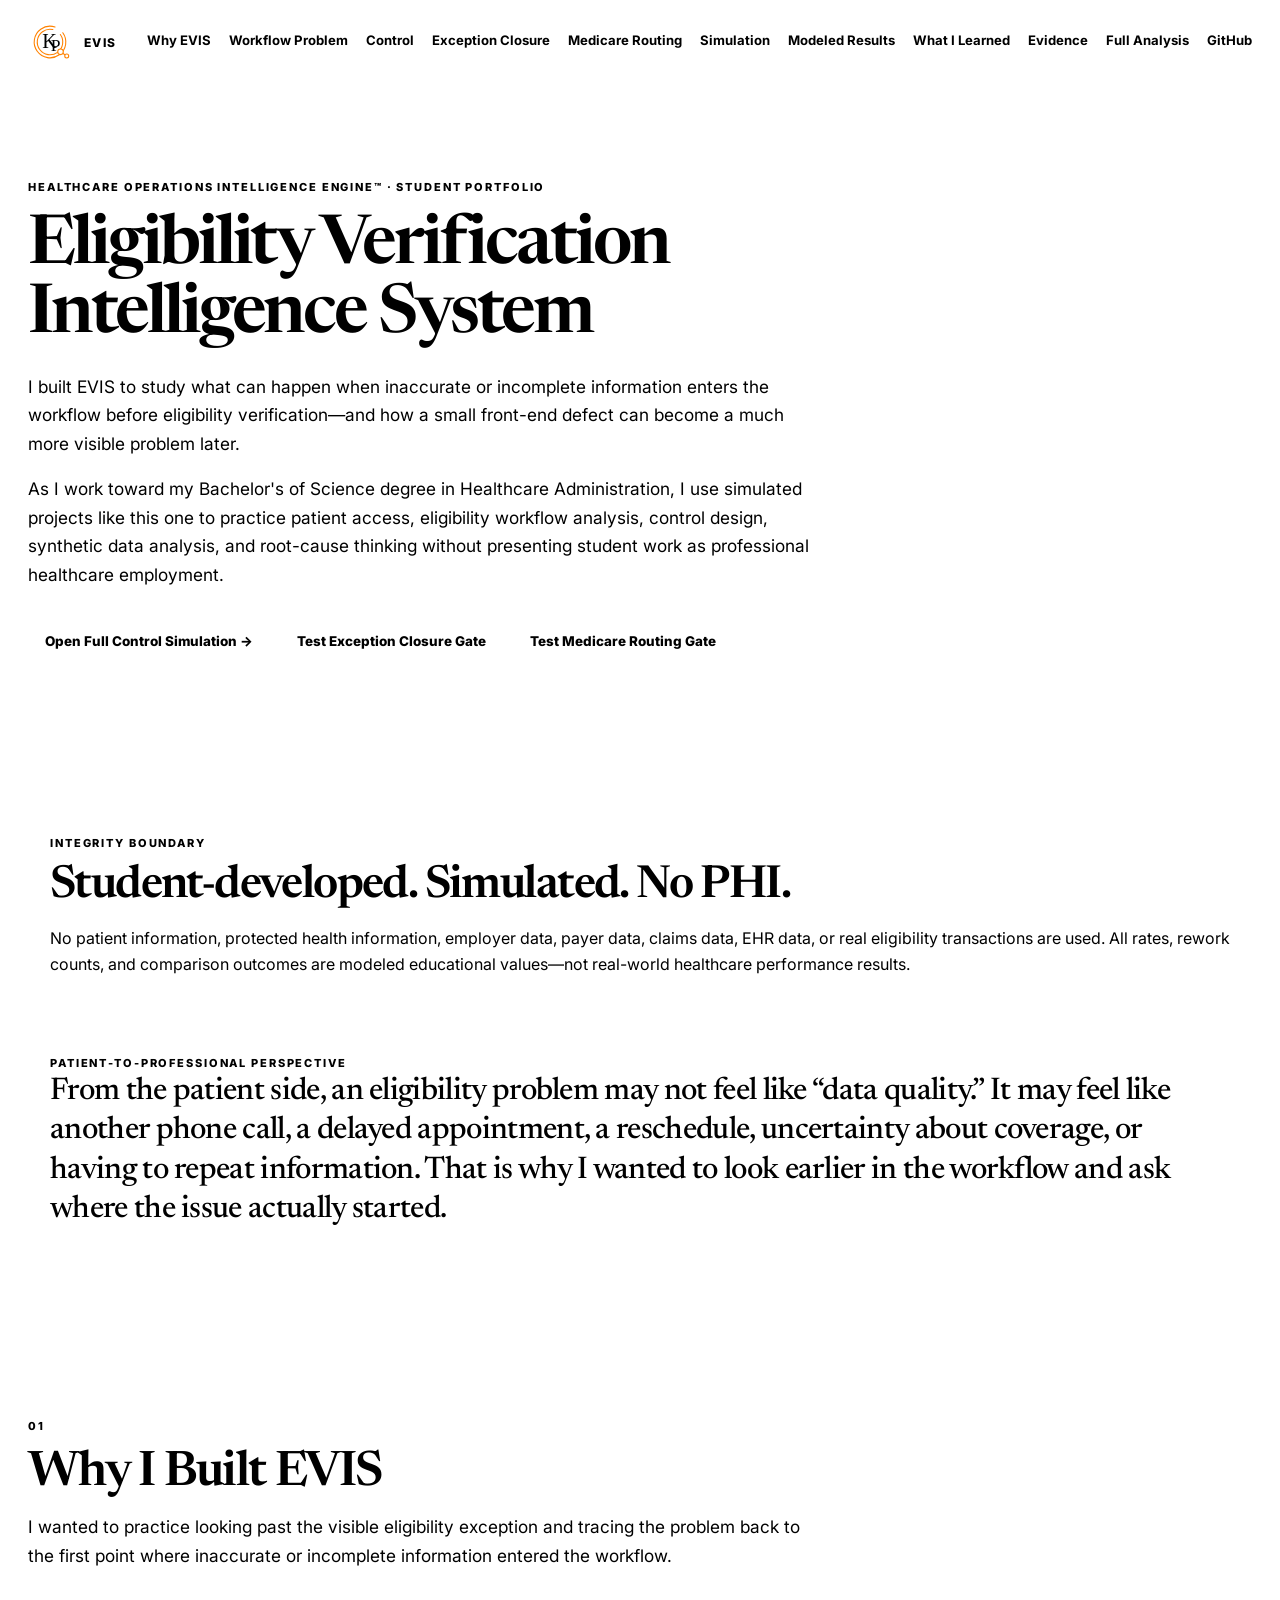
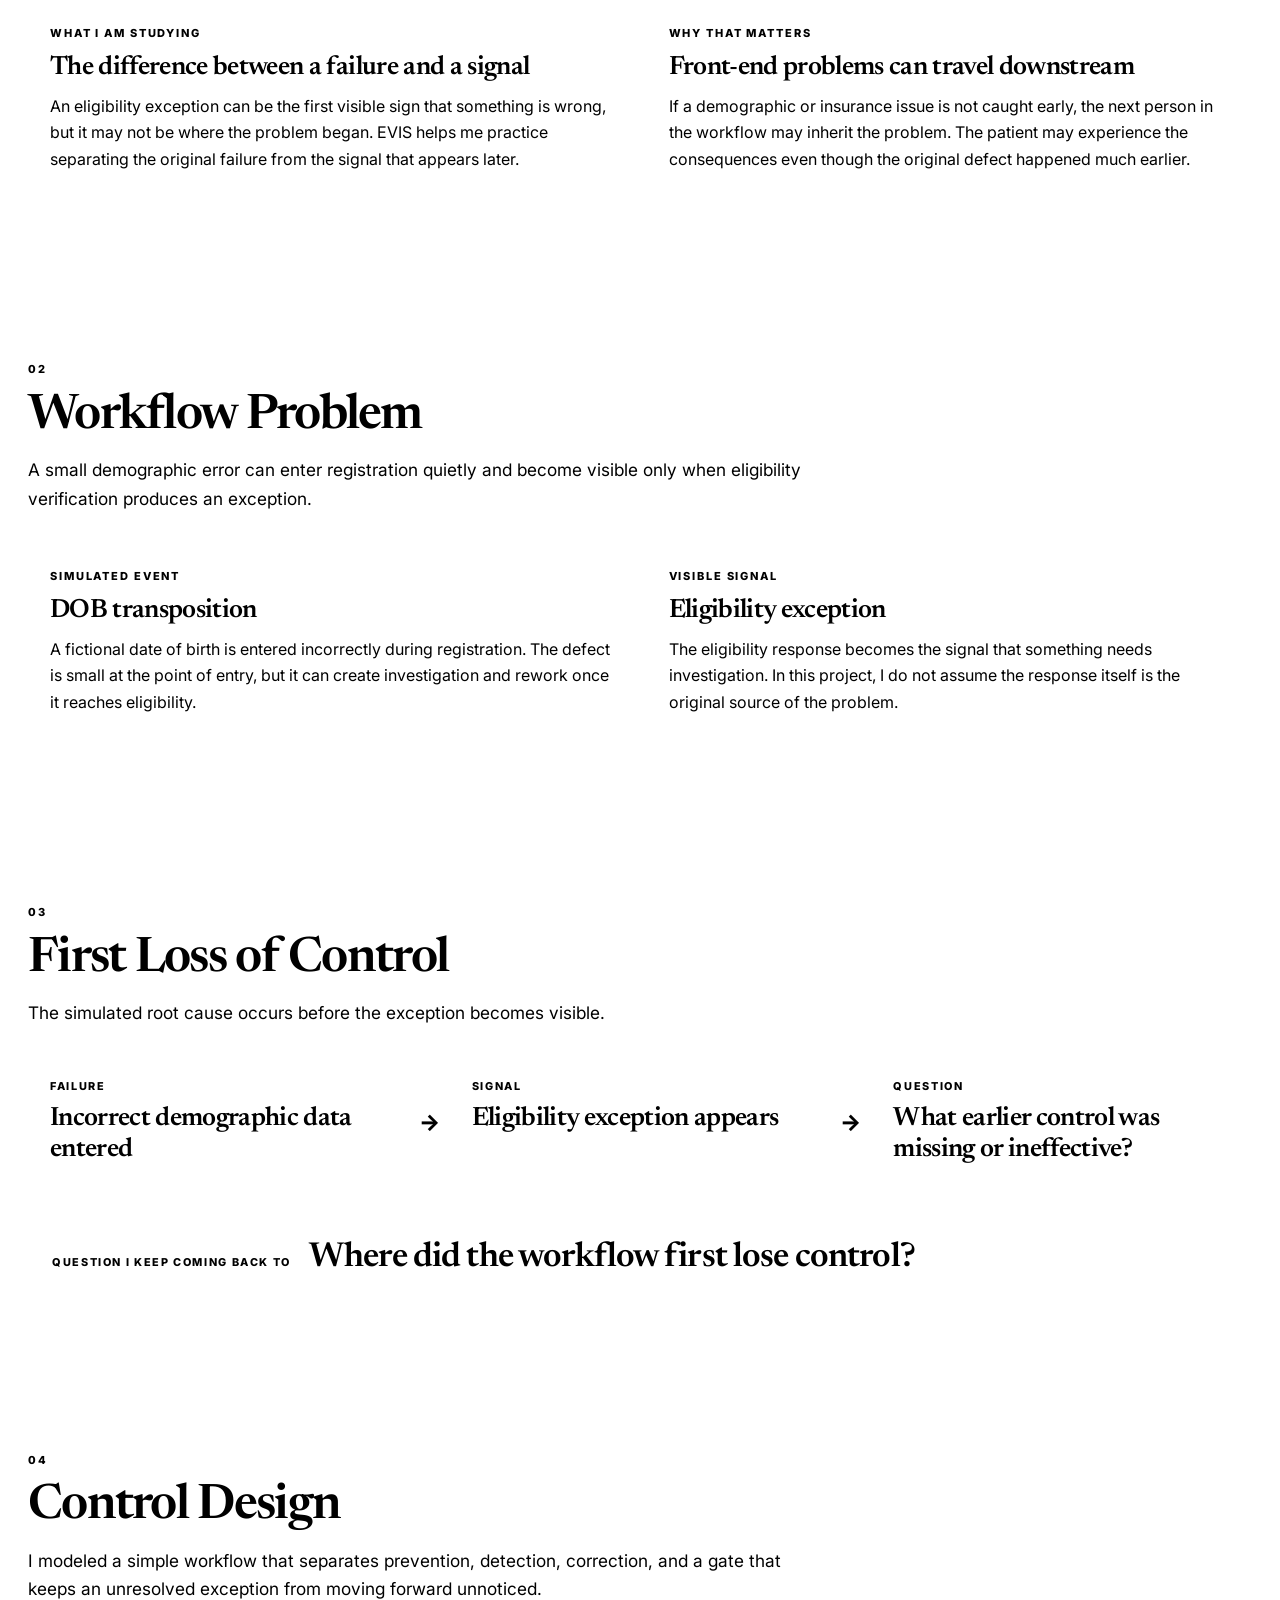
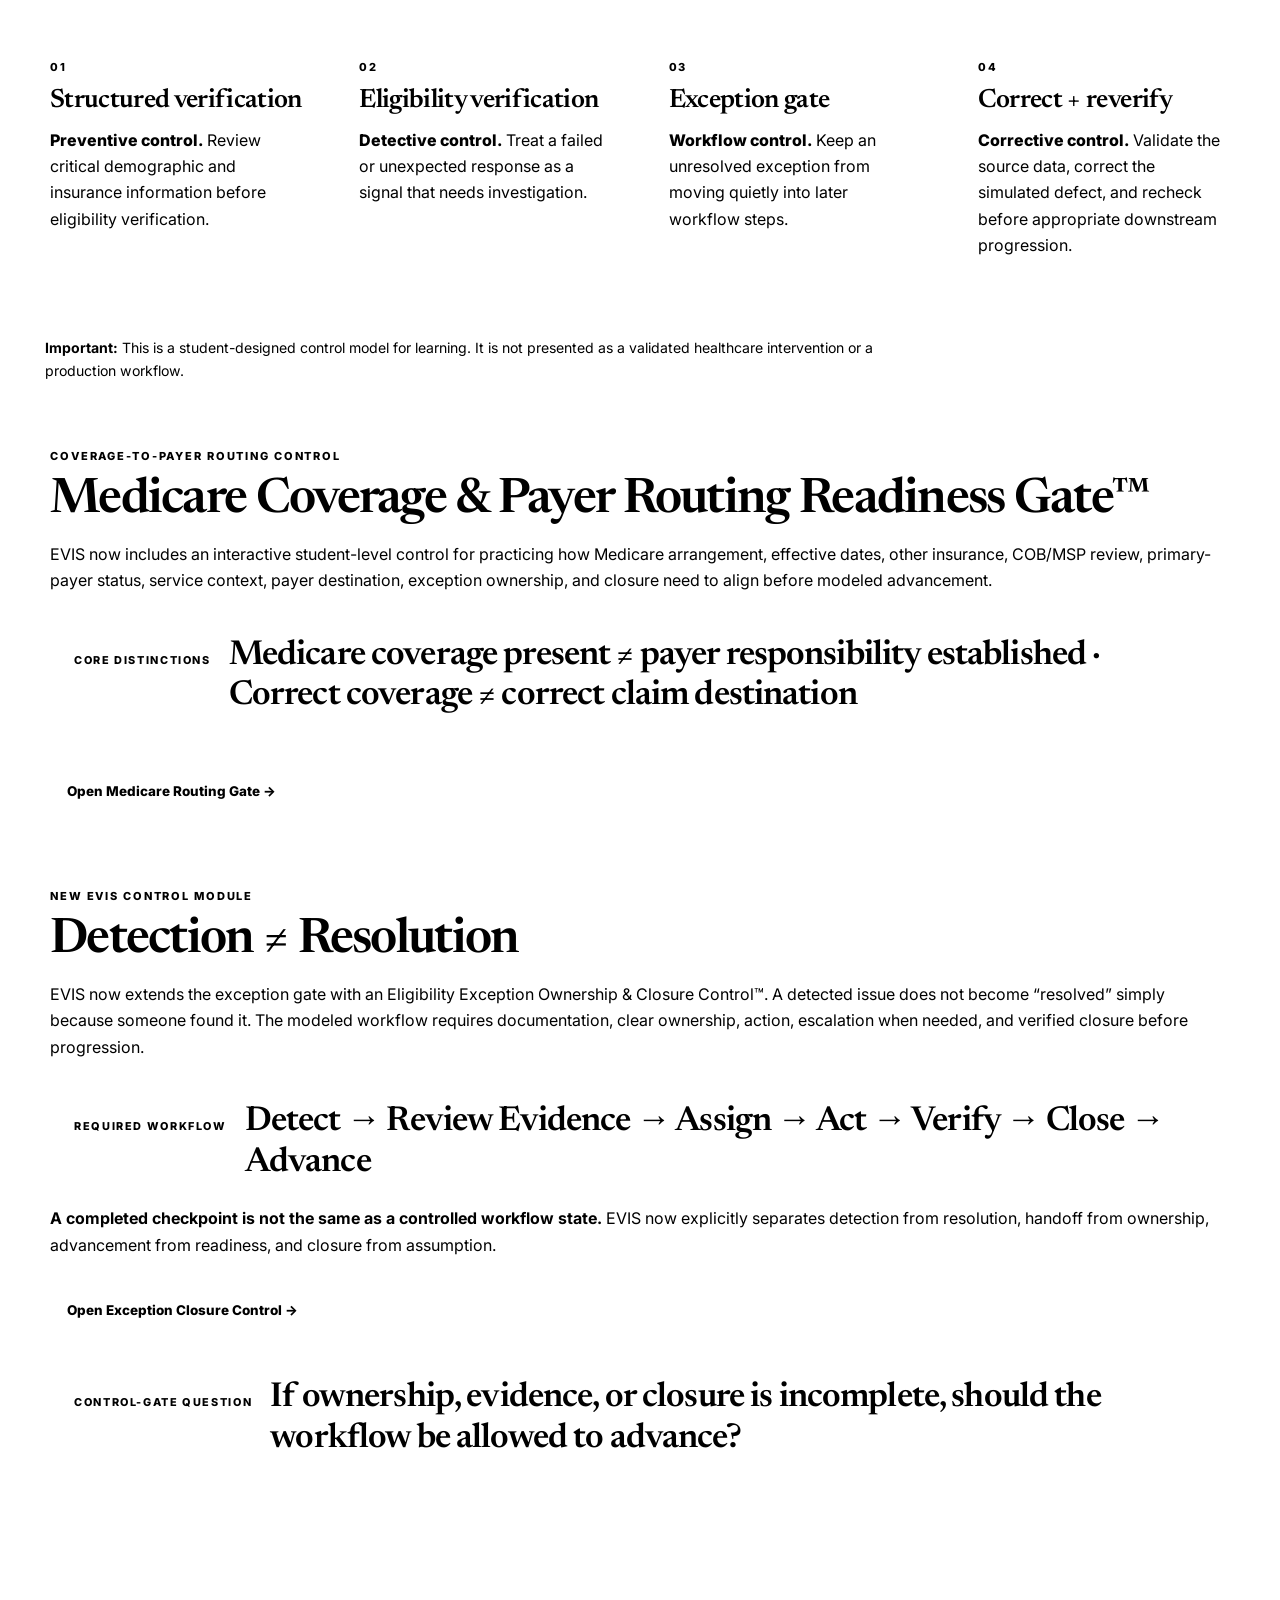
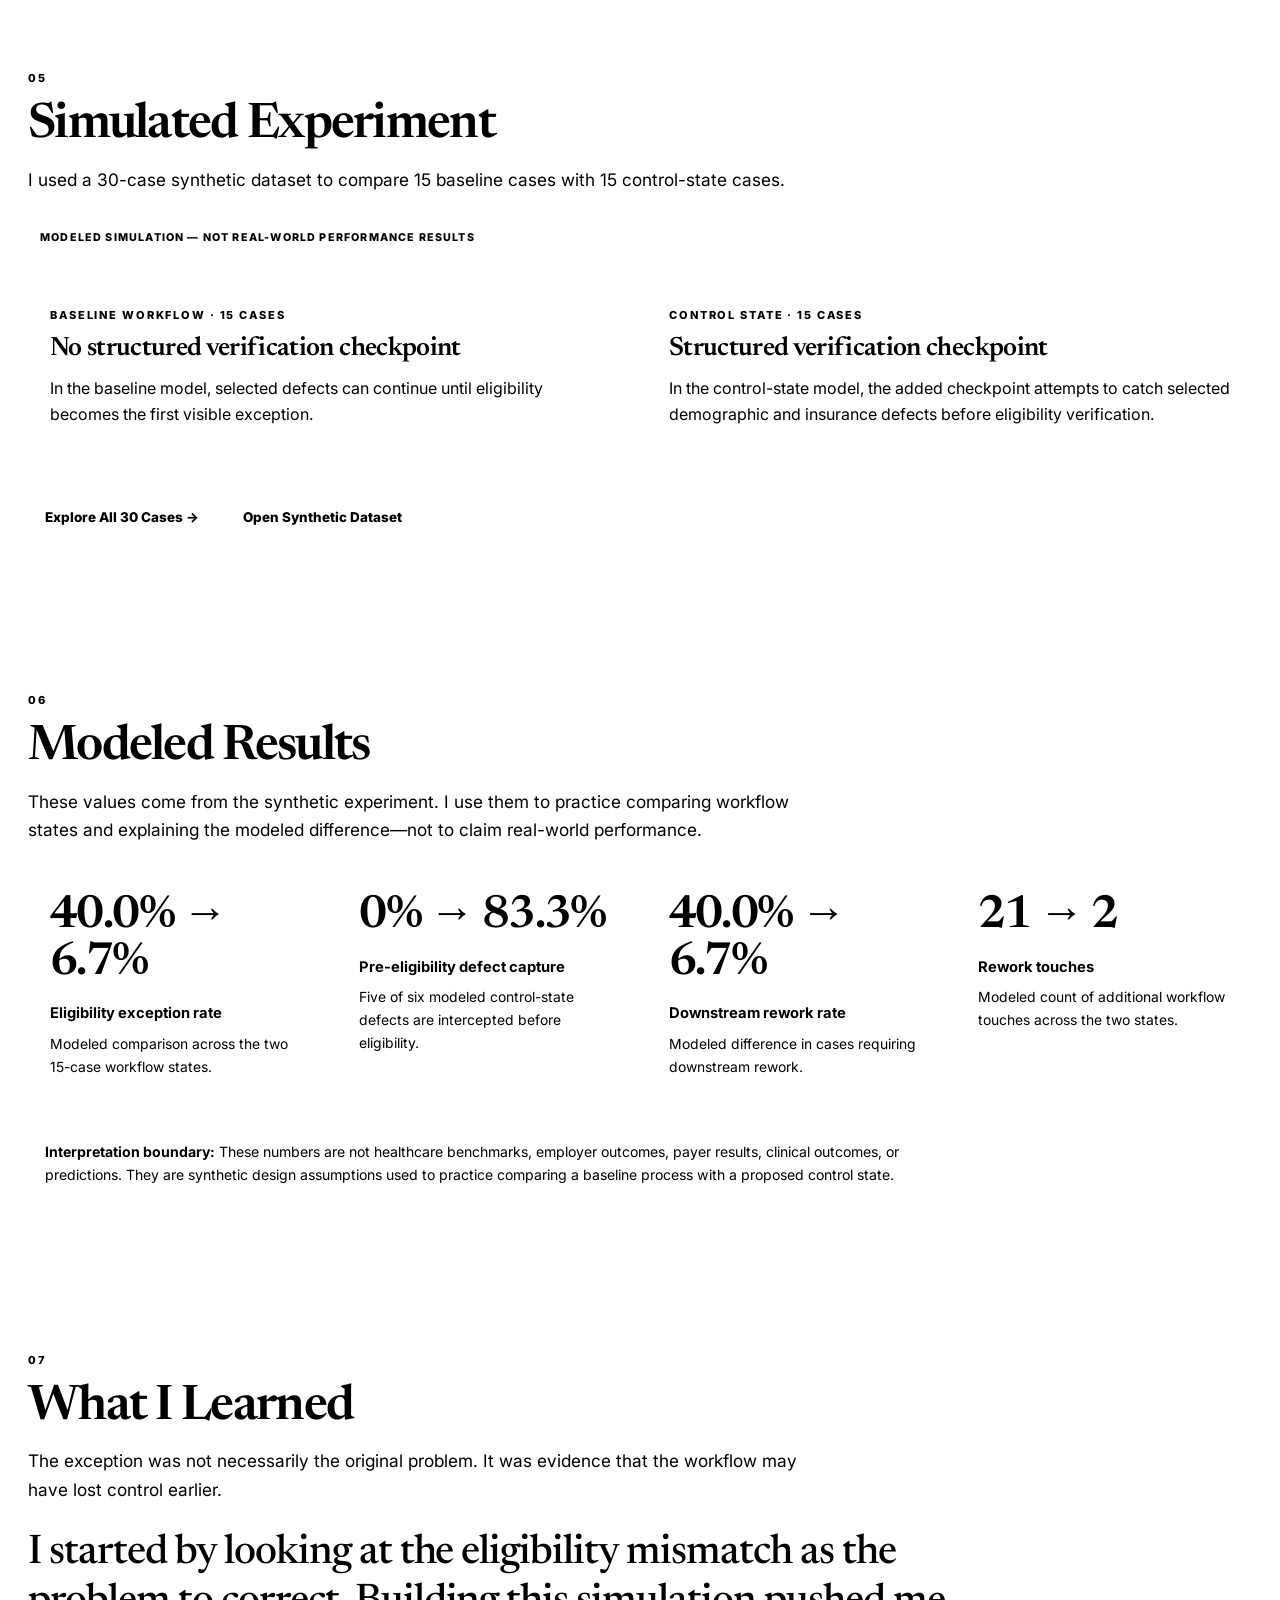
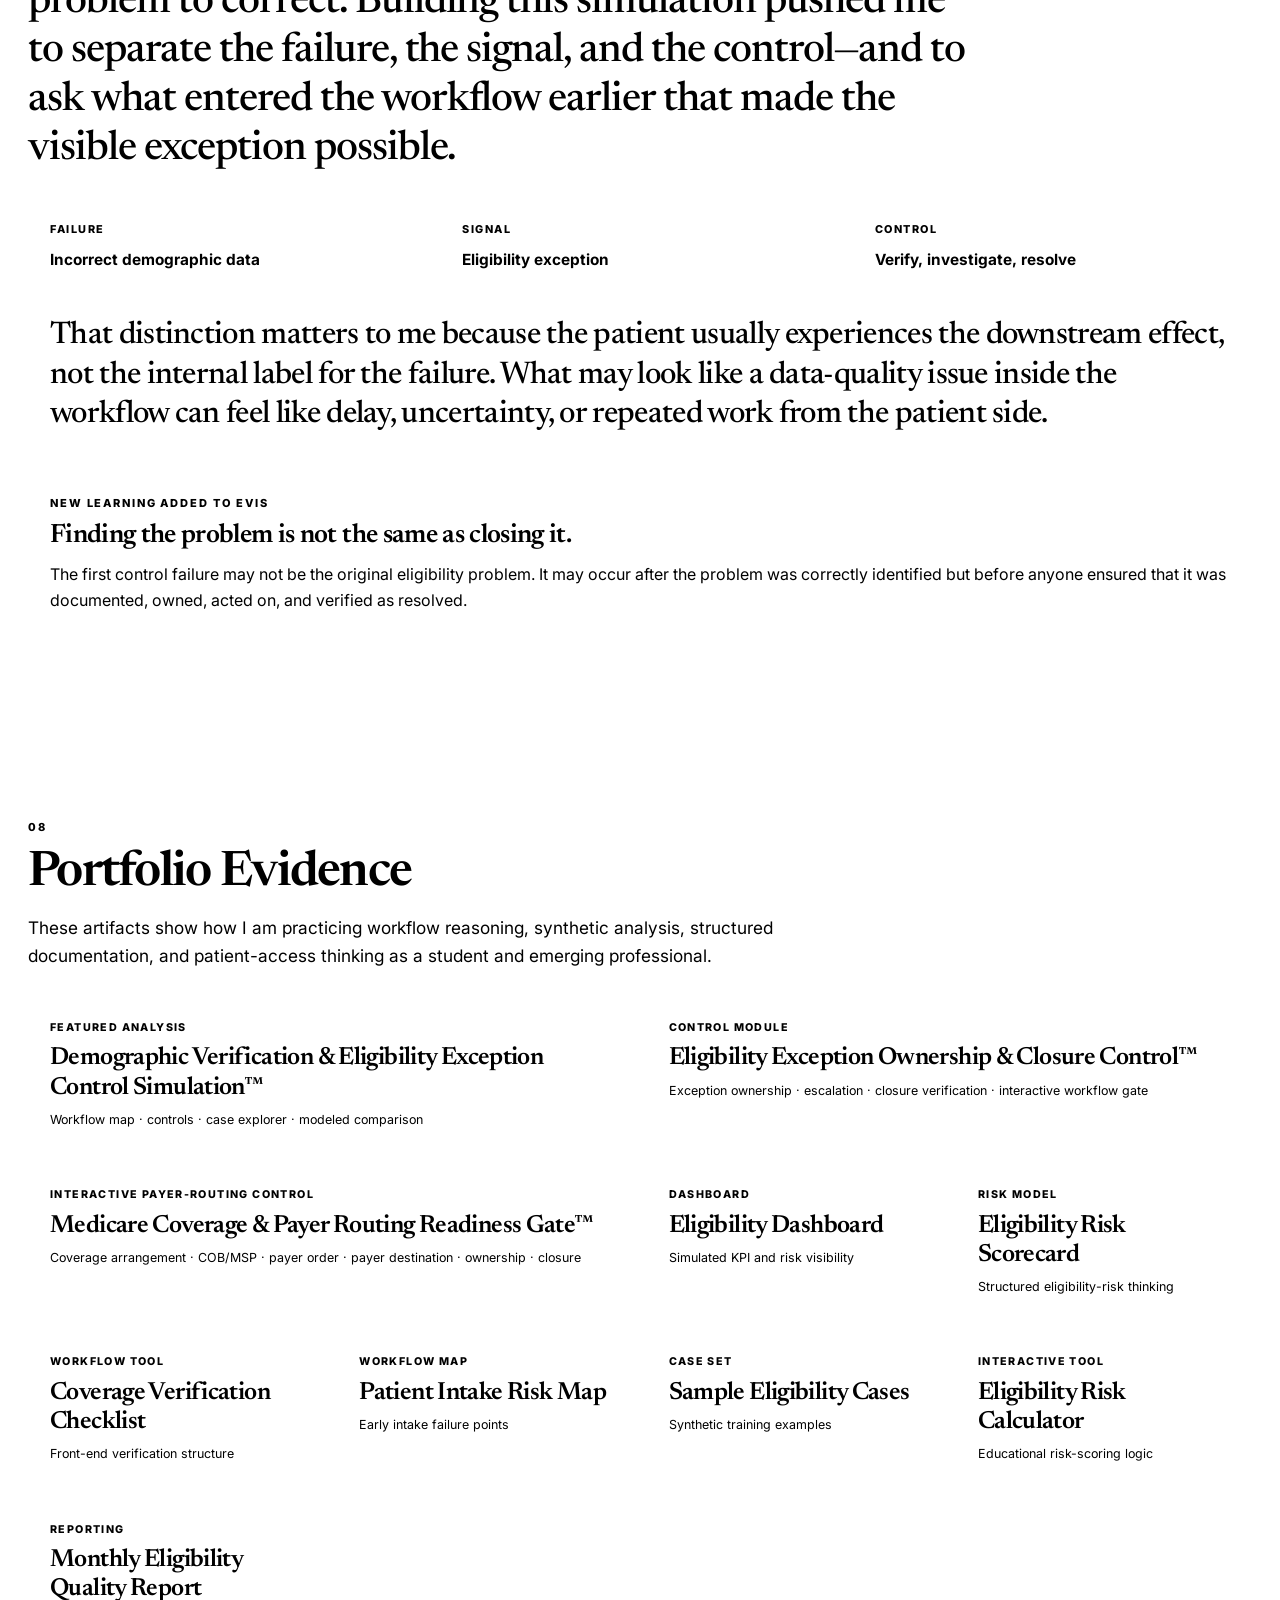
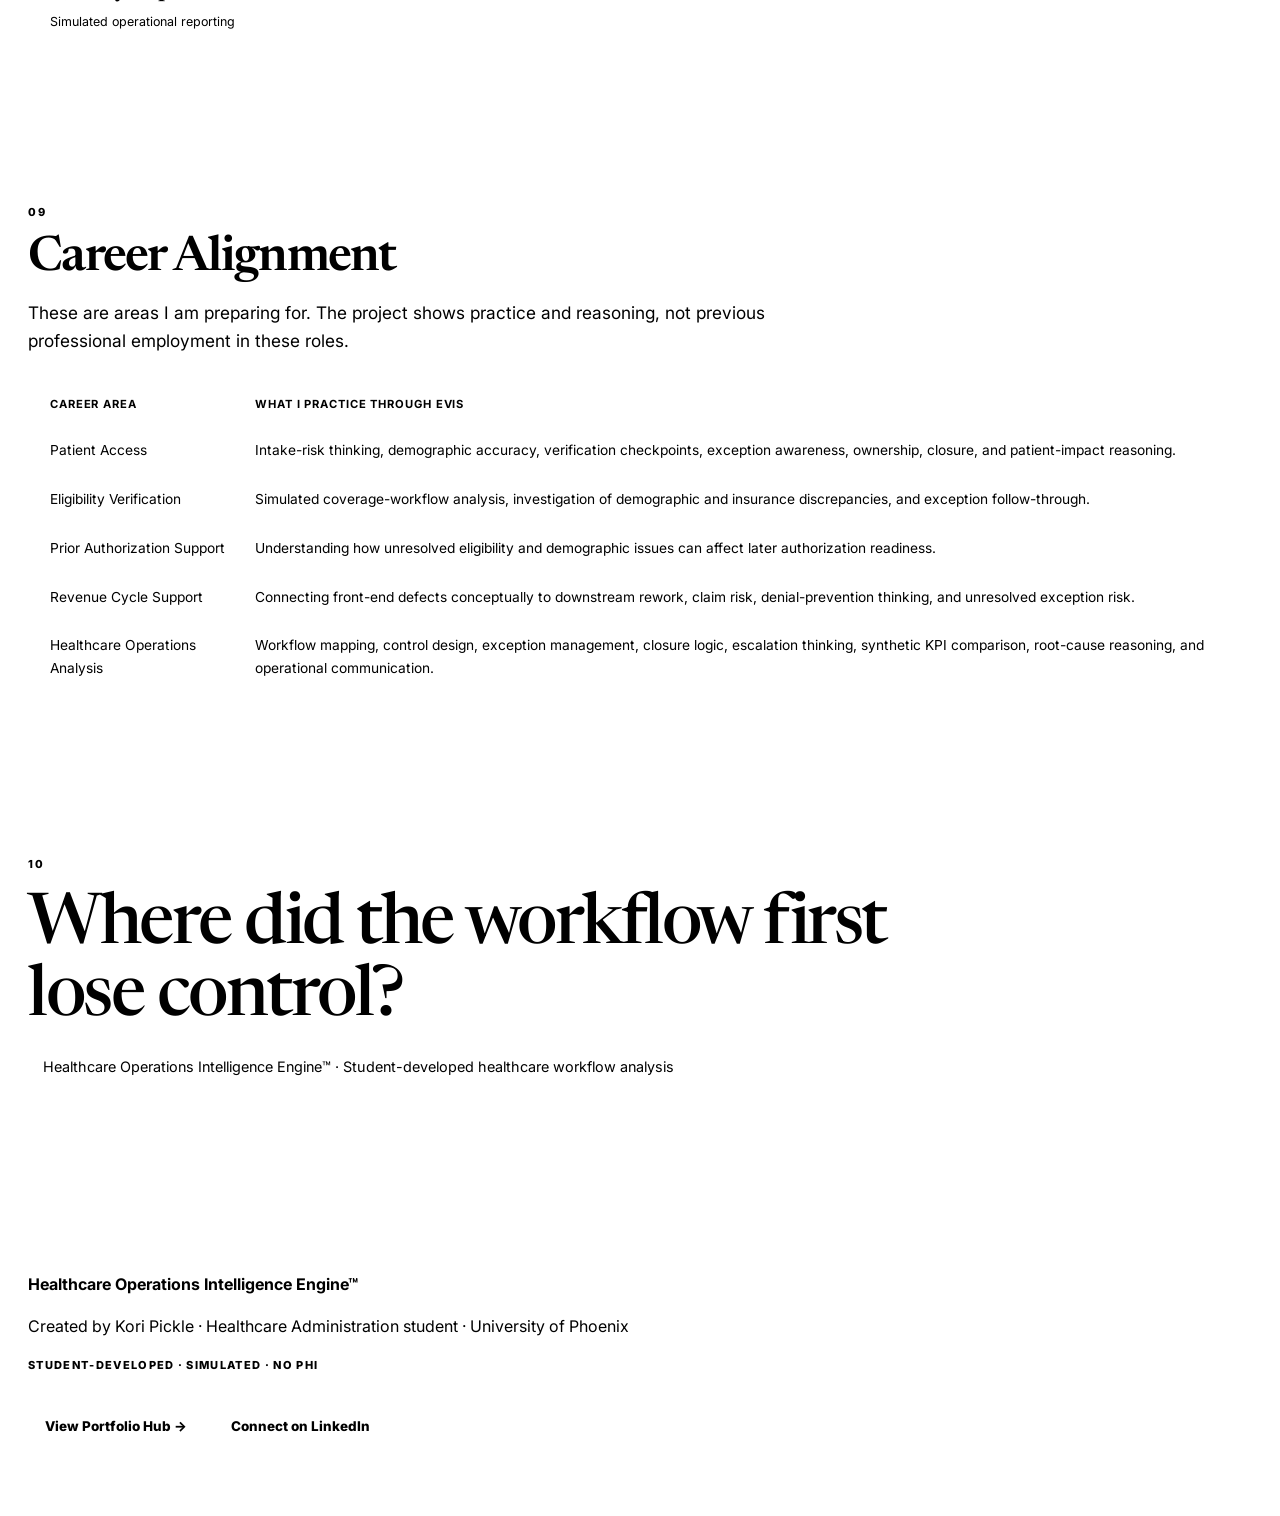
==== index.html @ b00472e7 "Integrate Medicare payer routing gate into EVIS" ====
<!DOCTYPE html>
<html lang="en">
<head>
  <meta charset="UTF-8">
  <meta name="viewport" content="width=device-width, initial-scale=1.0">
  <meta name="description" content="Student-developed healthcare operations project by Kori Pickle exploring patient access, demographic verification, eligibility exceptions, workflow controls, exception ownership, closure verification, and downstream rework using simulated no-PHI data.">
  <title>EVIS | Eligibility Verification Intelligence System</title>
  <link rel="stylesheet" href="style.css">
  <link rel="stylesheet" href="feminine-editorial.css">
</head>
<body>
<header class="site-header">
  <nav class="nav-shell" aria-label="Primary navigation">
    <a class="brand-mark" href="index.html" aria-label="EVIS home">EVIS</a>
    <div class="nav-links desktop-nav">
      <a href="#why">Why EVIS</a>
      <a href="#problem">Workflow Problem</a>
      <a href="#control">Control</a>
      <a href="eligibility-exception-closure-control.html">Exception Closure</a>
      <a href="medicare-coverage-payer-routing-readiness-gate.html">Medicare Routing</a>
      <a href="#experiment">Simulation</a>
      <a href="#results">Modeled Results</a>
      <a href="#learning">What I Learned</a>
      <a href="#evidence">Evidence</a>
      <a href="demographic-eligibility-control-simulation.html">Full Analysis</a>
      <a href="https://github.com/koripickle1101-TN/eligibility-verification-intelligence-system" target="_blank" rel="noreferrer">GitHub</a>
    </div>
    <details class="mobile-menu">
      <summary aria-label="Open navigation">Menu</summary>
      <div class="mobile-menu-panel">
        <a href="#why">01 · Why I Built EVIS</a>
        <a href="#problem">02 · Workflow Problem</a>
        <a href="#first-loss">03 · First Loss of Control</a>
        <a href="#control">04 · Control Design</a>
        <a href="eligibility-exception-closure-control.html">Exception Ownership &amp; Closure Control</a>
        <a href="medicare-coverage-payer-routing-readiness-gate.html">Medicare Coverage &amp; Payer Routing Gate</a>
        <a href="#experiment">05 · Simulated Experiment</a>
        <a href="#results">06 · Modeled Results</a>
        <a href="#learning">07 · What I Learned</a>
        <a href="#evidence">08 · Portfolio Evidence</a>
        <a href="demographic-eligibility-control-simulation.html">Full Control Simulation</a>
        <a href="https://github.com/koripickle1101-TN/eligibility-verification-intelligence-system" target="_blank" rel="noreferrer">GitHub Repository</a>
      </div>
    </details>
  </nav>
</header>

<main>
  <section class="hero-section case-study-hero">
    <div class="eyebrow">Healthcare Operations Intelligence Engine™ · Student Portfolio</div>
    <h1>Eligibility Verification Intelligence System</h1>
    <p class="hero-subtitle">I built EVIS to study what can happen when inaccurate or incomplete information enters the workflow before eligibility verification—and how a small front-end defect can become a much more visible problem later.</p>
    <p class="hero-subtitle">As I work toward my Bachelor's of Science degree in Healthcare Administration, I use simulated projects like this one to practice patient access, eligibility workflow analysis, control design, synthetic data analysis, and root-cause thinking without presenting student work as professional healthcare employment.</p>
    <div class="hero-actions">
      <a class="primary-button" href="demographic-eligibility-control-simulation.html">Open Full Control Simulation</a>
      <a class="secondary-button" href="eligibility-exception-closure-control.html">Test Exception Closure Gate</a>
      <a class="secondary-button" href="medicare-coverage-payer-routing-readiness-gate.html">Test Medicare Routing Gate</a>
    </div>
  </section>

  <section class="content-section compact-section">
    <div class="content-card accent-card integrity-card">
      <div class="mini-label">Integrity boundary</div>
      <h2>Student-developed. Simulated. No PHI.</h2>
      <p>No patient information, protected health information, employer data, payer data, claims data, EHR data, or real eligibility transactions are used. All rates, rework counts, and comparison outcomes are modeled educational values—not real-world healthcare performance results.</p>
    </div>
    <div class="content-card statement-card">
      <div class="mini-label">Patient-to-professional perspective</div>
      <p>From the patient side, an eligibility problem may not feel like “data quality.” It may feel like another phone call, a delayed appointment, a reschedule, uncertainty about coverage, or having to repeat information. That is why I wanted to look earlier in the workflow and ask where the issue actually started.</p>
    </div>
  </section>

  <section id="why" class="section story-section">
    <div class="section-intro">
      <span class="section-number">01</span>
      <h2>Why I Built EVIS</h2>
      <p>I wanted to practice looking past the visible eligibility exception and tracing the problem back to the first point where inaccurate or incomplete information entered the workflow.</p>
    </div>
    <div class="story-grid">
      <article class="editorial-card">
        <span class="mini-label">What I am studying</span>
        <h3>The difference between a failure and a signal</h3>
        <p>An eligibility exception can be the first visible sign that something is wrong, but it may not be where the problem began. EVIS helps me practice separating the original failure from the signal that appears later.</p>
      </article>
      <article class="editorial-card orange-edge">
        <span class="mini-label">Why that matters</span>
        <h3>Front-end problems can travel downstream</h3>
        <p>If a demographic or insurance issue is not caught early, the next person in the workflow may inherit the problem. The patient may experience the consequences even though the original defect happened much earlier.</p>
      </article>
    </div>
  </section>

  <section id="problem" class="section story-section">
    <div class="section-intro">
      <span class="section-number">02</span>
      <h2>Workflow Problem</h2>
      <p>A small demographic error can enter registration quietly and become visible only when eligibility verification produces an exception.</p>
    </div>
    <div class="story-grid">
      <article class="editorial-card">
        <span class="mini-label">Simulated event</span>
        <h3>DOB transposition</h3>
        <p>A fictional date of birth is entered incorrectly during registration. The defect is small at the point of entry, but it can create investigation and rework once it reaches eligibility.</p>
      </article>
      <article class="editorial-card orange-edge">
        <span class="mini-label">Visible signal</span>
        <h3>Eligibility exception</h3>
        <p>The eligibility response becomes the signal that something needs investigation. In this project, I do not assume the response itself is the original source of the problem.</p>
      </article>
    </div>
  </section>

  <section id="first-loss" class="section story-section">
    <div class="section-intro">
      <span class="section-number">03</span>
      <h2>First Loss of Control</h2>
      <p>The simulated root cause occurs before the exception becomes visible.</p>
    </div>
    <div class="signal-chain" aria-label="Failure signal control sequence">
      <div class="signal-step">
        <span>Failure</span>
        <strong>Incorrect demographic data entered</strong>
      </div>
      <div class="signal-arrow">→</div>
      <div class="signal-step highlighted-step">
        <span>Signal</span>
        <strong>Eligibility exception appears</strong>
      </div>
      <div class="signal-arrow">→</div>
      <div class="signal-step">
        <span>Question</span>
        <strong>What earlier control was missing or ineffective?</strong>
      </div>
    </div>
    <div class="insight-banner">
      <span>Question I keep coming back to</span>
      <strong>Where did the workflow first lose control?</strong>
    </div>
  </section>

  <section id="control" class="section story-section">
    <div class="section-intro">
      <span class="section-number">04</span>
      <h2>Control Design</h2>
      <p>I modeled a simple workflow that separates prevention, detection, correction, and a gate that keeps an unresolved exception from moving forward unnoticed.</p>
    </div>
    <div class="control-grid">
      <article class="control-card">
        <span class="control-index">01</span>
        <h3>Structured verification</h3>
        <p><strong>Preventive control.</strong> Review critical demographic and insurance information before eligibility verification.</p>
      </article>
      <article class="control-card">
        <span class="control-index">02</span>
        <h3>Eligibility verification</h3>
        <p><strong>Detective control.</strong> Treat a failed or unexpected response as a signal that needs investigation.</p>
      </article>
      <article class="control-card">
        <span class="control-index">03</span>
        <h3>Exception gate</h3>
        <p><strong>Workflow control.</strong> Keep an unresolved exception from moving quietly into later workflow steps.</p>
      </article>
      <article class="control-card">
        <span class="control-index">04</span>
        <h3>Correct + reverify</h3>
        <p><strong>Corrective control.</strong> Validate the source data, correct the simulated defect, and recheck before appropriate downstream progression.</p>
      </article>
    </div>
    <p class="model-note"><strong>Important:</strong> This is a student-designed control model for learning. It is not presented as a validated healthcare intervention or a production workflow.</p>
    <div class="content-card accent-card" style="margin-top:28px">
      <div class="mini-label">Coverage-to-payer routing control</div>
      <h2>Medicare Coverage &amp; Payer Routing Readiness Gate™</h2>
      <p>EVIS now includes an interactive student-level control for practicing how Medicare arrangement, effective dates, other insurance, COB/MSP review, primary-payer status, service context, payer destination, exception ownership, and closure need to align before modeled advancement.</p>
      <div class="insight-banner compact">
        <span>Core distinctions</span>
        <strong>Medicare coverage present ≠ payer responsibility established · Correct coverage ≠ correct claim destination</strong>
      </div>
      <div class="hero-actions">
        <a class="primary-button" href="medicare-coverage-payer-routing-readiness-gate.html">Open Medicare Routing Gate</a>
      </div>
    </div>
    <div class="content-card accent-card" style="margin-top:28px">
      <div class="mini-label">New EVIS control module</div>
      <h2>Detection ≠ Resolution</h2>
      <p>EVIS now extends the exception gate with an Eligibility Exception Ownership &amp; Closure Control™. A detected issue does not become “resolved” simply because someone found it. The modeled workflow requires documentation, clear ownership, action, escalation when needed, and verified closure before progression.</p>
      <div class="insight-banner compact">
        <span>Required workflow</span>
        <strong>Detect → Review Evidence → Assign → Act → Verify → Close → Advance</strong>
      </div>
      <p><strong>A completed checkpoint is not the same as a controlled workflow state.</strong> EVIS now explicitly separates detection from resolution, handoff from ownership, advancement from readiness, and closure from assumption.</p>
      <div class="hero-actions">
        <a class="primary-button" href="eligibility-exception-closure-control.html">Open Exception Closure Control</a>
      </div>
      <div class="insight-banner" style="margin-top:22px">
        <span>Control-gate question</span>
        <strong>If ownership, evidence, or closure is incomplete, should the workflow be allowed to advance?</strong>
      </div>
    </div>
  </section>

  <section id="experiment" class="section featured-analysis-section">
    <div class="section-intro">
      <span class="section-number">05</span>
      <h2>Simulated Experiment</h2>
      <p>I used a 30-case synthetic dataset to compare 15 baseline cases with 15 control-state cases.</p>
    </div>
    <div class="simulation-notice">MODELED SIMULATION — NOT REAL-WORLD PERFORMANCE RESULTS</div>
    <div class="comparison-brief">
      <article>
        <span class="mini-label">Baseline workflow · 15 cases</span>
        <h3>No structured verification checkpoint</h3>
        <p>In the baseline model, selected defects can continue until eligibility becomes the first visible exception.</p>
      </article>
      <article class="orange-edge">
        <span class="mini-label">Control state · 15 cases</span>
        <h3>Structured verification checkpoint</h3>
        <p>In the control-state model, the added checkpoint attempts to catch selected demographic and insurance defects before eligibility verification.</p>
      </article>
    </div>
    <div class="hero-actions">
      <a class="primary-button" href="demographic-eligibility-control-simulation.html">Explore All 30 Cases</a>
      <a class="secondary-button" href="data/demographic-eligibility-control-simulation.csv">Open Synthetic Dataset</a>
    </div>
  </section>

  <section id="results" class="section results-section">
    <div class="section-intro">
      <span class="section-number">06</span>
      <h2>Modeled Results</h2>
      <p>These values come from the synthetic experiment. I use them to practice comparing workflow states and explaining the modeled difference—not to claim real-world performance.</p>
    </div>
    <div class="result-grid">
      <article class="result-tile">
        <span class="result-value">40.0% → 6.7%</span>
        <strong>Eligibility exception rate</strong>
        <p>Modeled comparison across the two 15-case workflow states.</p>
      </article>
      <article class="result-tile featured-result">
        <span class="result-value">0% → 83.3%</span>
        <strong>Pre-eligibility defect capture</strong>
        <p>Five of six modeled control-state defects are intercepted before eligibility.</p>
      </article>
      <article class="result-tile">
        <span class="result-value">40.0% → 6.7%</span>
        <strong>Downstream rework rate</strong>
        <p>Modeled difference in cases requiring downstream rework.</p>
      </article>
      <article class="result-tile">
        <span class="result-value">21 → 2</span>
        <strong>Rework touches</strong>
        <p>Modeled count of additional workflow touches across the two states.</p>
      </article>
    </div>
    <p class="model-note"><strong>Interpretation boundary:</strong> These numbers are not healthcare benchmarks, employer outcomes, payer results, clinical outcomes, or predictions. They are synthetic design assumptions used to practice comparing a baseline process with a proposed control state.</p>
  </section>

  <section id="learning" class="section learning-section">
    <div class="section-intro">
      <span class="section-number">07</span>
      <h2>What I Learned</h2>
      <p>The exception was not necessarily the original problem. It was evidence that the workflow may have lost control earlier.</p>
    </div>
    <blockquote>I started by looking at the eligibility mismatch as the problem to correct. Building this simulation pushed me to separate the failure, the signal, and the control—and to ask what entered the workflow earlier that made the visible exception possible.</blockquote>
    <div class="learning-grid">
      <div><span>Failure</span><strong>Incorrect demographic data</strong></div>
      <div><span>Signal</span><strong>Eligibility exception</strong></div>
      <div><span>Control</span><strong>Verify, investigate, resolve</strong></div>
    </div>
    <div class="content-card statement-card">
      <p>That distinction matters to me because the patient usually experiences the downstream effect, not the internal label for the failure. What may look like a data-quality issue inside the workflow can feel like delay, uncertainty, or repeated work from the patient side.</p>
    </div>
    <div class="content-card accent-card">
      <div class="mini-label">New learning added to EVIS</div>
      <h3>Finding the problem is not the same as closing it.</h3>
      <p>The first control failure may not be the original eligibility problem. It may occur after the problem was correctly identified but before anyone ensured that it was documented, owned, acted on, and verified as resolved.</p>
    </div>
  </section>

  <section id="evidence" class="section artifacts-section">
    <div class="section-intro">
      <span class="section-number">08</span>
      <h2>Portfolio Evidence</h2>
      <p>These artifacts show how I am practicing workflow reasoning, synthetic analysis, structured documentation, and patient-access thinking as a student and emerging professional.</p>
    </div>
    <div class="artifact-grid">
      <a class="artifact-card featured-artifact" href="demographic-eligibility-control-simulation.html"><span>Featured analysis</span><strong>Demographic Verification &amp; Eligibility Exception Control Simulation™</strong><small>Workflow map · controls · case explorer · modeled comparison</small></a>
      <a class="artifact-card featured-artifact" href="eligibility-exception-closure-control.html"><span>Control module</span><strong>Eligibility Exception Ownership &amp; Closure Control™</strong><small>Exception ownership · escalation · closure verification · interactive workflow gate</small></a>
      <a class="artifact-card featured-artifact" href="medicare-coverage-payer-routing-readiness-gate.html"><span>Interactive payer-routing control</span><strong>Medicare Coverage &amp; Payer Routing Readiness Gate™</strong><small>Coverage arrangement · COB/MSP · payer order · payer destination · ownership · closure</small></a>
      <a class="artifact-card" href="eligibility-dashboard.html"><span>Dashboard</span><strong>Eligibility Dashboard</strong><small>Simulated KPI and risk visibility</small></a>
      <a class="artifact-card" href="eligibility-risk-scorecard.html"><span>Risk model</span><strong>Eligibility Risk Scorecard</strong><small>Structured eligibility-risk thinking</small></a>
      <a class="artifact-card" href="coverage-verification-checklist.html"><span>Workflow tool</span><strong>Coverage Verification Checklist</strong><small>Front-end verification structure</small></a>
      <a class="artifact-card" href="patient-intake-risk-map.html"><span>Workflow map</span><strong>Patient Intake Risk Map</strong><small>Early intake failure points</small></a>
      <a class="artifact-card" href="sample-eligibility-cases.html"><span>Case set</span><strong>Sample Eligibility Cases</strong><small>Synthetic training examples</small></a>
      <a class="artifact-card" href="eligibility-risk-calculator.html"><span>Interactive tool</span><strong>Eligibility Risk Calculator</strong><small>Educational risk-scoring logic</small></a>
      <a class="artifact-card" href="monthly-eligibility-quality-report.html"><span>Reporting</span><strong>Monthly Eligibility Quality Report</strong><small>Simulated operational reporting</small></a>
    </div>
  </section>

  <section id="roles" class="section">
    <div class="section-intro">
      <span class="section-number">09</span>
      <h2>Career Alignment</h2>
      <p>These are areas I am preparing for. The project shows practice and reasoning, not previous professional employment in these roles.</p>
    </div>
    <div class="table-wrap role-table-wrap">
      <table class="branded-table">
        <thead><tr><th>Career area</th><th>What I practice through EVIS</th></tr></thead>
        <tbody>
          <tr><td>Patient Access</td><td>Intake-risk thinking, demographic accuracy, verification checkpoints, exception awareness, ownership, closure, and patient-impact reasoning.</td></tr>
          <tr><td>Eligibility Verification</td><td>Simulated coverage-workflow analysis, investigation of demographic and insurance discrepancies, and exception follow-through.</td></tr>
          <tr><td>Prior Authorization Support</td><td>Understanding how unresolved eligibility and demographic issues can affect later authorization readiness.</td></tr>
          <tr><td>Revenue Cycle Support</td><td>Connecting front-end defects conceptually to downstream rework, claim risk, denial-prevention thinking, and unresolved exception risk.</td></tr>
          <tr><td>Healthcare Operations Analysis</td><td>Workflow mapping, control design, exception management, closure logic, escalation thinking, synthetic KPI comparison, root-cause reasoning, and operational communication.</td></tr>
        </tbody>
      </table>
    </div>
  </section>

  <section class="section final-question-section">
    <span class="section-number">10</span>
    <p class="final-question">Where did the workflow first lose control?</p>
    <p class="final-subtext">Healthcare Operations Intelligence Engine™ · Student-developed healthcare workflow analysis</p>
  </section>
</main>

<footer class="site-footer">
  <p><strong>Healthcare Operations Intelligence Engine™</strong></p>
  <p>Created by Kori Pickle · Healthcare Administration student · University of Phoenix</p>
  <p class="footer-note">Student-developed · simulated · no PHI</p>
  <div class="hero-actions">
    <a class="primary-button" href="https://healthcare-operations-portfolio-hub.vercel.app/" target="_blank" rel="noreferrer">View Portfolio Hub</a>
    <a class="secondary-button" href="https://www.linkedin.com/in/kori-pickle" target="_blank" rel="noreferrer">Connect on LinkedIn</a>
  </div>
</footer>
</body>
</html>
---- style.css ----
@import url('https://fonts.googleapis.com/css2?family=Inter:wght@400;500;600;700;800&family=Newsreader:ital,opsz,wght@0,6..72,500;0,6..72,600;0,6..72,700;1,6..72,500;1,6..72,600&display=swap');0,700;1,600&family=Manrope:wght@400;500;600;700;800&display=swap');

:root{
  --white:#FFFFFF;
  --black:#000000;
  --orange:#FF8200;
  --orange-soft:rgba(255,130,0,.08);
  --line:rgba(0,0,0,.16);
  --line-strong:rgba(0,0,0,.34);
  --max:1180px;
}

*{box-sizing:border-box}
html{scroll-behavior:smooth}
body{margin:0;background:var(--white);color:var(--black);font-family:'Inter',Arial,Helvetica,sans-serif;line-height:1.65}
a{color:inherit}
img{max-width:100%;height:auto}

/* ---------- NAVIGATION ---------- */
.site-header{position:sticky;top:0;z-index:50;border-bottom:1px solid var(--line);background:rgba(255,255,255,.97);backdrop-filter:blur(14px)}
.nav-shell{max-width:var(--max);margin:0 auto;padding:17px 20px;display:flex;justify-content:space-between;align-items:center;gap:18px;position:relative}
.brand-mark{display:inline-flex;align-items:center;text-decoration:none;font-size:.75rem;font-weight:800;letter-spacing:.11em;text-transform:uppercase;white-space:nowrap}
.brand-mark:before{content:"";display:inline-block;width:46px;height:46px;flex:0 0 46px;background:url("kp-logo.svg") center/contain no-repeat;margin-right:10px}
.desktop-nav{display:none}
.nav-links{font-size:.82rem;font-weight:700}
.nav-links a{text-decoration:none;border-bottom:1px solid transparent;padding-bottom:3px}
.nav-links a:hover,.nav-links a:focus-visible{border-color:var(--orange)}
.mobile-menu{position:relative;margin:0}
.mobile-menu summary{list-style:none;border:1px solid var(--black);border-radius:999px;padding:8px 13px;cursor:pointer;font-size:.78rem;font-weight:800;letter-spacing:.04em;text-transform:uppercase;background:var(--white)}
.mobile-menu summary::-webkit-details-marker{display:none}
.mobile-menu[open] summary{background:var(--black);color:var(--white)}
.mobile-menu-panel{position:absolute;right:0;top:46px;width:min(84vw,330px);padding:12px;background:var(--white);border:1px solid var(--black);box-shadow:8px 8px 0 var(--orange);display:grid;gap:0}
.mobile-menu-panel a{display:block;text-decoration:none;padding:12px 10px;border-bottom:1px solid var(--line);font-size:.86rem;font-weight:700}
.mobile-menu-panel a:last-child{border-bottom:0}
.mobile-menu-panel a:hover,.mobile-menu-panel a:focus-visible{background:var(--orange-soft)}

/* ---------- GLOBAL TYPE / LAYOUT ---------- */
main{max-width:var(--max);margin:0 auto;padding:0 20px 66px}
.hero-section,.page-hero{padding:62px 0 52px;border-bottom:1px solid var(--line)}
.project-hero{position:relative;overflow:hidden}
.project-hero:after,.case-study-hero:after{content:"";position:absolute;right:-90px;top:28px;width:210px;height:210px;border:1px solid var(--orange);border-radius:50%;box-shadow:0 0 0 18px var(--white),0 0 0 19px var(--orange);opacity:.25;pointer-events:none}
.case-study-hero{position:relative;overflow:hidden}
.eyebrow,.section-number,.mini-label,.control-index{color:var(--orange);text-transform:uppercase;letter-spacing:.17em;font-size:.69rem;font-weight:800}
h1,h2,h3,.statement-card p,.dash-kpi span,.metric-card span,.signature-question,blockquote,.result-value,.final-question{font-family:'Newsreader',Georgia,Times,serif}
h1{max-width:980px;margin:17px 0 22px;font-size:clamp(3.15rem,16vw,5.2rem);line-height:.87;letter-spacing:-.042em;font-weight:700;position:relative;z-index:1}
h2{margin:10px 0 14px;font-size:clamp(2.35rem,11vw,3.8rem);line-height:.93;letter-spacing:-.035em;font-weight:700}
h3{margin:8px 0 10px;font-size:1.75rem;line-height:1.05}
p{margin-top:0}
.tm{font-size:.35em;vertical-align:top;margin-left:.08em;color:var(--orange)}
.hero-subtitle,.section-intro p{max-width:800px;font-size:1rem}
.hero-actions{display:flex;flex-direction:column;align-items:stretch;gap:10px;margin-top:28px}
.primary-button,.secondary-button{display:inline-block;padding:13px 17px;border-radius:999px;font-size:.84rem;font-weight:800;text-decoration:none;text-align:center;transition:transform .15s ease,box-shadow .15s ease}
.primary-button:hover,.secondary-button:hover{transform:translateY(-1px)}
.primary-button{background:var(--black);color:var(--white);border:1px solid var(--black)}
.secondary-button{border:1px solid var(--black);color:var(--black);background:var(--white)}
.primary-button:after{content:"  →";color:var(--orange)}

.section,.content-section,.dashboard-section,.artifacts-section{padding:58px 0;border-bottom:1px solid var(--line)}
.compact-section{padding-top:42px;padding-bottom:42px}
.section-intro{max-width:920px;margin-bottom:26px}
.content-card,.metric-card,.feature-card{border:1px solid var(--line);background:var(--white);padding:22px;margin-bottom:16px}
.accent-card,.highlight-card{border:1px solid var(--orange);background:var(--white);position:relative}
.accent-card:before{content:"";position:absolute;left:0;top:0;bottom:0;width:5px;background:var(--orange)}
.integrity-card h2{font-size:clamp(2rem,10vw,3.2rem)}
.statement-card{border:1px solid var(--black);border-left:6px solid var(--orange);background:var(--white)}
.statement-card p{font-size:clamp(1.65rem,8vw,2.6rem);line-height:1.08;color:var(--black);margin-bottom:0}

/* ---------- RESPONSIVE CARD SYSTEM ---------- */
.grid,.proof-grid,.metrics-grid,.dashboard-kpis,.method-grid,.story-grid,.control-grid,.result-grid,.artifact-grid,.learning-grid{margin-top:24px;display:grid;grid-template-columns:1fr;gap:13px}
.grid div,.proof-grid div,.metric-card{border:1px solid var(--line);padding:18px;background:var(--white);border-bottom:3px solid var(--orange)}
.metric-card span{display:block;font-size:2.4rem;line-height:1;margin-bottom:10px}
.editorial-card,.control-card,.result-tile,.artifact-card,.learning-grid>div{border:1px solid var(--black);background:var(--white);padding:22px}
.editorial-card.orange-edge,.control-card.orange-edge{border-top:5px solid var(--orange)}
.control-card{border-top:3px solid var(--black)}
.control-card:nth-child(2){border-top-color:var(--orange)}
.control-card strong{font-weight:800}

/* ---------- STORY / SIGNAL ---------- */
.signal-chain{display:grid;grid-template-columns:1fr;gap:10px;margin-top:28px}
.signal-step{border:1px solid var(--black);padding:22px;background:var(--white)}
.signal-step span{display:block;color:var(--orange);text-transform:uppercase;letter-spacing:.15em;font-size:.68rem;font-weight:800;margin-bottom:8px}
.signal-step strong{font-family:'Newsreader',Georgia,serif;font-size:1.65rem;line-height:1.05}
.highlighted-step{border:2px solid var(--orange)}
.signal-arrow{color:var(--orange);font-size:1.4rem;font-weight:800;text-align:center;transform:rotate(90deg)}

.insight-banner{margin-top:28px;border:1px solid var(--black);padding:20px;display:block;background:var(--white)}
.insight-banner span{display:block;color:var(--orange);text-transform:uppercase;letter-spacing:.15em;font-size:.68rem;font-weight:800;margin-bottom:8px}
.insight-banner strong{font-family:'Newsreader',Georgia,serif;font-size:clamp(1.55rem,8vw,2.15rem);line-height:1.05}
.insight-banner.compact{margin-top:20px}

/* ---------- FEATURED SIMULATION ---------- */
.featured-analysis-section{position:relative}
.simulation-notice{display:inline-block;margin:0 0 22px;padding:9px 12px;border:1px solid var(--orange);font-size:.67rem;font-weight:800;letter-spacing:.11em;text-transform:uppercase;background:var(--orange-soft)}
.comparison-brief{display:grid;grid-template-columns:1fr;gap:14px}
.comparison-brief article{border:1px solid var(--black);padding:22px;background:var(--white)}
.comparison-brief .orange-edge{border-top:6px solid var(--orange)}
.result-tile{border-top:4px solid var(--black);min-height:190px}
.result-tile.featured-result{border-top-color:var(--orange);background:var(--orange-soft)}
.result-value{display:block;font-size:clamp(2.15rem,11vw,3.4rem);line-height:.98;margin-bottom:15px}
.result-tile strong{display:block;margin-bottom:7px;font-size:.92rem}
.result-tile p{font-size:.87rem;margin-bottom:0}
.model-note{margin:24px 0 0;border-left:4px solid var(--orange);padding:15px 0 15px 17px;max-width:900px;font-size:.88rem}

/* ---------- LEARNING ---------- */
.learning-section blockquote,.takeaway-section blockquote{margin:22px 0 18px;padding:0;max-width:950px;font-size:clamp(2rem,10vw,4rem);line-height:.98;font-weight:600}
.learning-grid>div{border-bottom:3px solid var(--orange)}
.learning-grid span{display:block;color:var(--orange);font-size:.68rem;font-weight:800;text-transform:uppercase;letter-spacing:.14em;margin-bottom:7px}
.learning-grid strong{font-size:.96rem}
.signature-question{font-size:clamp(1.6rem,8vw,2.4rem);font-style:italic;border-left:4px solid var(--orange);padding-left:16px}

/* ---------- ARTIFACTS ---------- */
.artifact-card{display:flex;flex-direction:column;gap:8px;text-decoration:none;border-bottom:3px solid var(--orange);min-height:150px;transition:transform .15s ease,box-shadow .15s ease}
.artifact-card:hover,.artifact-card:focus-visible{transform:translateY(-2px);box-shadow:5px 5px 0 var(--orange)}
.artifact-card span{color:var(--orange);font-size:.67rem;font-weight:800;text-transform:uppercase;letter-spacing:.13em}
.artifact-card strong{font-family:'Newsreader',Georgia,serif;font-size:1.55rem;line-height:1.05}
.artifact-card small{font-size:.78rem;line-height:1.45}
.featured-artifact{border:2px solid var(--black);border-bottom:6px solid var(--orange)}

/* ---------- LEGACY + SIMULATION COMPONENTS ---------- */
.branded-table{width:100%;border-collapse:collapse;margin-top:0;font-size:.86rem;min-width:620px}
.branded-table th,.branded-table td{border-bottom:1px solid var(--line);padding:13px 10px;text-align:left;vertical-align:top}
.branded-table th{border-top:3px solid var(--orange);background:var(--white);font-size:.7rem;text-transform:uppercase;letter-spacing:.08em}
.table-wrap{overflow-x:auto;-webkit-overflow-scrolling:touch;border:1px solid var(--line);padding:0 12px 12px;margin-top:18px}
.role-table-wrap{margin-top:0}

.dashboard-shell{margin-top:26px;border:1px solid var(--black);background:var(--white);padding:18px}
.dashboard-kpis{margin-top:0}
.dash-kpi{border:1px solid var(--line);padding:18px;border-top:3px solid var(--black)}
.dash-kpi.critical{border-top-color:var(--orange);background:var(--orange-soft)}
.dash-kpi span{display:block;font-size:2.3rem;line-height:1;margin-bottom:8px}
.calculator-grid{display:grid;grid-template-columns:1fr;gap:12px}
.calculator-grid label{border:1px solid var(--line);padding:15px;background:var(--white)}

.triad-grid{margin-top:26px;display:grid;grid-template-columns:1fr;gap:14px}
.logic-card{border:1px solid var(--black);padding:22px;min-height:190px;background:var(--white)}
.logic-card.orange-edge{border-top:6px solid var(--orange)}
.logic-index{display:block;color:var(--orange);text-transform:uppercase;letter-spacing:.16em;font-size:.69rem;font-weight:800}

.workflow-map{margin-top:34px;display:grid;grid-template-columns:1fr;align-items:center;gap:9px}
.workflow-node{border:1px solid var(--black);padding:20px 16px;min-height:132px;background:var(--white);display:flex;flex-direction:column;justify-content:center}
.workflow-node span{display:inline-flex;width:32px;height:32px;border:1px solid var(--orange);border-radius:50%;align-items:center;justify-content:center;font-size:.68rem;font-weight:800;margin-bottom:16px;box-shadow:0 0 0 4px var(--white),0 0 0 5px var(--orange)}
.workflow-node strong{font-size:.91rem}
.workflow-node small{margin-top:6px;line-height:1.35}
.workflow-node.key-node{border:2px solid var(--orange)}
.workflow-connector{color:var(--orange);font-weight:800;letter-spacing:.18em;text-align:center;transform:rotate(90deg)}

.comparison-grid{margin-top:28px;display:grid;grid-template-columns:1fr;gap:15px}
.comparison-panel{border:1px solid var(--black);padding:22px;background:var(--white)}
.control-panel{border-top:6px solid var(--orange)}
.metric-stack{margin-top:16px}
.metric-row{display:flex;justify-content:space-between;align-items:flex-end;gap:18px;padding:14px 0;border-bottom:1px solid var(--line)}
.metric-row:last-child{border-bottom:0}
.metric-row span{font-size:.84rem}
.metric-row strong{font-family:'Newsreader',Georgia,serif;font-size:1.85rem;line-height:1;color:var(--black)}
.control-panel .metric-row strong{color:var(--orange)}

.filter-bar{display:flex;flex-direction:column;gap:12px;margin-top:24px}
.filter-bar label{display:flex;flex-direction:column;gap:6px;font-size:.7rem;font-weight:800;text-transform:uppercase;letter-spacing:.08em}
.filter-bar select{width:100%;border:1px solid var(--black);background:var(--white);color:var(--black);padding:11px 12px;font:inherit;text-transform:none;letter-spacing:0}
.status-pill{display:inline-block;border:1px solid var(--black);border-radius:999px;padding:4px 8px;font-size:.69rem;white-space:nowrap}
.status-pill.status-caught{border-color:var(--orange);color:var(--black);box-shadow:inset 0 -2px 0 var(--orange)}

.method-grid>div{border:1px solid var(--black);padding:20px;background:var(--white)}
.method-grid strong{display:block;font-family:'Newsreader',Georgia,serif;font-size:1.7rem;line-height:1.05;margin:9px 0}

/* ---------- FINAL BRAND MOMENT ---------- */
.final-question-section{padding-bottom:66px}
.final-question{font-size:clamp(2.9rem,14vw,6rem);line-height:.88;letter-spacing:-.04em;margin:16px 0 20px;max-width:950px}
.final-subtext{max-width:720px;font-size:.9rem;border-left:4px solid var(--orange);padding-left:15px}
.site-footer{max-width:var(--max);margin:0 auto;padding:40px 20px 66px;border-top:4px solid var(--orange);color:var(--black)}
.signature{font-family:'Newsreader',Georgia,Times,serif;font-style:italic;font-size:1.55rem;color:var(--black)}
.footer-note{text-transform:uppercase;letter-spacing:.12em;font-size:.69rem;font-weight:800;color:var(--orange)}

/* ---------- TABLET ---------- */
@media(min-width:600px){
  main{padding-left:26px;padding-right:26px}
  .nav-shell{padding-left:26px;padding-right:26px}
  .hero-section,.page-hero{padding-top:74px;padding-bottom:62px}
  .hero-actions{flex-direction:row;align-items:center}
  .primary-button,.secondary-button{text-align:left}
  .grid,.proof-grid,.metrics-grid,.dashboard-kpis,.method-grid,.control-grid,.result-grid,.artifact-grid{grid-template-columns:repeat(2,1fr)}
  .story-grid,.comparison-brief,.comparison-grid,.triad-grid,.learning-grid{grid-template-columns:repeat(2,1fr)}
  .learning-grid>div:last-child{grid-column:1/-1}
  .filter-bar{flex-direction:row;flex-wrap:wrap}
  .filter-bar select{min-width:220px;width:auto}
  .site-footer{padding-left:26px;padding-right:26px}
}

/* ---------- DESKTOP ---------- */
@media(min-width:980px){
  .nav-shell{padding:20px 28px}
  .desktop-nav{display:flex;flex-wrap:wrap;justify-content:flex-end;gap:18px}
  .mobile-menu{display:none}
  main{padding-left:28px;padding-right:28px}
  .hero-section,.page-hero{padding:92px 0 74px}
  h1{font-size:clamp(5rem,8vw,7rem)}
  h2{font-size:clamp(3rem,5vw,4.4rem)}
  .hero-subtitle,.section-intro p{font-size:1.08rem}
  .section,.content-section,.dashboard-section,.artifacts-section{padding:72px 0}
  .grid,.proof-grid,.metrics-grid,.dashboard-kpis,.method-grid,.control-grid,.result-grid{grid-template-columns:repeat(4,1fr)}
  .artifact-grid{grid-template-columns:repeat(4,1fr)}
  .featured-artifact{grid-column:span 2}
  .story-grid,.comparison-brief,.comparison-grid{grid-template-columns:repeat(2,1fr)}
  .triad-grid,.learning-grid{grid-template-columns:repeat(3,1fr)}
  .learning-grid>div:last-child{grid-column:auto}
  .signal-chain{grid-template-columns:1fr auto 1fr auto 1fr;align-items:stretch}
  .signal-arrow{align-self:center;transform:none}
  .insight-banner{display:flex;gap:18px;align-items:baseline;padding:22px 24px}
  .insight-banner span{white-space:nowrap;margin-bottom:0}
  .workflow-map{grid-template-columns:1fr auto 1fr auto 1fr auto 1fr auto 1fr;gap:10px}
  .workflow-connector{transform:none}
  .comparison-panel{padding:28px}
  .calculator-grid{grid-template-columns:repeat(2,1fr)}
  .site-footer{padding-left:28px;padding-right:28px}
}

/* Medicare Coverage & Payer Routing Readiness Gate™ */
.medicare-routing-page{background:#FFFFFF;color:#000000}
.medicare-routing-page h1,.medicare-routing-page h2,.medicare-routing-page h3,.medicare-routing-page h4,.medicare-signature-name{font-family:'Newsreader',Georgia,serif}
.medicare-brand-lockup{display:flex;align-items:flex-start;gap:20px}
.medicare-brand-lockup img{width:84px;height:84px;object-fit:contain;flex:0 0 84px}
.medicare-distinction-grid{display:grid;grid-template-columns:repeat(2,minmax(0,1fr));gap:12px;margin-top:20px}
.medicare-distinction-grid>div{border:1px solid #000000;border-bottom:4px solid #FF8200;padding:17px;background:#FFFFFF}
.medicare-distinction-grid strong,.medicare-distinction-grid span{display:block}
.medicare-distinction-grid strong{font-family:'Newsreader',Georgia,serif;font-size:1.45rem}
.medicare-routing-rail{display:grid;grid-template-columns:repeat(10,minmax(0,1fr));gap:7px;margin:28px 0}
.medicare-routing-rail>div{border:1px solid #000000;padding:13px 8px;min-height:102px;background:#FFFFFF}
.medicare-routing-rail span{display:block;color:#FF8200;font-family:'Newsreader',Georgia,serif;font-size:1.45rem;line-height:1;margin-bottom:8px}
.medicare-routing-rail strong{display:block;font-size:.68rem;line-height:1.25;text-transform:uppercase;letter-spacing:.04em}
.medicare-workbench{border:2px solid #000000;box-shadow:10px 10px 0 #FF8200;padding:clamp(20px,4vw,34px);margin-top:24px;background:#FFFFFF}
.medicare-workbench-head{display:flex;justify-content:space-between;align-items:flex-start;gap:20px;border-bottom:1px solid #000000;padding-bottom:18px;margin-bottom:20px}
.medicare-workbench-head h3{font-size:clamp(1.75rem,4vw,2.8rem);margin-top:6px}
.medicare-chip{border:1px solid #FF8200;padding:8px 11px;font-size:.72rem;font-weight:800;letter-spacing:.08em;white-space:nowrap}
.medicare-form-section{border-top:1px solid #000000;padding:24px 0}
.medicare-form-section:first-of-type{border-top:0}
.medicare-form-grid{display:grid;grid-template-columns:repeat(2,minmax(0,1fr));gap:14px}
.medicare-workbench label{display:block;font-weight:800;margin:10px 0}
.medicare-workbench select,.medicare-workbench input,.medicare-workbench textarea{width:100%;box-sizing:border-box;margin-top:7px;padding:11px 12px;border:1px solid #000000;border-radius:0;background:#FFFFFF;color:#000000;font:inherit;font-size:16px}
.medicare-workbench select,.medicare-workbench input{min-height:48px}
.medicare-workbench textarea{min-height:108px;resize:vertical}
.medicare-actions{display:flex;flex-wrap:wrap;gap:10px;margin-top:18px}
.medicare-actions .primary-button,.medicare-actions .secondary-button,.medicare-saved-actions .primary-button,.medicare-saved-actions .secondary-button{border-radius:0}
.medicare-progress-wrap{display:grid;grid-template-columns:minmax(0,280px) 1fr;gap:18px;align-items:end;margin:24px 0 16px}
.medicare-progress-wrap strong{display:block;margin-top:5px}
.medicare-progress{height:12px;border:1px solid #000000;background:#FFFFFF;overflow:hidden}
#progressBar{height:100%;width:0;background:#FF8200;transition:width .2s ease}
.medicare-next-control{border:1px solid #000000;border-left:8px solid #FF8200;padding:18px;margin-top:16px}
.medicare-next-control strong{display:block;font-family:'Newsreader',Georgia,serif;font-size:clamp(1.35rem,3vw,2rem);line-height:1.1;margin-top:6px}
.medicare-missing{border-left:5px solid #FF8200;padding-left:10px}
.medicare-missing select,.medicare-missing input,.medicare-missing textarea{border:2px solid #FF8200!important}
.medicare-evidence-summary{border:2px solid #000000;margin-top:24px;padding:22px}
.medicare-evidence-summary h3{font-size:clamp(1.7rem,4vw,2.5rem);margin:5px 0 16px}
.medicare-summary-grid{display:grid;grid-template-columns:repeat(4,minmax(0,1fr));gap:10px}
.medicare-summary-grid>div{border:1px solid #000000;border-top:4px solid #FF8200;padding:14px}
.medicare-summary-grid span,.medicare-summary-grid strong{display:block}
.medicare-summary-grid span{font-size:.7rem;text-transform:uppercase;letter-spacing:.04em;font-weight:800}
.medicare-summary-grid strong{font-family:'Newsreader',Georgia,serif;font-size:1.25rem;margin-top:6px}
.medicare-saved-panel{border:2px solid #000000;border-top:8px solid #FF8200;padding:22px;margin-top:24px}
.medicare-saved-head{display:flex;justify-content:space-between;gap:20px;align-items:flex-start}
.medicare-saved-head h3{font-size:clamp(1.7rem,4vw,2.4rem);margin:5px 0}
.medicare-saved-list{display:grid;grid-template-columns:repeat(2,minmax(0,1fr));gap:14px;margin-top:18px}
.medicare-saved-card{border:1px solid #000000;padding:18px}
.medicare-saved-card h4{font-size:1.45rem;line-height:1.06;margin:10px 0}
.medicare-saved-card p{margin:5px 0}
.medicare-saved-meta{display:flex;justify-content:space-between;gap:10px;border-bottom:1px solid #000000;padding-bottom:8px}
.medicare-saved-meta span{font-size:.7rem;font-weight:800;letter-spacing:.04em}
.medicare-saved-actions{display:flex;flex-wrap:wrap;gap:8px;margin-top:14px}
.medicare-empty{border:1px solid #000000;padding:18px}
.medicare-empty strong,.medicare-empty span{display:block}
.medicare-empty span{margin-top:5px}
.medicare-decision-grid{display:grid;grid-template-columns:repeat(2,minmax(0,1fr));gap:14px}
.medicare-decision-grid article{border:1px solid #000000;border-bottom:4px solid #FF8200;padding:20px}
.medicare-decision-grid h3{font-size:1.55rem;margin:8px 0 10px}
.medicare-patient-grid{display:grid;grid-template-columns:repeat(2,minmax(0,1fr));gap:12px;margin:22px 0}
.medicare-patient-grid blockquote{margin:0;border:1px solid #000000;padding:20px;font-family:'Newsreader',Georgia,serif;font-size:1.35rem}
.medicare-signature{display:flex;gap:22px;align-items:center;padding:48px 0 24px;border-top:1px solid #000000}
.medicare-signature img{width:92px;height:92px;object-fit:contain}
.medicare-signature-name{display:inline-block;color:#000000;text-decoration:none;font-style:italic;font-weight:500;font-size:clamp(2.2rem,6vw,4.3rem);line-height:1}
.medicare-signature-rule{width:180px;height:3px;background:#FF8200;margin:10px 0}
.medicare-signature p{margin:4px 0}
@media(max-width:1050px){.medicare-routing-rail{grid-template-columns:repeat(5,minmax(0,1fr))}.medicare-summary-grid{grid-template-columns:repeat(2,minmax(0,1fr))}}
@media(max-width:760px){
  .medicare-brand-lockup,.medicare-workbench-head,.medicare-saved-head,.medicare-progress-wrap,.medicare-signature{display:block}
  .medicare-brand-lockup img{width:64px;height:64px;margin-bottom:14px}
  .medicare-routing-rail,.medicare-form-grid,.medicare-summary-grid,.medicare-saved-list,.medicare-decision-grid,.medicare-patient-grid{grid-template-columns:1fr}
  .medicare-chip{display:inline-block;margin-top:12px;white-space:normal}
  .medicare-actions,.medicare-saved-actions{display:grid;grid-template-columns:1fr}
  .medicare-actions .primary-button,.medicare-actions .secondary-button,.medicare-saved-actions .primary-button,.medicare-saved-actions .secondary-button{width:100%}
  .medicare-workbench{box-shadow:6px 6px 0 #FF8200;padding:18px 14px}
  .medicare-saved-head .secondary-button{width:100%;margin-top:12px}
  .medicare-signature img{margin-bottom:14px}
}
---- feminine-editorial.css ----
/*
  Unified display typography layer
  Brand colors remain #FFFFFF / #000000 / #FF8200.
  Display typography uses Newsreader while body/UI typography remains Inter.
*/

h1,
h2,
h3,
.statement-card p,
.dash-kpi span,
.metric-card span,
.signature-question,
blockquote,
.result-value,
.final-question,
.signal-step strong,
.insight-banner strong,
.artifact-card strong,
.metric-row strong,
.method-grid strong {
  font-family: 'Newsreader', Georgia, 'Times New Roman', serif;
  font-synthesis: none;
}

h1 {
  max-width: 900px;
  font-size: clamp(2.5rem, 10.8vw, 4.25rem);
  line-height: 1.01;
  letter-spacing: -.045em;
  font-weight: 600;
}

h2 {
  font-size: clamp(1.85rem, 7.4vw, 3.05rem);
  line-height: 1.06;
  letter-spacing: -.035em;
  font-weight: 600;
}

h3 {
  font-size: clamp(1.28rem, 5vw, 1.65rem);
  line-height: 1.15;
  letter-spacing: -.025em;
  font-weight: 600;
}

.integrity-card h2 {
  font-size: clamp(1.8rem, 7.2vw, 2.85rem);
  line-height: 1.08;
}

.statement-card p {
  font-size: clamp(1.3rem, 5.6vw, 1.95rem);
  line-height: 1.26;
  letter-spacing: -.022em;
  font-weight: 500;
}

.learning-section blockquote,
.takeaway-section blockquote {
  font-size: clamp(1.45rem, 6.2vw, 2.55rem);
  line-height: 1.2;
  letter-spacing: -.025em;
  font-weight: 500;
}

.result-value {
  font-size: clamp(1.8rem, 7.8vw, 2.85rem);
  line-height: 1.03;
  letter-spacing: -.035em;
  font-weight: 600;
}

.dash-kpi span,
.metric-card span,
.metric-row strong,
.method-grid strong {
  font-weight: 600;
  letter-spacing: -.025em;
}

.signal-step strong,
.insight-banner strong,
.artifact-card strong {
  font-weight: 600;
  line-height: 1.18;
  letter-spacing: -.025em;
}

.signature-question,
.final-question {
  font-weight: 500;
  letter-spacing: -.035em;
  font-style: normal;
}

.final-question {
  font-size: clamp(2.2rem, 9.5vw, 4.4rem);
  line-height: 1.02;
}

@media (max-width: 520px) {
  .hero-section,
  .page-hero {
    padding-top: 54px;
  }

  h1 {
    font-size: clamp(2.35rem, 10.7vw, 3.25rem);
    line-height: 1.02;
  }

  h2 {
    font-size: clamp(1.75rem, 7.2vw, 2.45rem);
  }

  .statement-card p {
    font-size: clamp(1.22rem, 5.4vw, 1.65rem);
  }
}
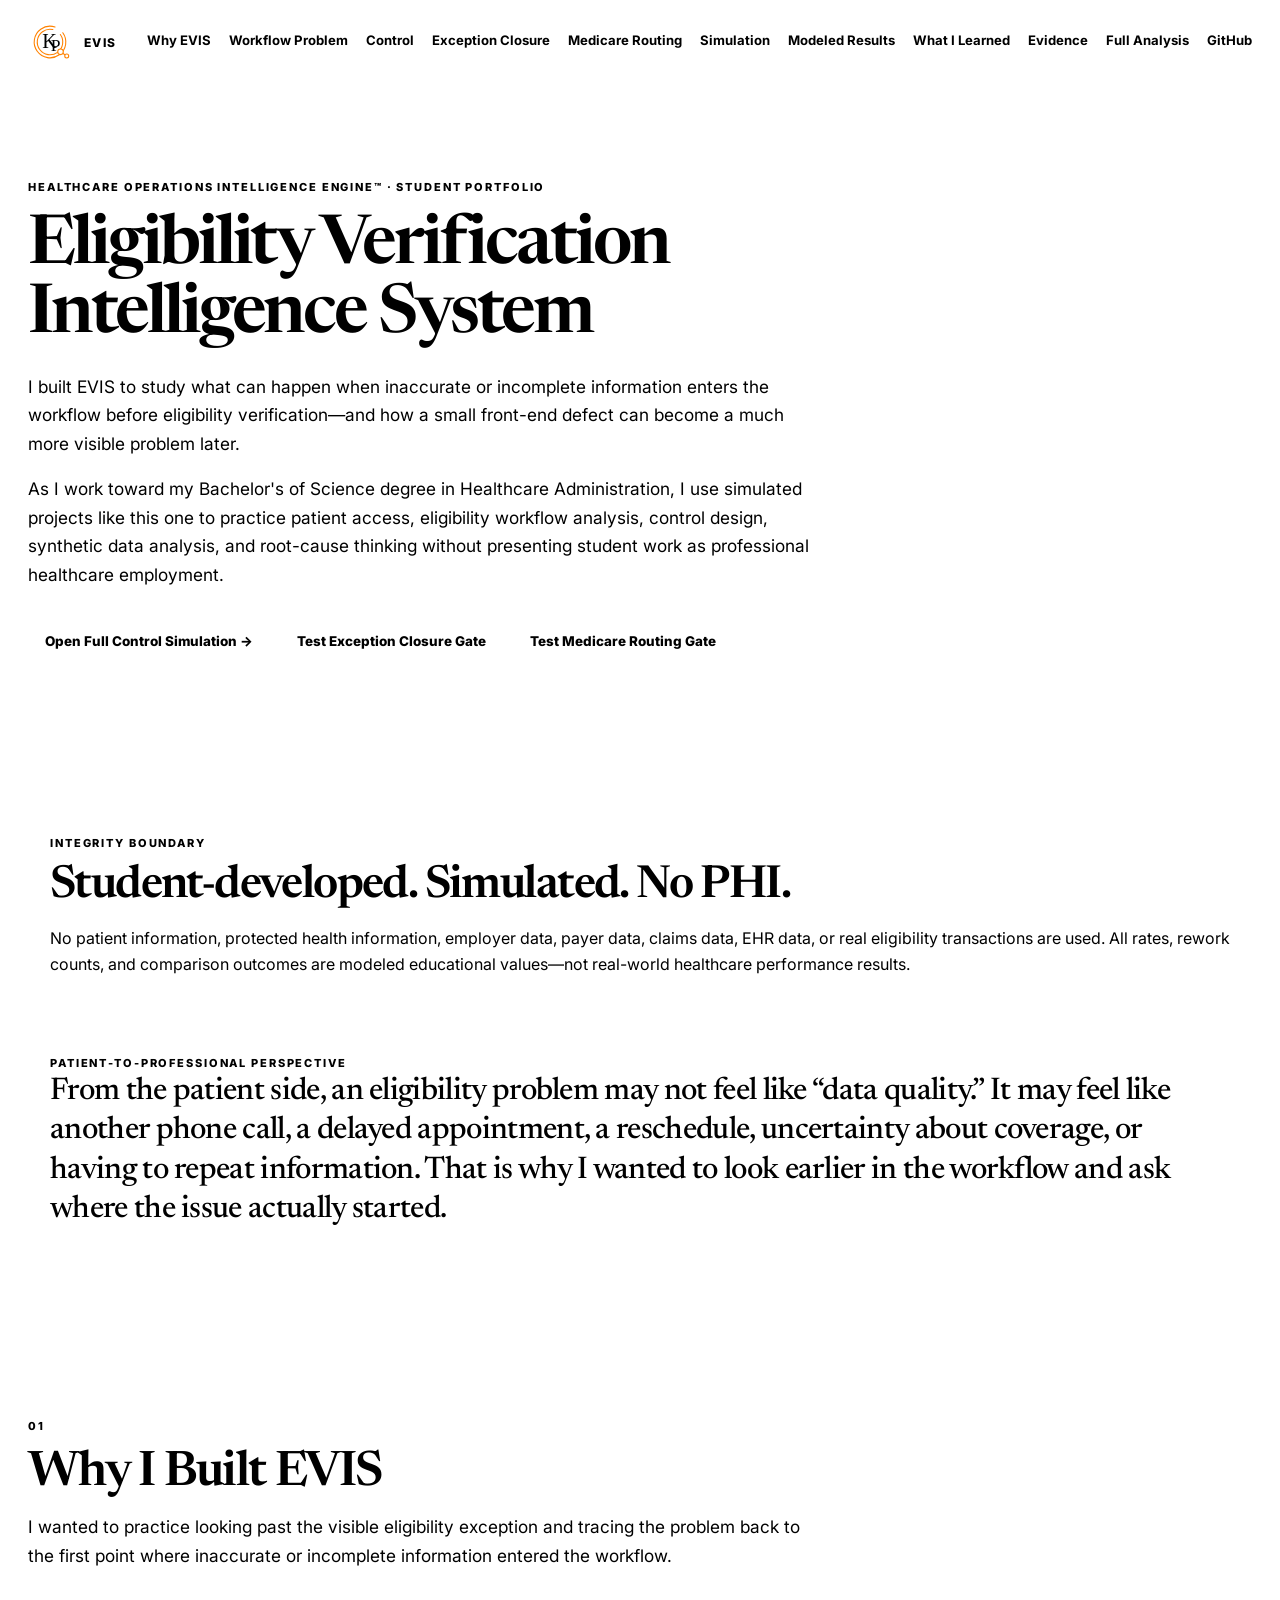
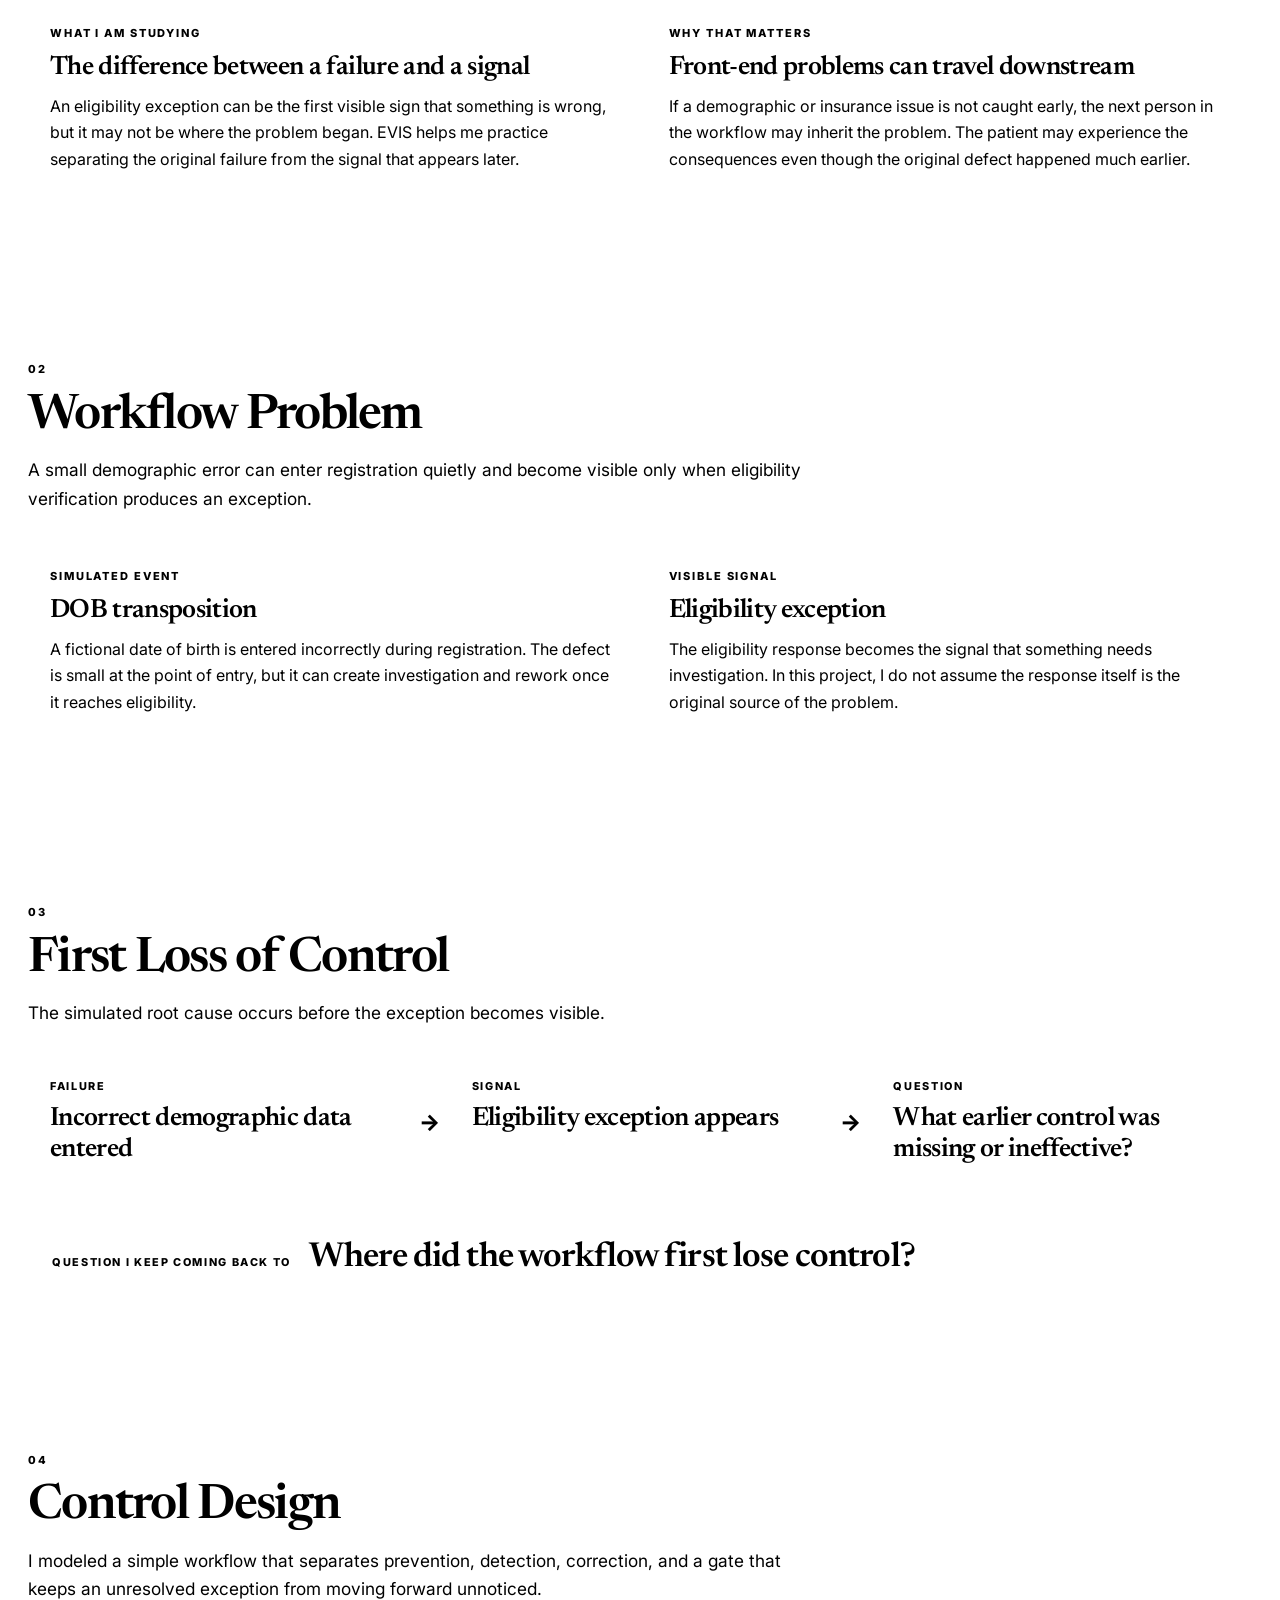
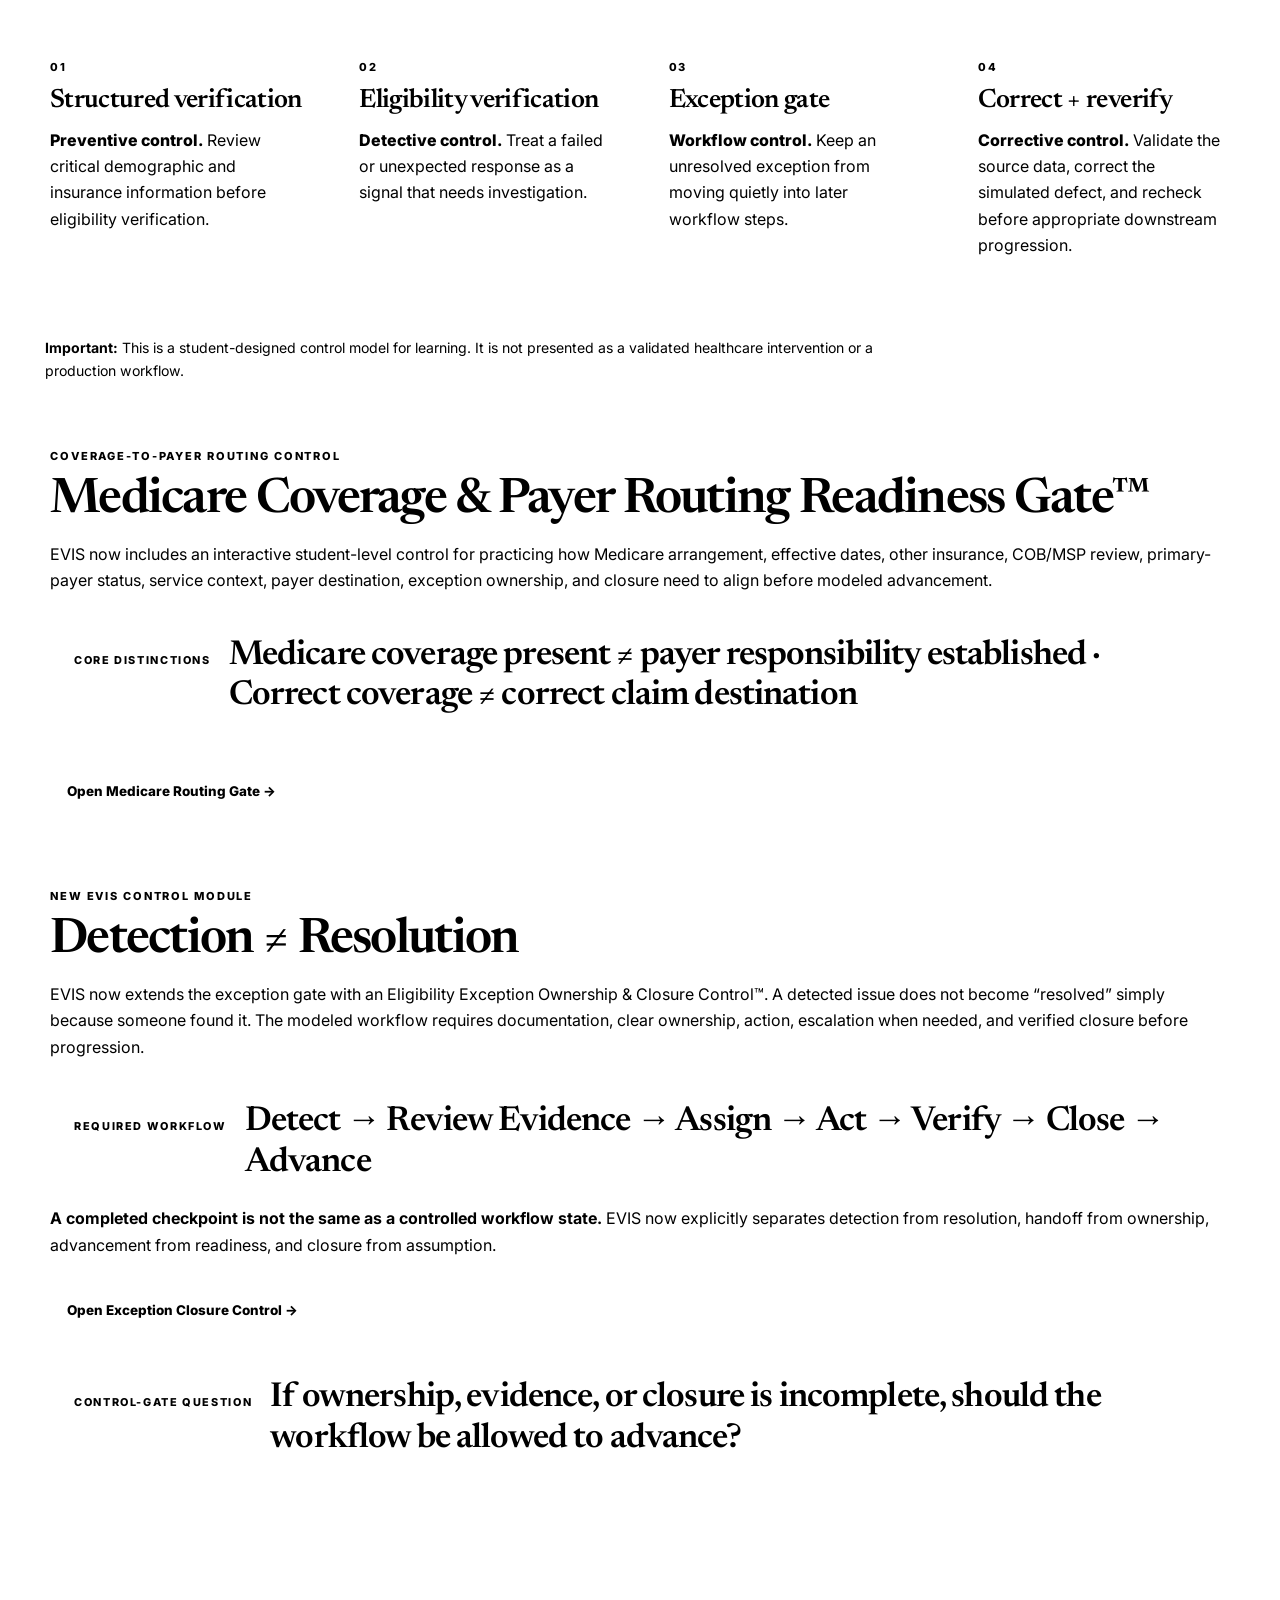
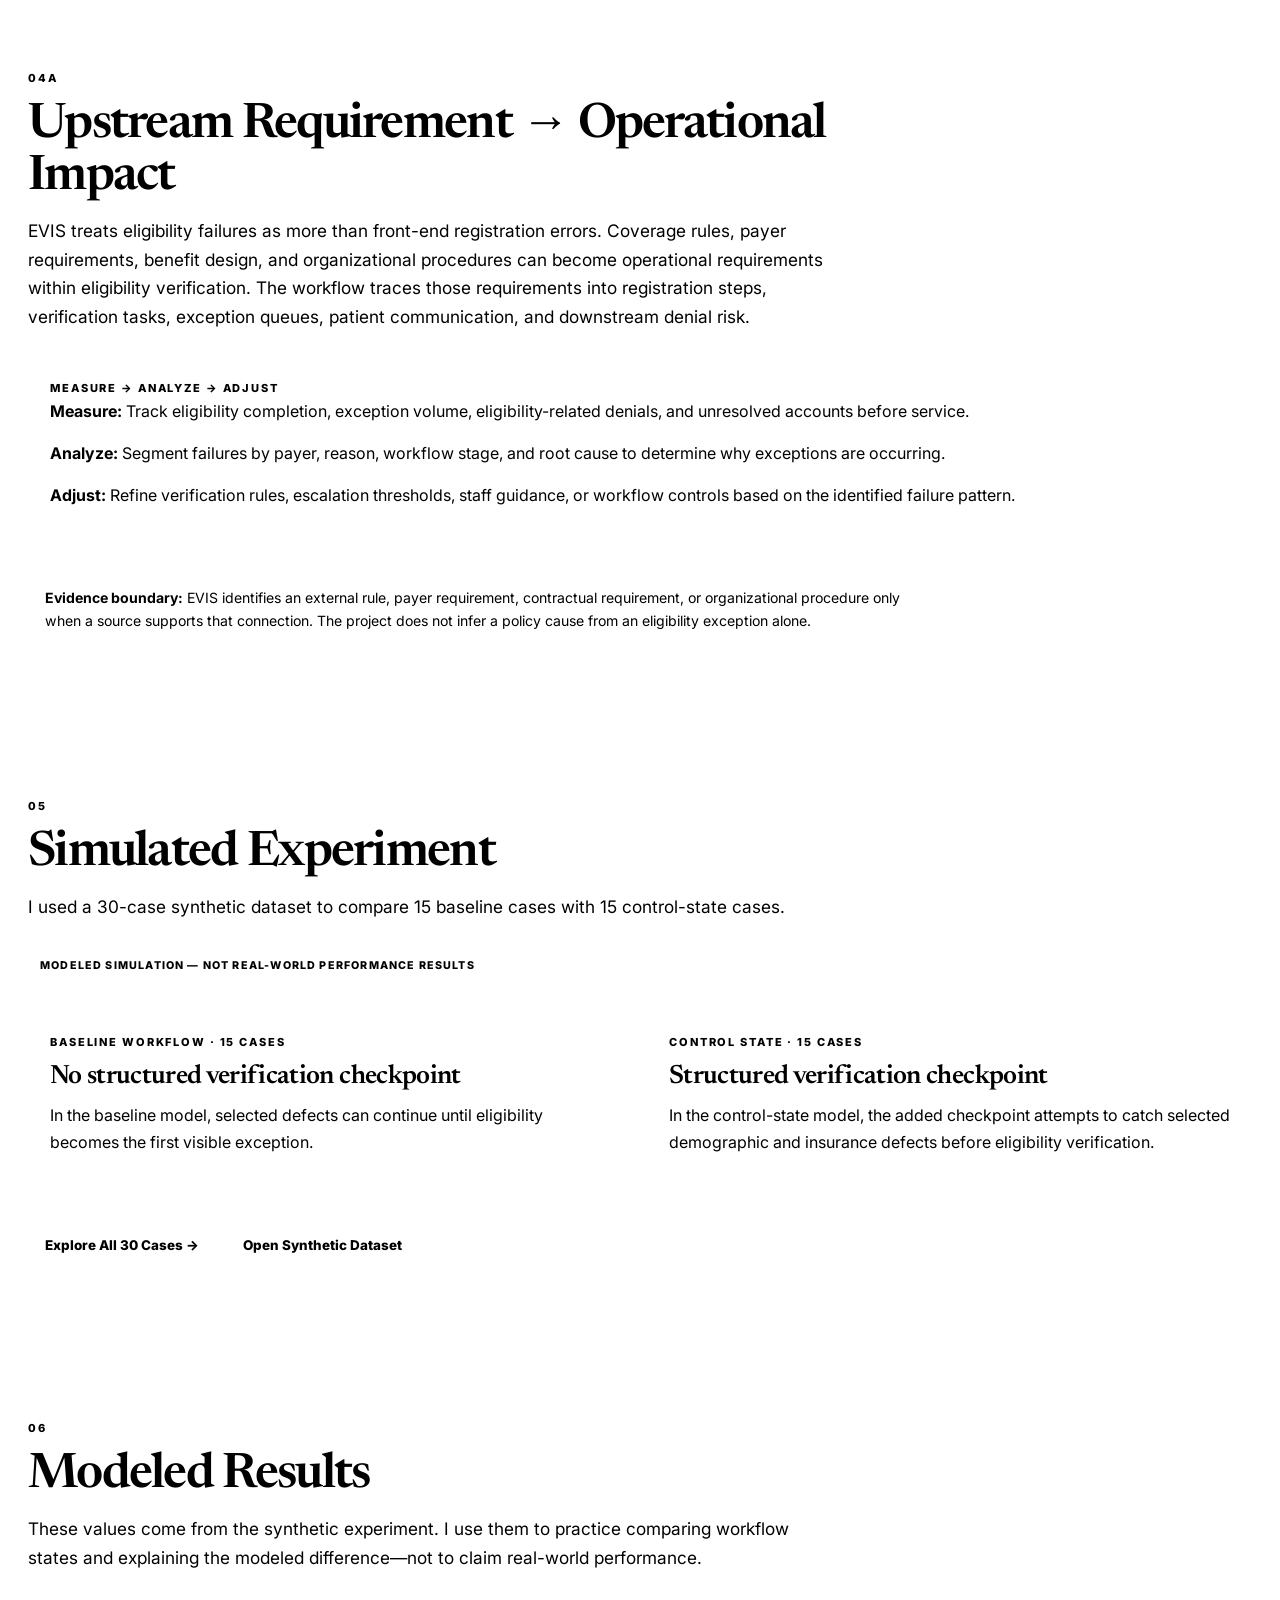
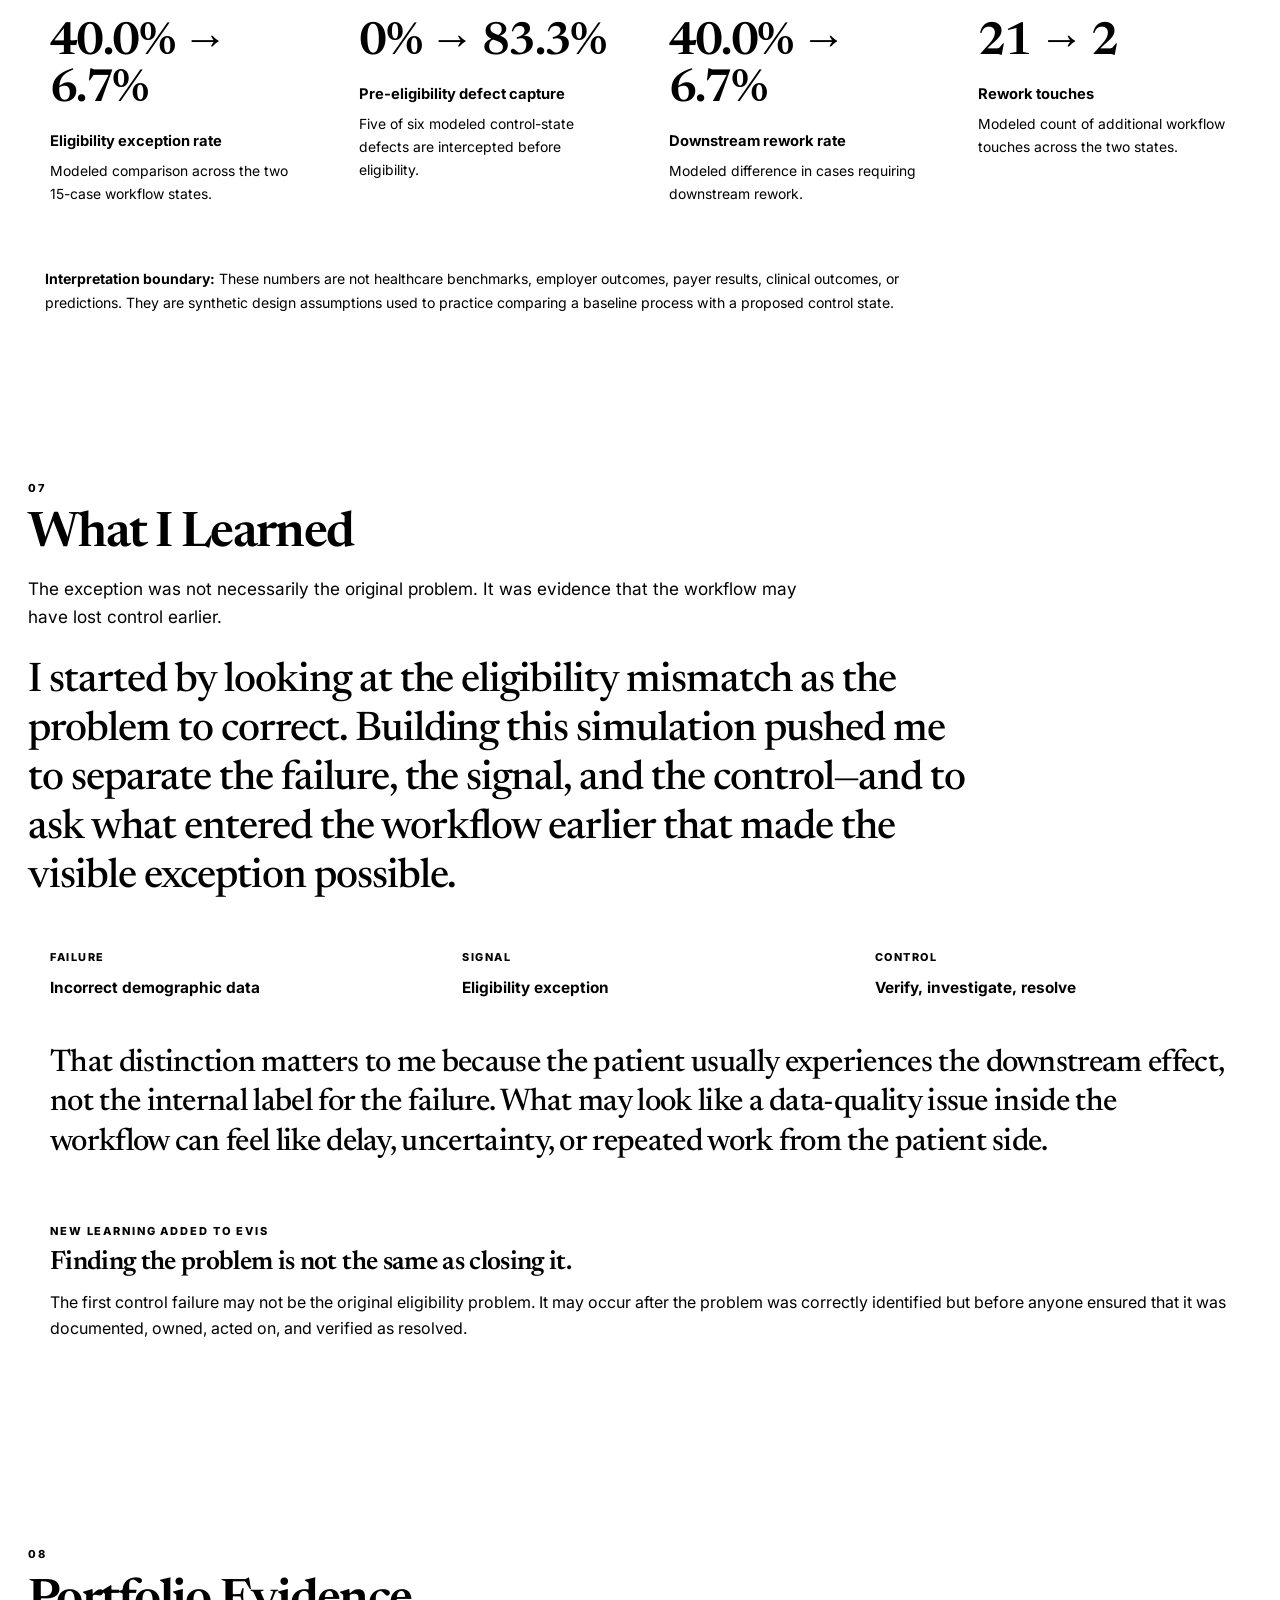
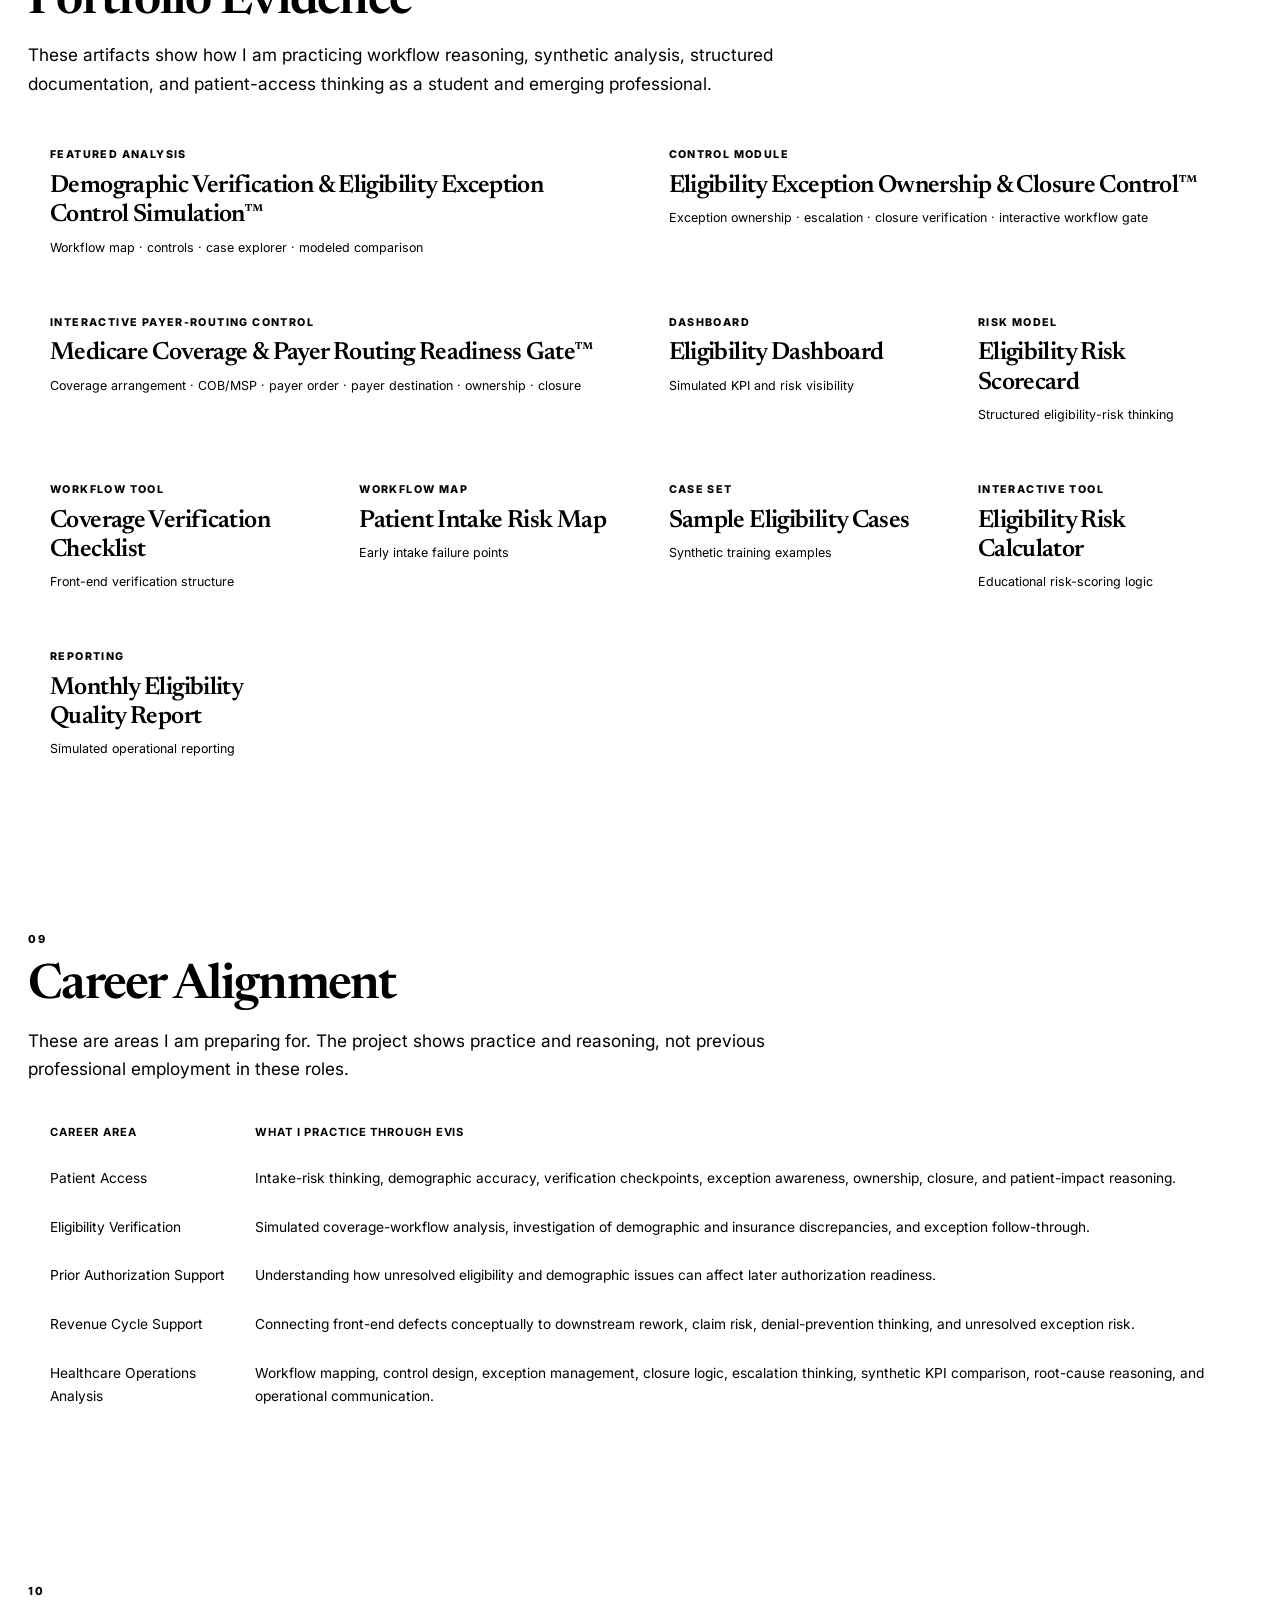
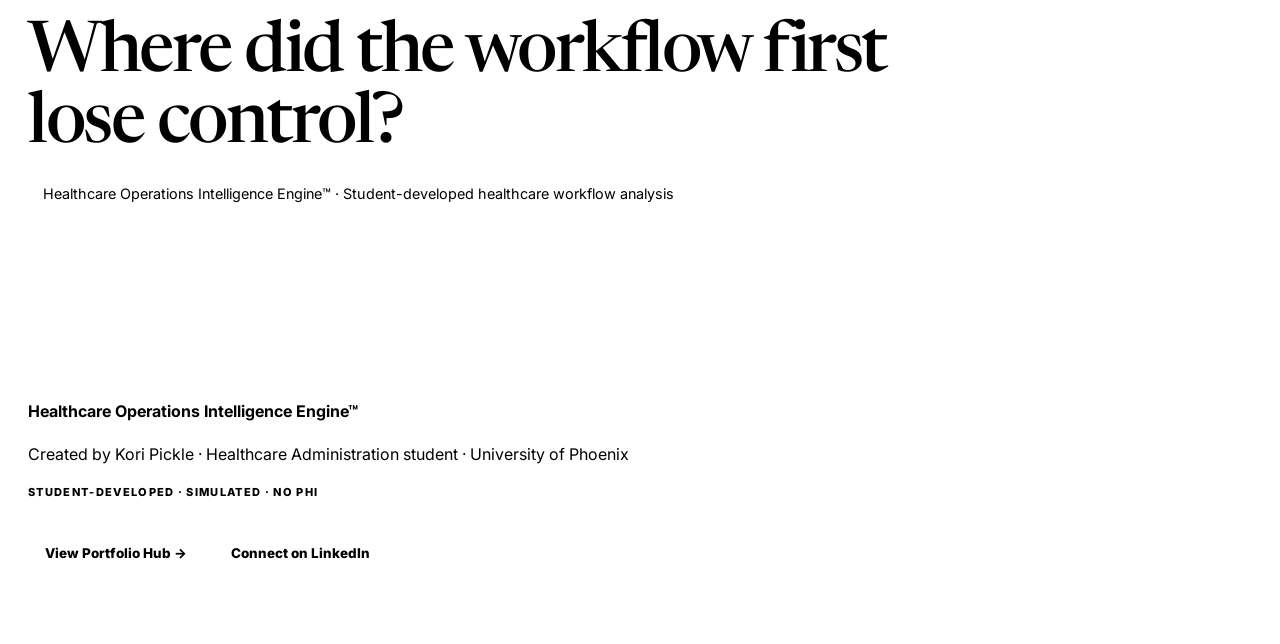
==== commit 15597b11: "Add upstream requirement and measure-analyze-adjust logic" ====
--- a/index.html
+++ b/index.html
@@ -3,10 +3,31 @@
 <head>
   <meta charset="UTF-8">
   <meta name="viewport" content="width=device-width, initial-scale=1.0">
-  <meta name="description" content="Student-developed healthcare operations project by Kori Pickle exploring patient access, demographic verification, eligibility exceptions, workflow controls, exception ownership, closure verification, and downstream rework using simulated no-PHI data.">
-  <title>EVIS | Eligibility Verification Intelligence System</title>
+  <meta name="description" content="Student-developed, simulated healthcare operations portfolio project by Kori Pickle demonstrating eligibility verification, exception ownership, Medicare payer-routing readiness, workflow gating, and closure using synthetic no-PHI scenarios.">
+  <title>EVIS — Eligibility Verification Intelligence System™ | Kori Pickle</title>
+  <link rel="canonical" href="https://eligibility-verification-intelligen.vercel.app/">
   <link rel="stylesheet" href="style.css">
   <link rel="stylesheet" href="feminine-editorial.css">
+  <script type="application/ld+json">
+  {
+    "@context":"https://schema.org",
+    "@type":"WebSite",
+    "name":"EVIS — Eligibility Verification Intelligence System™",
+    "url":"https://eligibility-verification-intelligen.vercel.app/",
+    "description":"Student-developed, simulated healthcare operations portfolio project by Kori Pickle demonstrating eligibility verification, exception ownership, Medicare payer-routing readiness, workflow gating, and closure using synthetic no-PHI scenarios.",
+    "creator":{
+      "@type":"Person",
+      "name":"Kori Pickle",
+      "url":"https://www.linkedin.com/in/kori-pickle"
+    },
+    "about":[
+      "Healthcare operations",
+      "Patient access",
+      "Revenue cycle",
+      "Workflow analysis"
+    ]
+  }
+  </script>
 </head>
 <body>
 <header class="site-header">
@@ -198,6 +219,20 @@
     </div>
   </section>
 
+  <section id="upstream-impact" class="section story-section">
+    <div class="section-intro">
+      <span class="section-number">04A</span>
+      <h2>Upstream Requirement → Operational Impact</h2>
+      <p>EVIS treats eligibility failures as more than front-end registration errors. Coverage rules, payer requirements, benefit design, and organizational procedures can become operational requirements within eligibility verification. The workflow traces those requirements into registration steps, verification tasks, exception queues, patient communication, and downstream denial risk.</p>
+    </div>
+    <div class="content-card accent-card">
+      <div class="mini-label">Measure → Analyze → Adjust</div>
+      <p><strong>Measure:</strong> Track eligibility completion, exception volume, eligibility-related denials, and unresolved accounts before service.</p>
+      <p><strong>Analyze:</strong> Segment failures by payer, reason, workflow stage, and root cause to determine why exceptions are occurring.</p>
+      <p><strong>Adjust:</strong> Refine verification rules, escalation thresholds, staff guidance, or workflow controls based on the identified failure pattern.</p>
+    </div>
+    <p class="model-note"><strong>Evidence boundary:</strong> EVIS identifies an external rule, payer requirement, contractual requirement, or organizational procedure only when a source supports that connection. The project does not infer a policy cause from an eligibility exception alone.</p>
+  </section>
   <section id="experiment" class="section featured-analysis-section">
     <div class="section-intro">
       <span class="section-number">05</span>
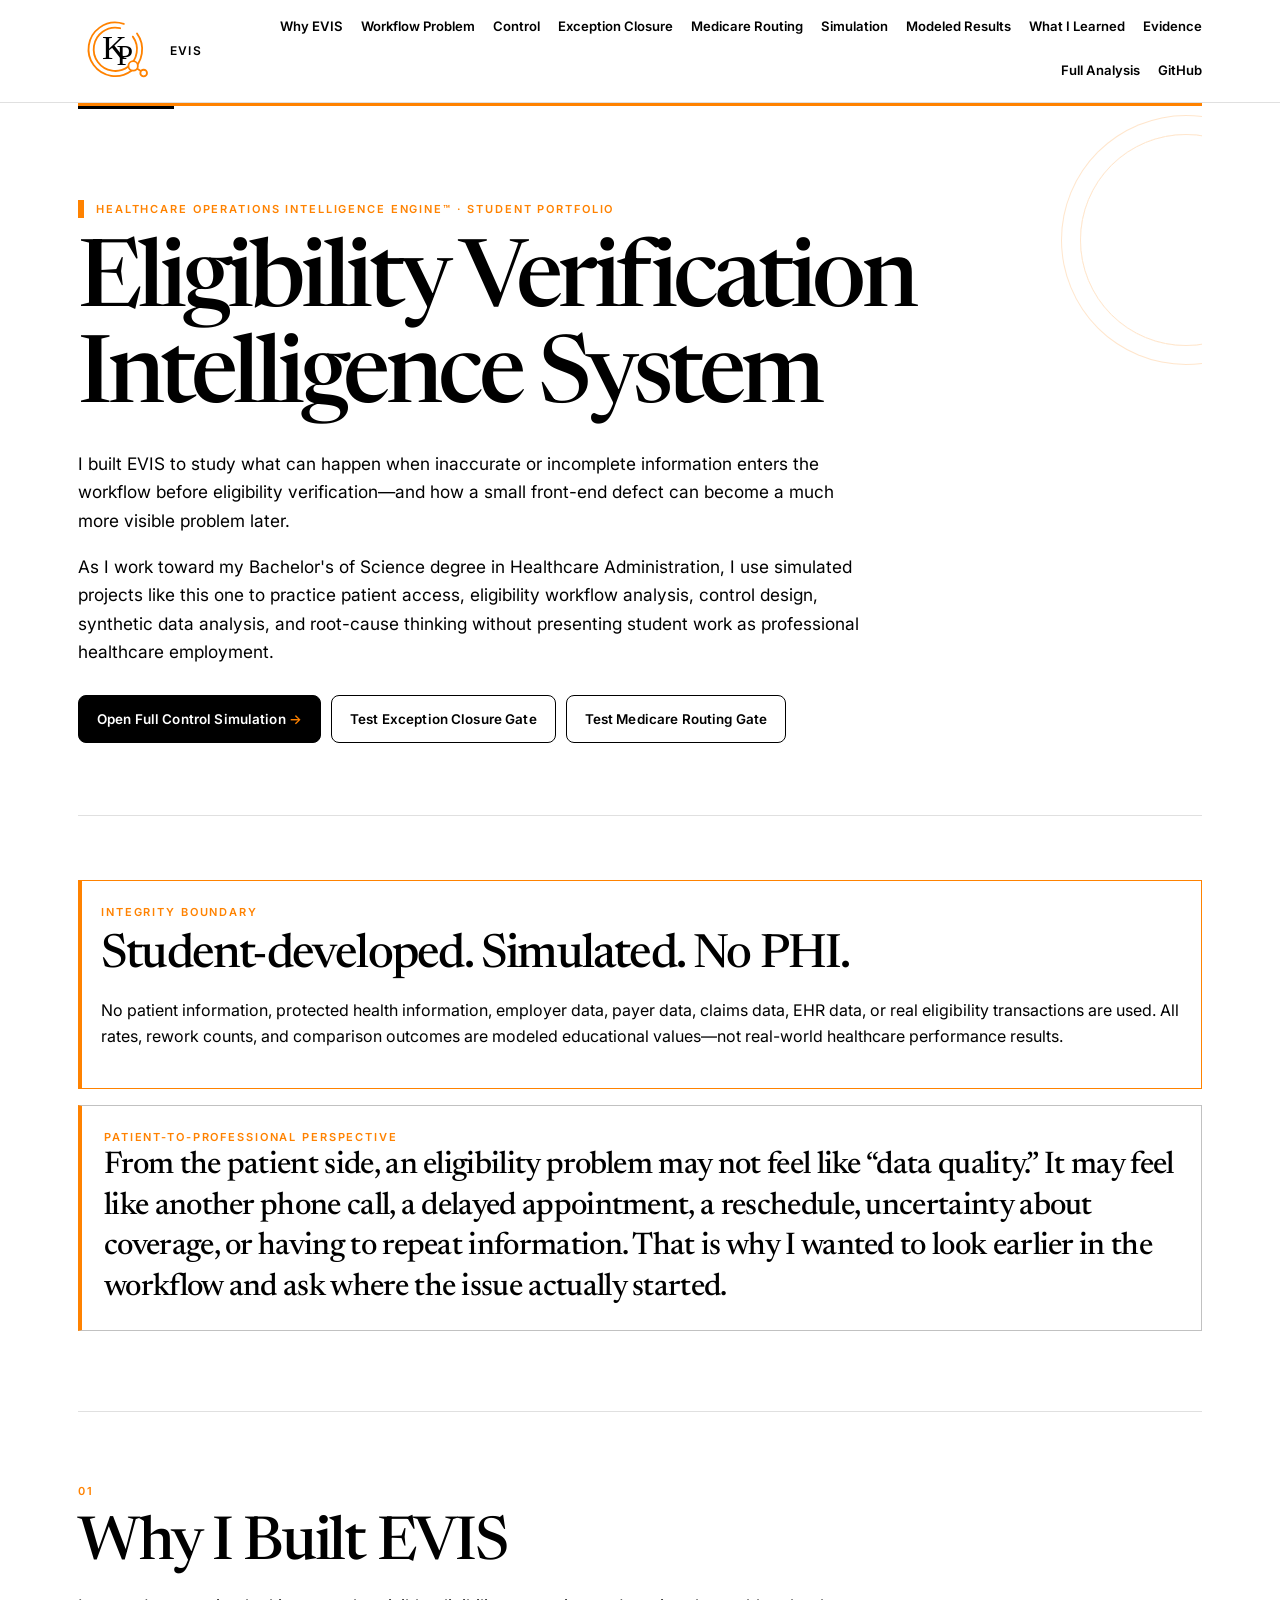
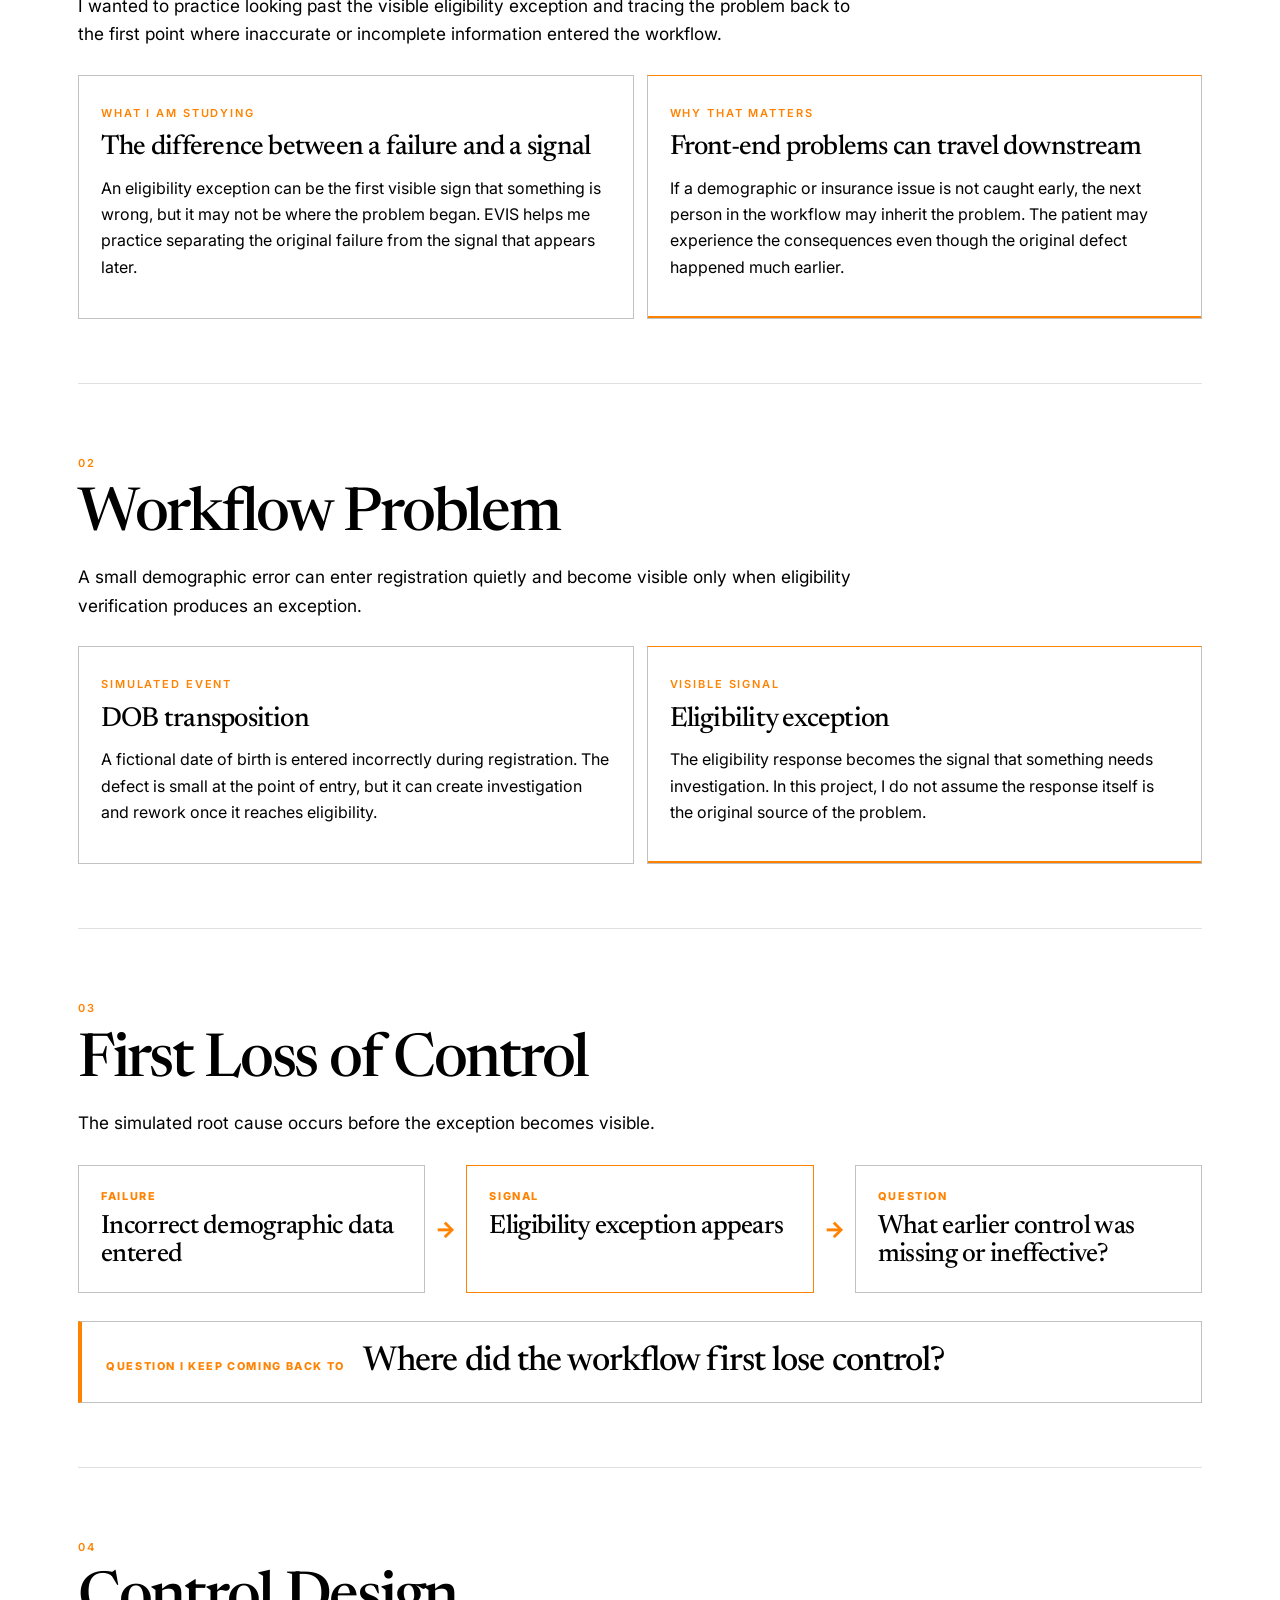
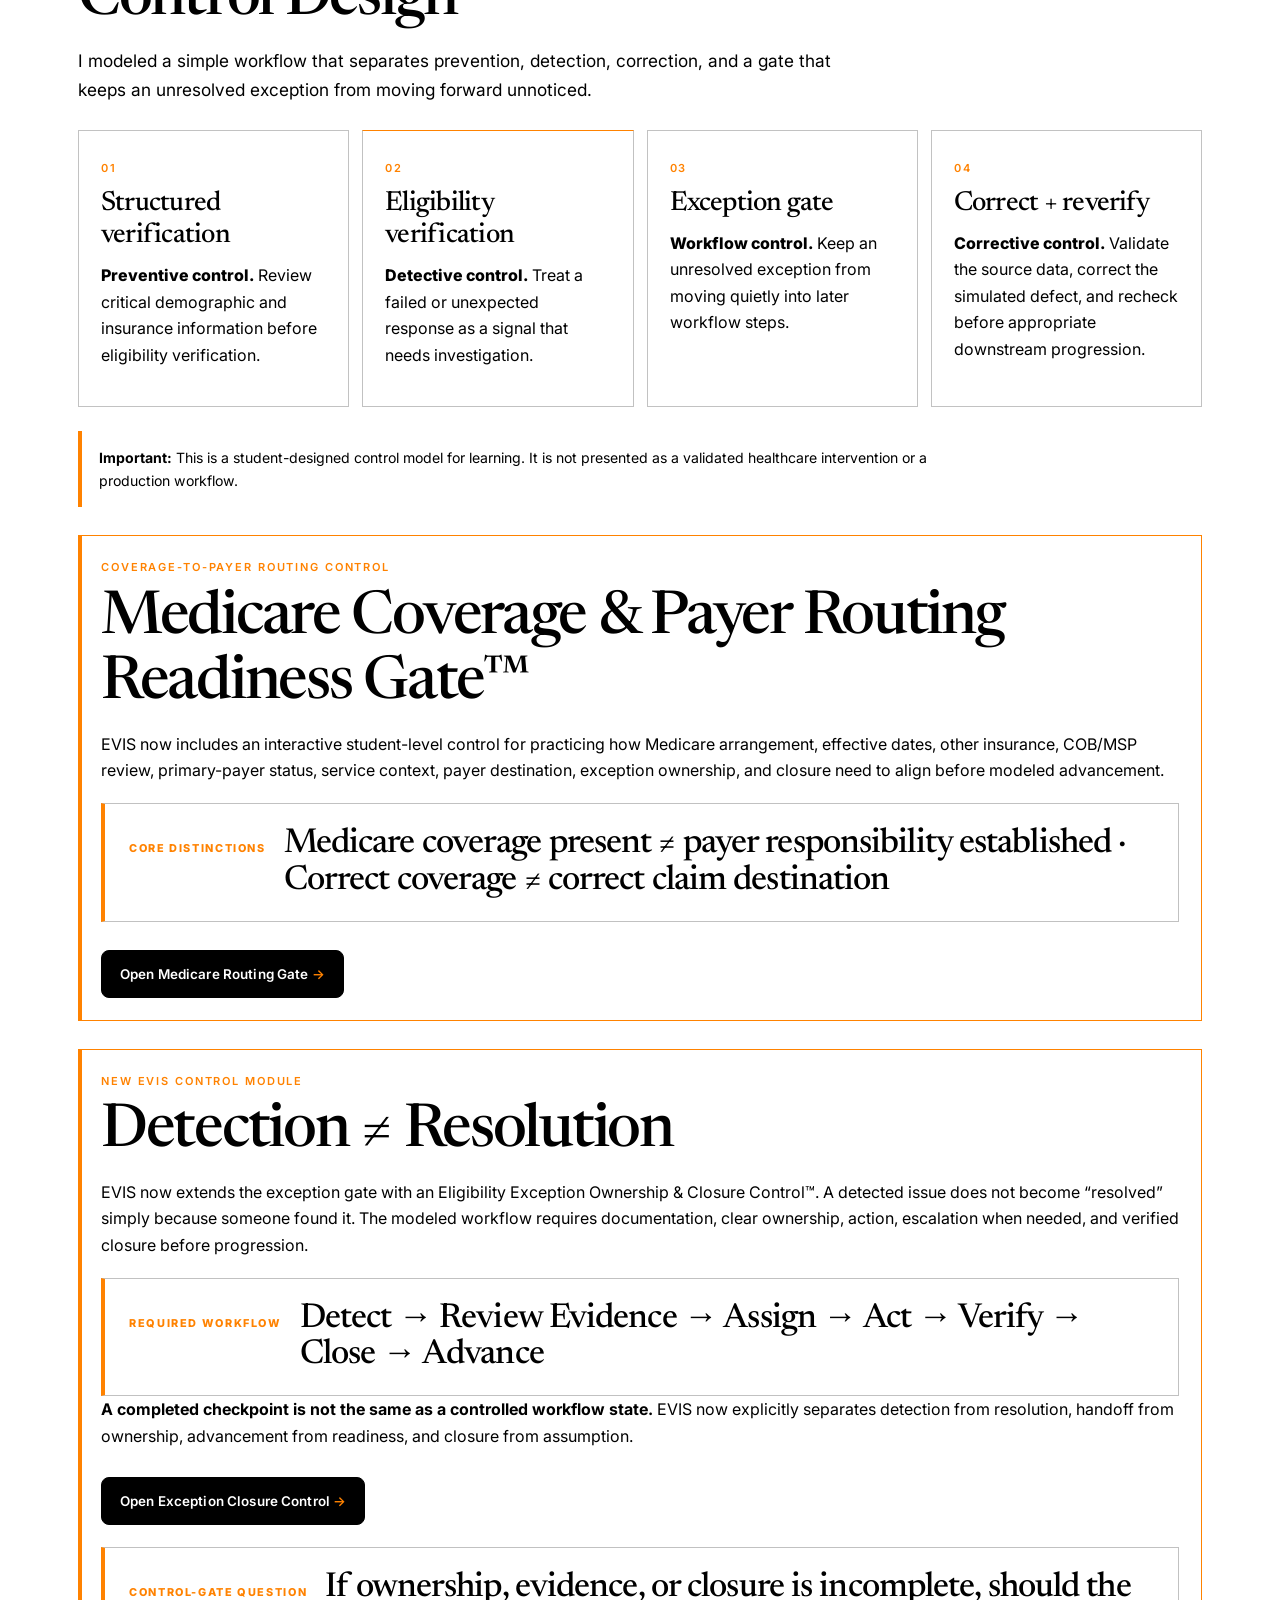
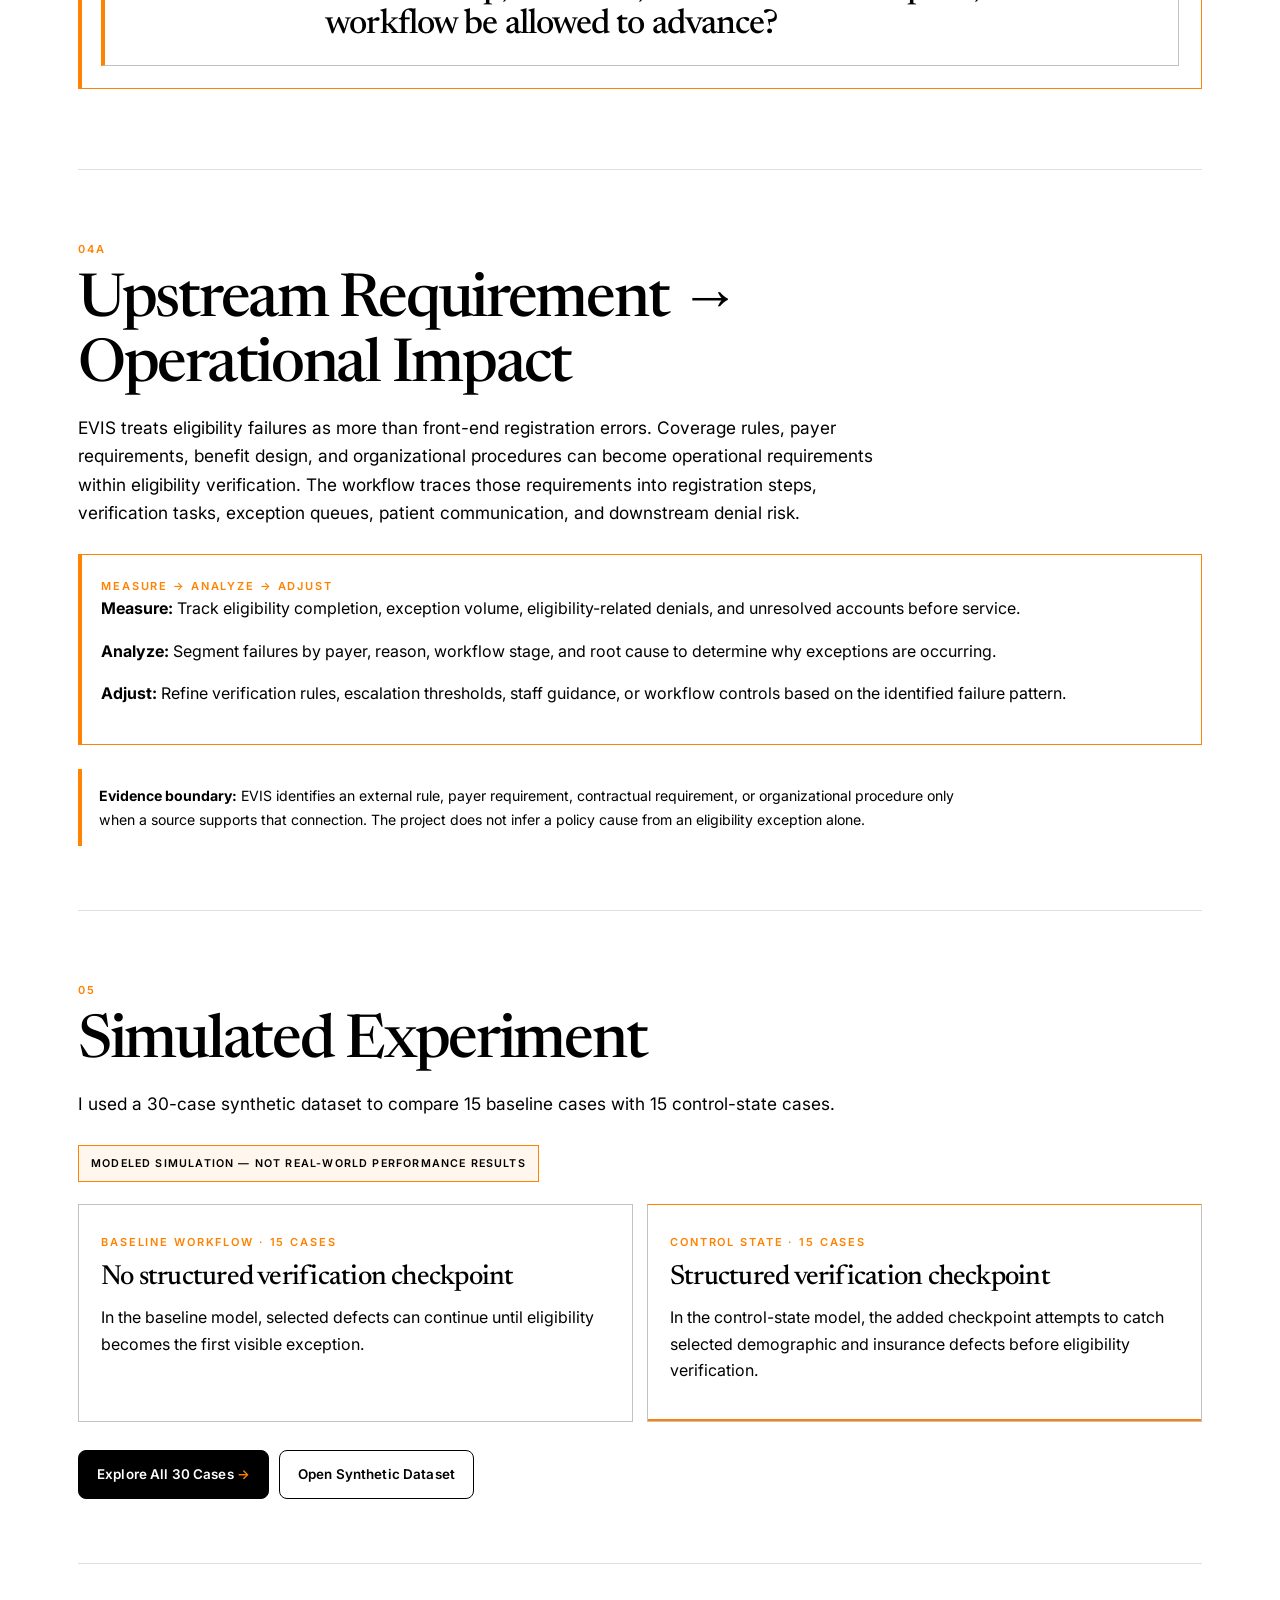
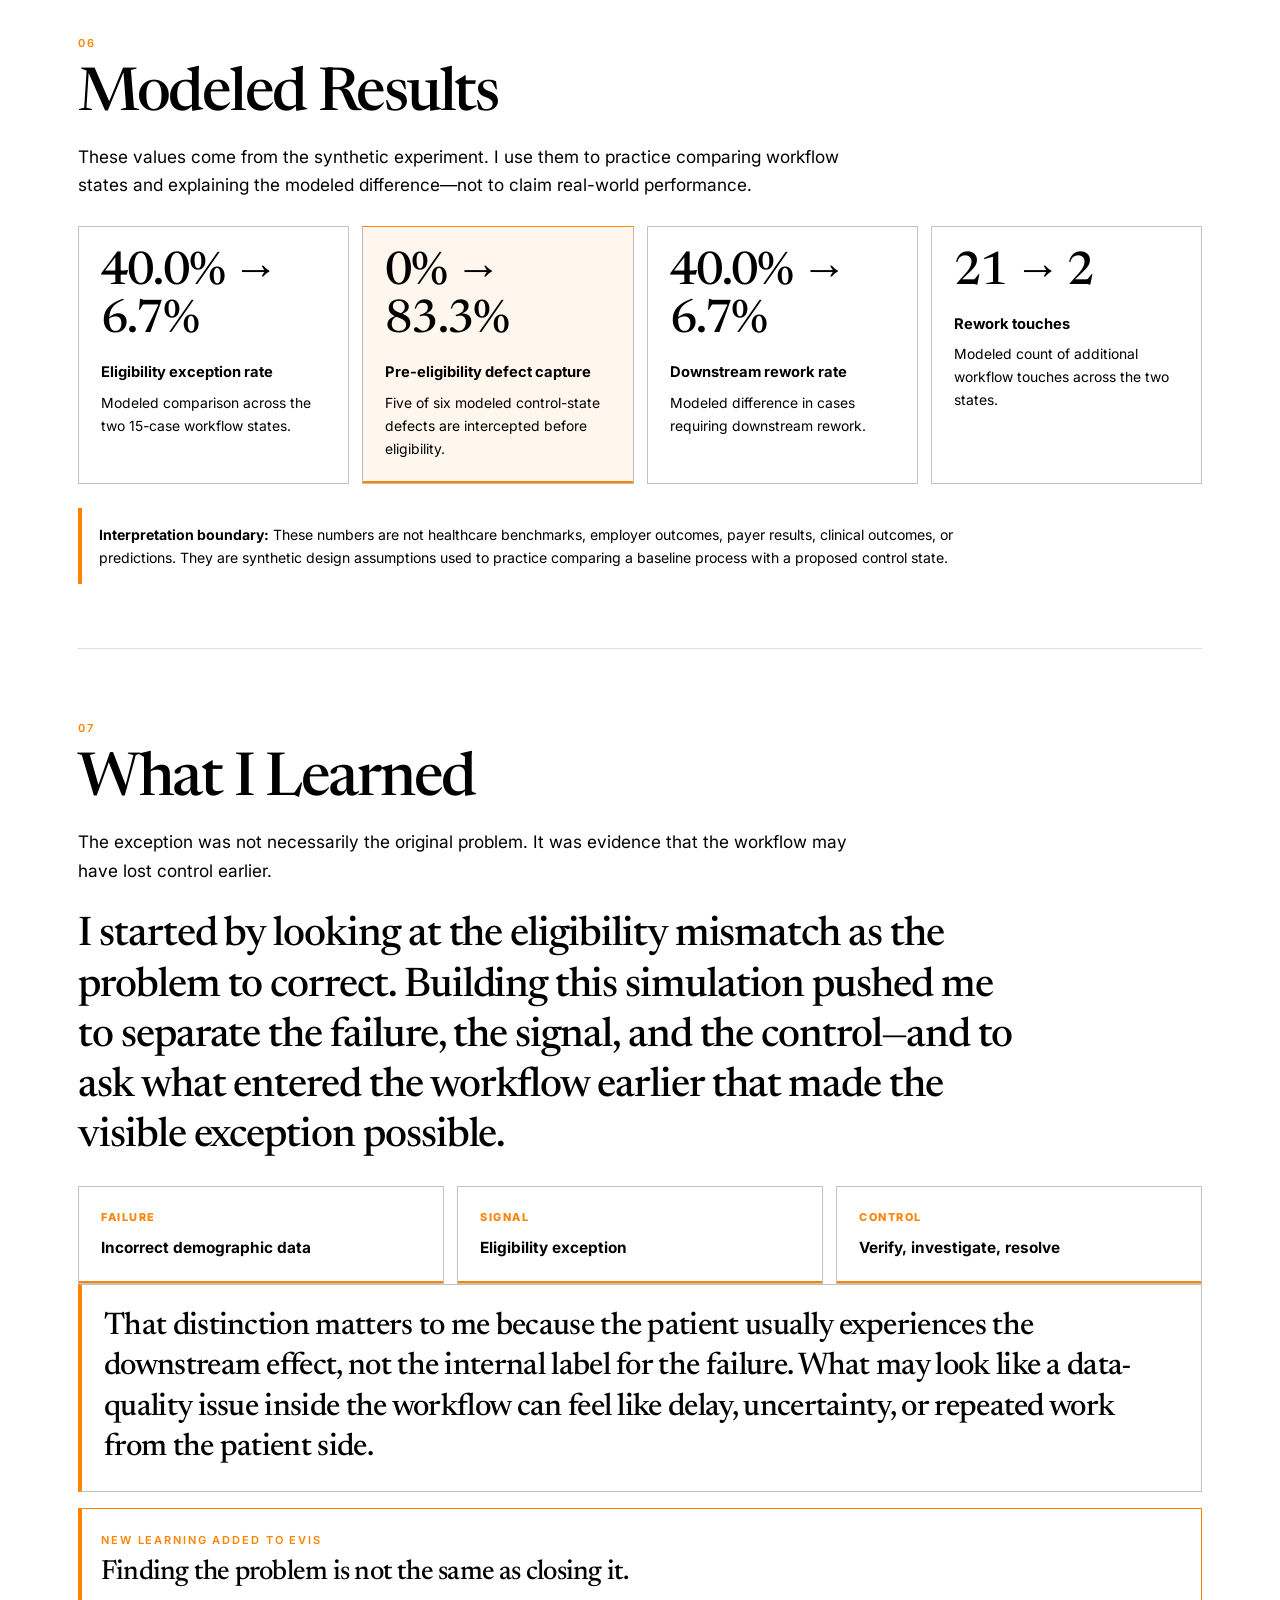
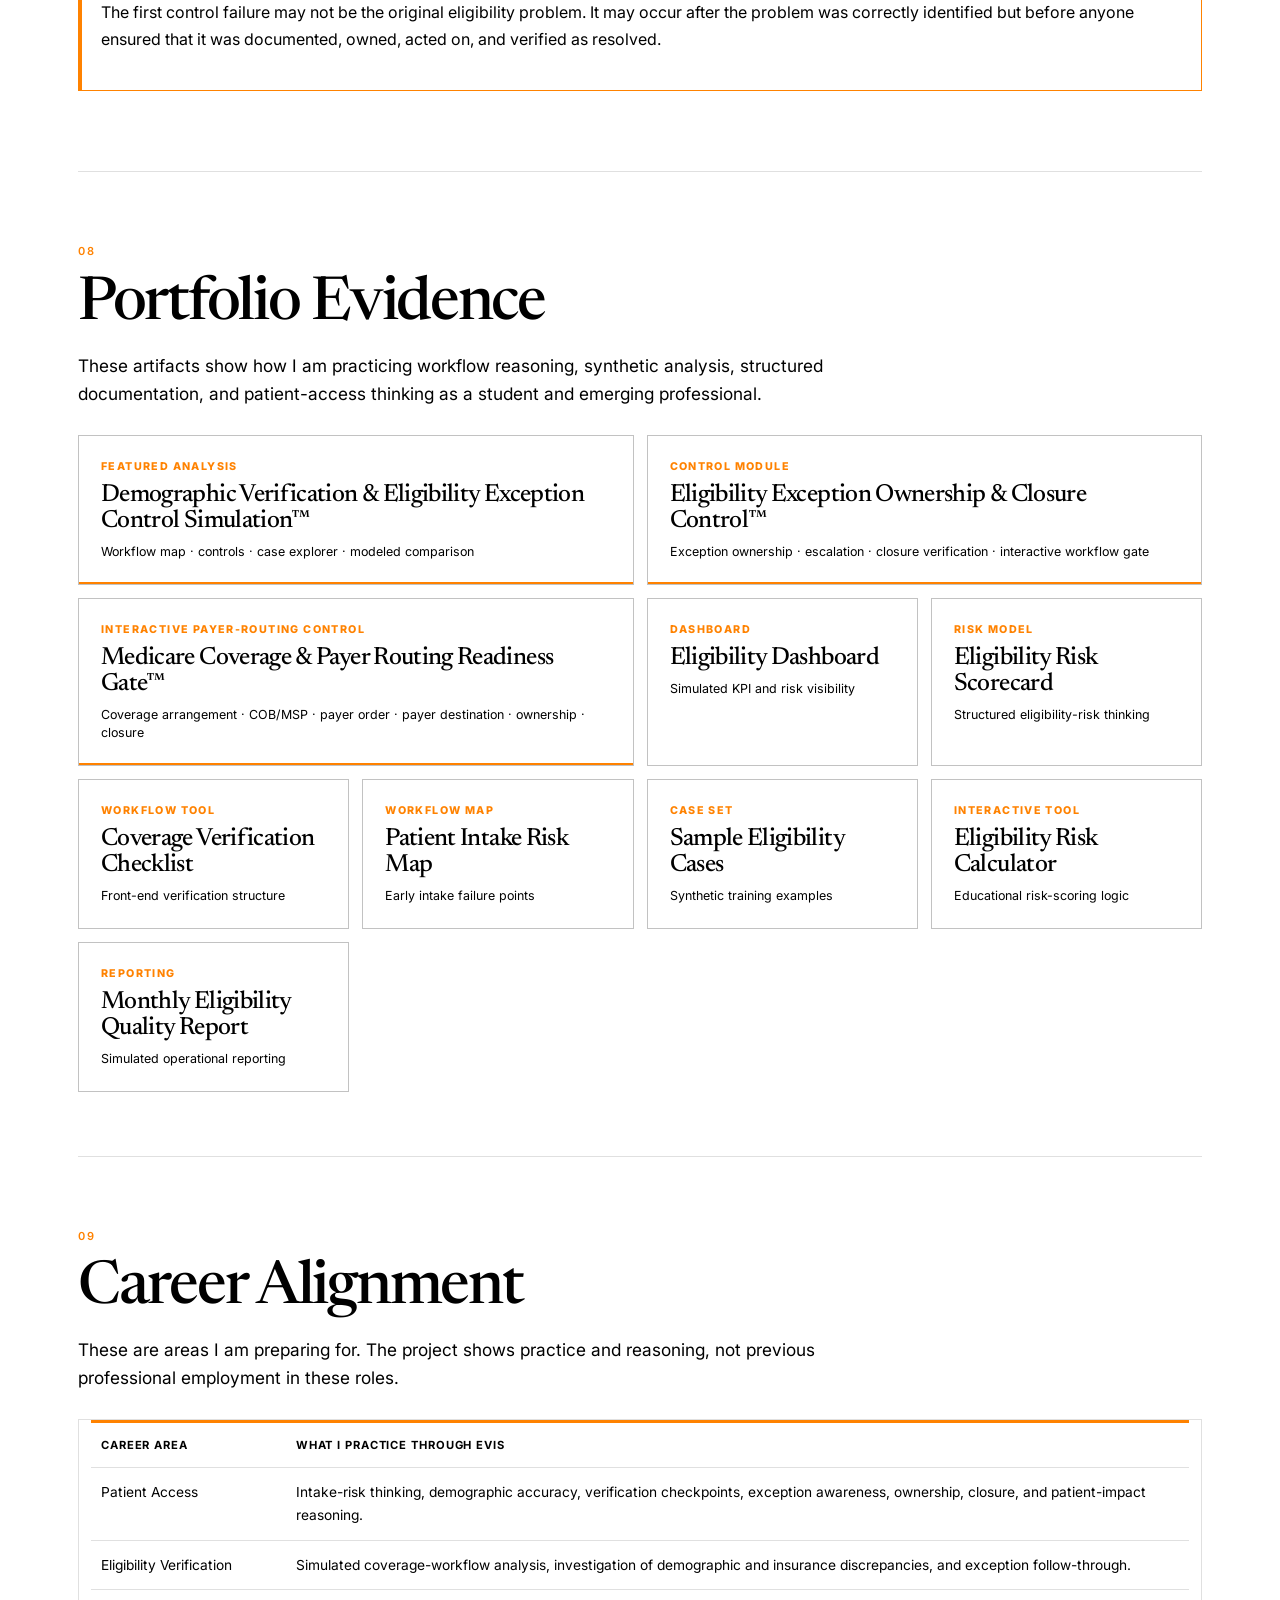
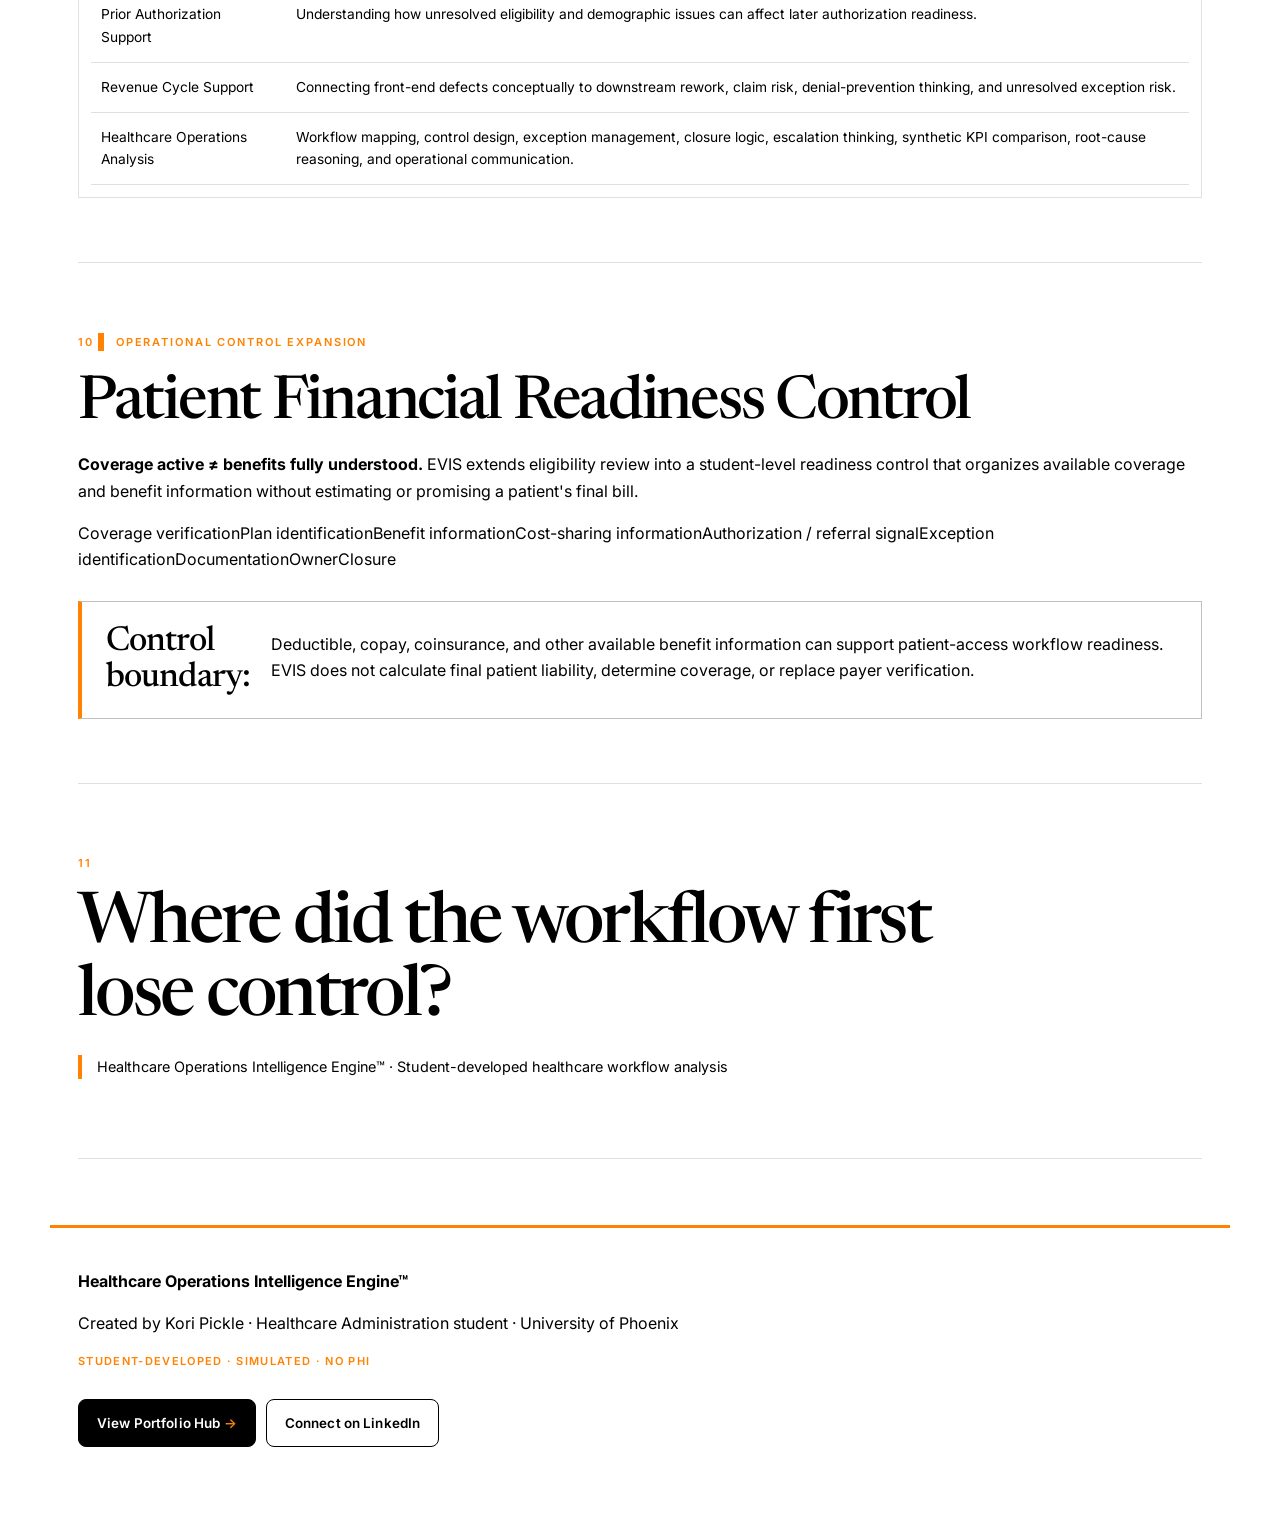
==== commit f51550b4: "Add revenue-cycle operational control expansion" ====
--- a/index.html
+++ b/index.html
@@ -351,8 +351,19 @@
     </div>
   </section>
 
+  <section class="section">
+    <span class="section-number">10</span>
+    <p class="eyebrow">Operational Control Expansion</p>
+    <h2>Patient Financial Readiness Control</h2>
+    <p><strong>Coverage active ≠ benefits fully understood.</strong> EVIS extends eligibility review into a student-level readiness control that organizes available coverage and benefit information without estimating or promising a patient's final bill.</p>
+    <div class="workflow-strip">
+      <span>Coverage verification</span><span>Plan identification</span><span>Benefit information</span><span>Cost-sharing information</span><span>Authorization / referral signal</span><span>Exception identification</span><span>Documentation</span><span>Owner</span><span>Closure</span>
+    </div>
+    <div class="insight-banner"><strong>Control boundary:</strong> Deductible, copay, coinsurance, and other available benefit information can support patient-access workflow readiness. EVIS does not calculate final patient liability, determine coverage, or replace payer verification.</div>
+  </section>
+
   <section class="section final-question-section">
-    <span class="section-number">10</span>
+    <span class="section-number">11</span>
     <p class="final-question">Where did the workflow first lose control?</p>
     <p class="final-subtext">Healthcare Operations Intelligence Engine™ · Student-developed healthcare workflow analysis</p>
   </section>
--- a/style.css
+++ b/style.css
@@ -1,4 +1,4 @@
-@import url('https://fonts.googleapis.com/css2?family=Inter:wght@400;500;600;700;800&family=Newsreader:ital,opsz,wght@0,6..72,500;0,6..72,600;0,6..72,700;1,6..72,500;1,6..72,600&display=swap');0,700;1,600&family=Manrope:wght@400;500;600;700;800&display=swap');
+@import url('https://fonts.googleapis.com/css2?family=Inter:wght@400;500;600;700;800&family=Newsreader:ital,opsz,wght@0,6..72,500;0,6..72,600;0,6..72,700;1,6..72,500;1,6..72,600&display=swap');
 
 :root{
   --white:#FFFFFF;
@@ -290,3 +290,50 @@
   .medicare-saved-head .secondary-button{width:100%;margin-top:12px}
   .medicare-signature img{margin-bottom:14px}
 }
+
+
+/* ---------- TENNESSEE ORANGE BRAND RESTORATION ---------- */
+.eyebrow{display:inline-block;border-left:6px solid var(--orange);padding-left:12px;color:var(--black)}
+.case-study-hero{border-top:8px solid var(--orange)}
+.case-study-hero:before{content:"";position:absolute;left:0;top:0;width:118px;height:8px;background:var(--black)}
+.primary-button{background:var(--orange);color:var(--black);border-color:var(--orange);box-shadow:4px 4px 0 var(--black)}
+.primary-button:after{color:var(--black)}
+.secondary-button{border:2px solid var(--black);border-bottom:4px solid var(--orange)}
+.mobile-menu summary{border:2px solid var(--orange);box-shadow:3px 3px 0 var(--black)}
+.section-number,.mini-label,.control-index{color:var(--orange)}
+.content-card.accent-card{border:2px solid var(--orange);box-shadow:6px 6px 0 rgba(255,130,0,.16)}
+.integrity-card{border-top:7px solid var(--orange)}
+.statement-card{border-left:8px solid var(--orange)}
+.insight-banner{border-left:8px solid var(--orange)}
+.site-footer{border-top:8px solid var(--orange)}
+@media(max-width:599px){
+  .hero-actions{gap:14px}
+  .primary-button,.secondary-button{padding:14px 17px}
+  .case-study-hero:after{opacity:.38}
+}
+
+
+/* ---------- EVIS BRAND LOCKUP SCALE ---------- */
+.brand-mark:before{
+  width:72px;
+  height:72px;
+  flex-basis:72px;
+  margin-right:14px;
+}
+.nav-shell{padding-top:12px;padding-bottom:12px}
+@media(max-width:599px){
+  .brand-mark:before{
+    width:68px;
+    height:68px;
+    flex-basis:68px;
+    margin-right:12px;
+  }
+  .brand-mark{font-size:.82rem;letter-spacing:.12em}
+}
+@media(min-width:980px){
+  .brand-mark:before{
+    width:78px;
+    height:78px;
+    flex-basis:78px;
+  }
+}
--- a/feminine-editorial.css
+++ b/feminine-editorial.css
@@ -1,8 +1,17 @@
 /*
-  Unified display typography layer
-  Brand colors remain #FFFFFF / #000000 / #FF8200.
-  Display typography uses Newsreader while body/UI typography remains Inter.
+  EVIS — Premium Feminine Editorial Brand Layer
+  Locked brand palette: #FFFFFF / #000000 / #FF8200.
+  This file loads after style.css and intentionally softens the heavier SaaS/dashboard treatments.
 */
+
+:root{
+  --white:#FFFFFF;
+  --black:#000000;
+  --orange:#FF8200;
+  --orange-soft:rgba(255,130,0,.07);
+  --line:rgba(0,0,0,.12);
+  --line-strong:rgba(0,0,0,.24);
+}
 
 h1,
 h2,
@@ -18,104 +27,284 @@
 .insight-banner strong,
 .artifact-card strong,
 .metric-row strong,
-.method-grid strong {
-  font-family: 'Newsreader', Georgia, 'Times New Roman', serif;
-  font-synthesis: none;
-}
-
-h1 {
-  max-width: 900px;
-  font-size: clamp(2.5rem, 10.8vw, 4.25rem);
-  line-height: 1.01;
-  letter-spacing: -.045em;
-  font-weight: 600;
-}
-
-h2 {
-  font-size: clamp(1.85rem, 7.4vw, 3.05rem);
-  line-height: 1.06;
-  letter-spacing: -.035em;
-  font-weight: 600;
-}
-
-h3 {
-  font-size: clamp(1.28rem, 5vw, 1.65rem);
-  line-height: 1.15;
-  letter-spacing: -.025em;
-  font-weight: 600;
-}
-
-.integrity-card h2 {
-  font-size: clamp(1.8rem, 7.2vw, 2.85rem);
-  line-height: 1.08;
-}
-
-.statement-card p {
-  font-size: clamp(1.3rem, 5.6vw, 1.95rem);
-  line-height: 1.26;
-  letter-spacing: -.022em;
-  font-weight: 500;
+.method-grid strong,
+.medicare-routing-page h1,
+.medicare-routing-page h2,
+.medicare-routing-page h3,
+.medicare-routing-page h4,
+.medicare-signature-name {
+  font-family:'Newsreader', Georgia, 'Times New Roman', serif;
+  font-synthesis:none;
+}
+
+h1{
+  max-width:900px;
+  font-size:clamp(2.75rem,10.8vw,4.8rem);
+  line-height:1.02;
+  letter-spacing:-.048em;
+  font-weight:500;
+}
+
+h2{
+  font-size:clamp(1.95rem,7.4vw,3.2rem);
+  line-height:1.08;
+  letter-spacing:-.038em;
+  font-weight:500;
+}
+
+h3{
+  font-size:clamp(1.3rem,5vw,1.72rem);
+  line-height:1.18;
+  letter-spacing:-.028em;
+  font-weight:500;
+}
+
+.integrity-card h2{
+  font-size:clamp(1.9rem,7.2vw,2.95rem);
+  line-height:1.1;
+}
+
+.statement-card p{
+  font-size:clamp(1.3rem,5.6vw,1.95rem);
+  line-height:1.3;
+  letter-spacing:-.022em;
+  font-weight:500;
 }
 
 .learning-section blockquote,
-.takeaway-section blockquote {
-  font-size: clamp(1.45rem, 6.2vw, 2.55rem);
-  line-height: 1.2;
-  letter-spacing: -.025em;
-  font-weight: 500;
-}
-
-.result-value {
-  font-size: clamp(1.8rem, 7.8vw, 2.85rem);
-  line-height: 1.03;
-  letter-spacing: -.035em;
-  font-weight: 600;
+.takeaway-section blockquote{
+  font-size:clamp(1.45rem,6.2vw,2.55rem);
+  line-height:1.23;
+  letter-spacing:-.026em;
+  font-weight:500;
+}
+
+.result-value{
+  font-size:clamp(1.8rem,7.8vw,2.9rem);
+  line-height:1.04;
+  letter-spacing:-.038em;
+  font-weight:500;
 }
 
 .dash-kpi span,
 .metric-card span,
 .metric-row strong,
-.method-grid strong {
-  font-weight: 600;
-  letter-spacing: -.025em;
-}
-
+.method-grid strong,
 .signal-step strong,
 .insight-banner strong,
-.artifact-card strong {
-  font-weight: 600;
-  line-height: 1.18;
-  letter-spacing: -.025em;
+.artifact-card strong{
+  font-weight:500;
+  letter-spacing:-.026em;
 }
 
 .signature-question,
-.final-question {
-  font-weight: 500;
-  letter-spacing: -.035em;
-  font-style: normal;
-}
-
-.final-question {
-  font-size: clamp(2.2rem, 9.5vw, 4.4rem);
-  line-height: 1.02;
-}
-
-@media (max-width: 520px) {
+.final-question{
+  font-weight:500;
+  letter-spacing:-.038em;
+  font-style:normal;
+}
+
+.final-question{
+  font-size:clamp(2.2rem,9.5vw,4.4rem);
+  line-height:1.03;
+}
+
+/* Editorial spacing + linework */
+.hero-section,
+.page-hero{padding-top:68px}
+.section,
+.content-section,
+.dashboard-section,
+.artifacts-section{padding-top:64px;padding-bottom:64px}
+
+.content-card,
+.metric-card,
+.feature-card,
+.editorial-card,
+.control-card,
+.result-tile,
+.artifact-card,
+.learning-grid>div,
+.signal-step,
+.comparison-brief article,
+.comparison-panel,
+.logic-card,
+.workflow-node,
+.method-grid>div{
+  border-color:var(--line-strong);
+  box-shadow:none;
+}
+
+.content-card.accent-card{
+  border:1px solid var(--orange) !important;
+  box-shadow:none !important;
+}
+.content-card.accent-card:before{width:3px}
+.statement-card{border:1px solid var(--line-strong);border-left:4px solid var(--orange)}
+.insight-banner{border:1px solid var(--line-strong);border-left:4px solid var(--orange)}
+.integrity-card{border-top:3px solid var(--orange)}
+.site-footer{border-top:3px solid var(--orange)}
+.case-study-hero{border-top:3px solid var(--orange)}
+.case-study-hero:before{height:3px;width:96px}
+.case-study-hero:after,
+.project-hero:after{opacity:.2}
+
+/* Refined button system */
+.primary-button,
+.secondary-button,
+.mobile-menu summary,
+.medicare-actions .primary-button,
+.medicare-actions .secondary-button,
+.medicare-saved-actions .primary-button,
+.medicare-saved-actions .secondary-button{
+  border-radius:8px !important;
+  padding:12px 18px;
+  font-weight:600;
+  letter-spacing:.01em;
+  box-shadow:none !important;
+  transition:border-color .15s ease, background .15s ease, color .15s ease, transform .15s ease;
+}
+
+.primary-button{
+  background:var(--black) !important;
+  color:var(--white) !important;
+  border:1px solid var(--black) !important;
+}
+
+.primary-button:after{color:var(--orange) !important}
+
+.secondary-button{
+  background:var(--white) !important;
+  color:var(--black) !important;
+  border:1px solid var(--black) !important;
+}
+
+.primary-button:hover,
+.primary-button:focus-visible{
+  transform:translateY(-1px);
+  border-color:var(--orange) !important;
+}
+
+.secondary-button:hover,
+.secondary-button:focus-visible{
+  transform:translateY(-1px);
+  border-color:var(--orange) !important;
+  box-shadow:inset 0 -2px 0 var(--orange) !important;
+}
+
+.mobile-menu summary{
+  border:1px solid var(--black) !important;
+  background:var(--white);
+  color:var(--black);
+  text-transform:none;
+  font-size:.8rem;
+  font-weight:600;
+}
+.mobile-menu[open] summary{
+  background:var(--black);
+  color:var(--white);
+}
+
+/* Keep Tennessee Orange as a precise accent, never a substitute shade */
+.eyebrow,
+.section-number,
+.mini-label,
+.control-index,
+.logic-index,
+.signal-step span,
+.insight-banner span,
+.artifact-card span,
+.learning-grid span,
+.footer-note{
+  color:#FF8200 !important;
+}
+
+.accent-card,
+.highlight-card,
+.highlighted-step,
+.medicare-chip,
+.medicare-progress,
+.medicare-next-control,
+.medicare-missing select,
+.medicare-missing input,
+.medicare-missing textarea,
+.medicare-summary-grid>div,
+.medicare-saved-panel,
+.medicare-decision-grid article,
+.medicare-signature-rule{
+  border-color:#FF8200;
+}
+
+#progressBar,
+.medicare-signature-rule{background:#FF8200 !important}
+
+/* UI labels: lighter and more editorial */
+.eyebrow,
+.section-number,
+.mini-label,
+.control-index,
+.brand-mark,
+.nav-links,
+.mobile-menu-panel a,
+.filter-bar label,
+.simulation-notice,
+.footer-note{
+  font-weight:600;
+}
+
+.brand-mark{letter-spacing:.1em}
+
+/* Cards and workflow nodes */
+.editorial-card,
+.control-card,
+.result-tile,
+.artifact-card,
+.workflow-node,
+.signal-step,
+.logic-card,
+.comparison-panel,
+.comparison-brief article{
+  border-width:1px;
+}
+
+.editorial-card.orange-edge,
+.control-card.orange-edge,
+.comparison-brief .orange-edge,
+.result-tile,
+.featured-artifact,
+.learning-grid>div,
+.metric-card{
+  border-top-width:1px;
+  border-bottom-width:1px;
+}
+
+.editorial-card.orange-edge,
+.control-card.orange-edge,
+.comparison-brief .orange-edge,
+.featured-result,
+.featured-artifact,
+.learning-grid>div,
+.metric-card{
+  box-shadow:inset 0 -2px 0 var(--orange);
+}
+
+@media(max-width:520px){
   .hero-section,
-  .page-hero {
-    padding-top: 54px;
+  .page-hero{padding-top:56px}
+
+  h1{
+    font-size:clamp(2.45rem,10.7vw,3.4rem);
+    line-height:1.03;
   }
 
-  h1 {
-    font-size: clamp(2.35rem, 10.7vw, 3.25rem);
-    line-height: 1.02;
-  }
-
-  h2 {
-    font-size: clamp(1.75rem, 7.2vw, 2.45rem);
-  }
-
-  .statement-card p {
-    font-size: clamp(1.22rem, 5.4vw, 1.65rem);
-  }
-}
+  h2{font-size:clamp(1.78rem,7.2vw,2.5rem)}
+  .statement-card p{font-size:clamp(1.22rem,5.4vw,1.68rem)}
+  .hero-actions{gap:10px}
+  .primary-button,.secondary-button{width:100%;padding:13px 16px}
+}
+
+@media(min-width:980px){
+  .hero-section,.page-hero{padding-top:88px;padding-bottom:72px}
+  h1{font-size:clamp(4.7rem,7.3vw,6.7rem)}
+  h2{font-size:clamp(2.9rem,4.7vw,4.05rem)}
+}
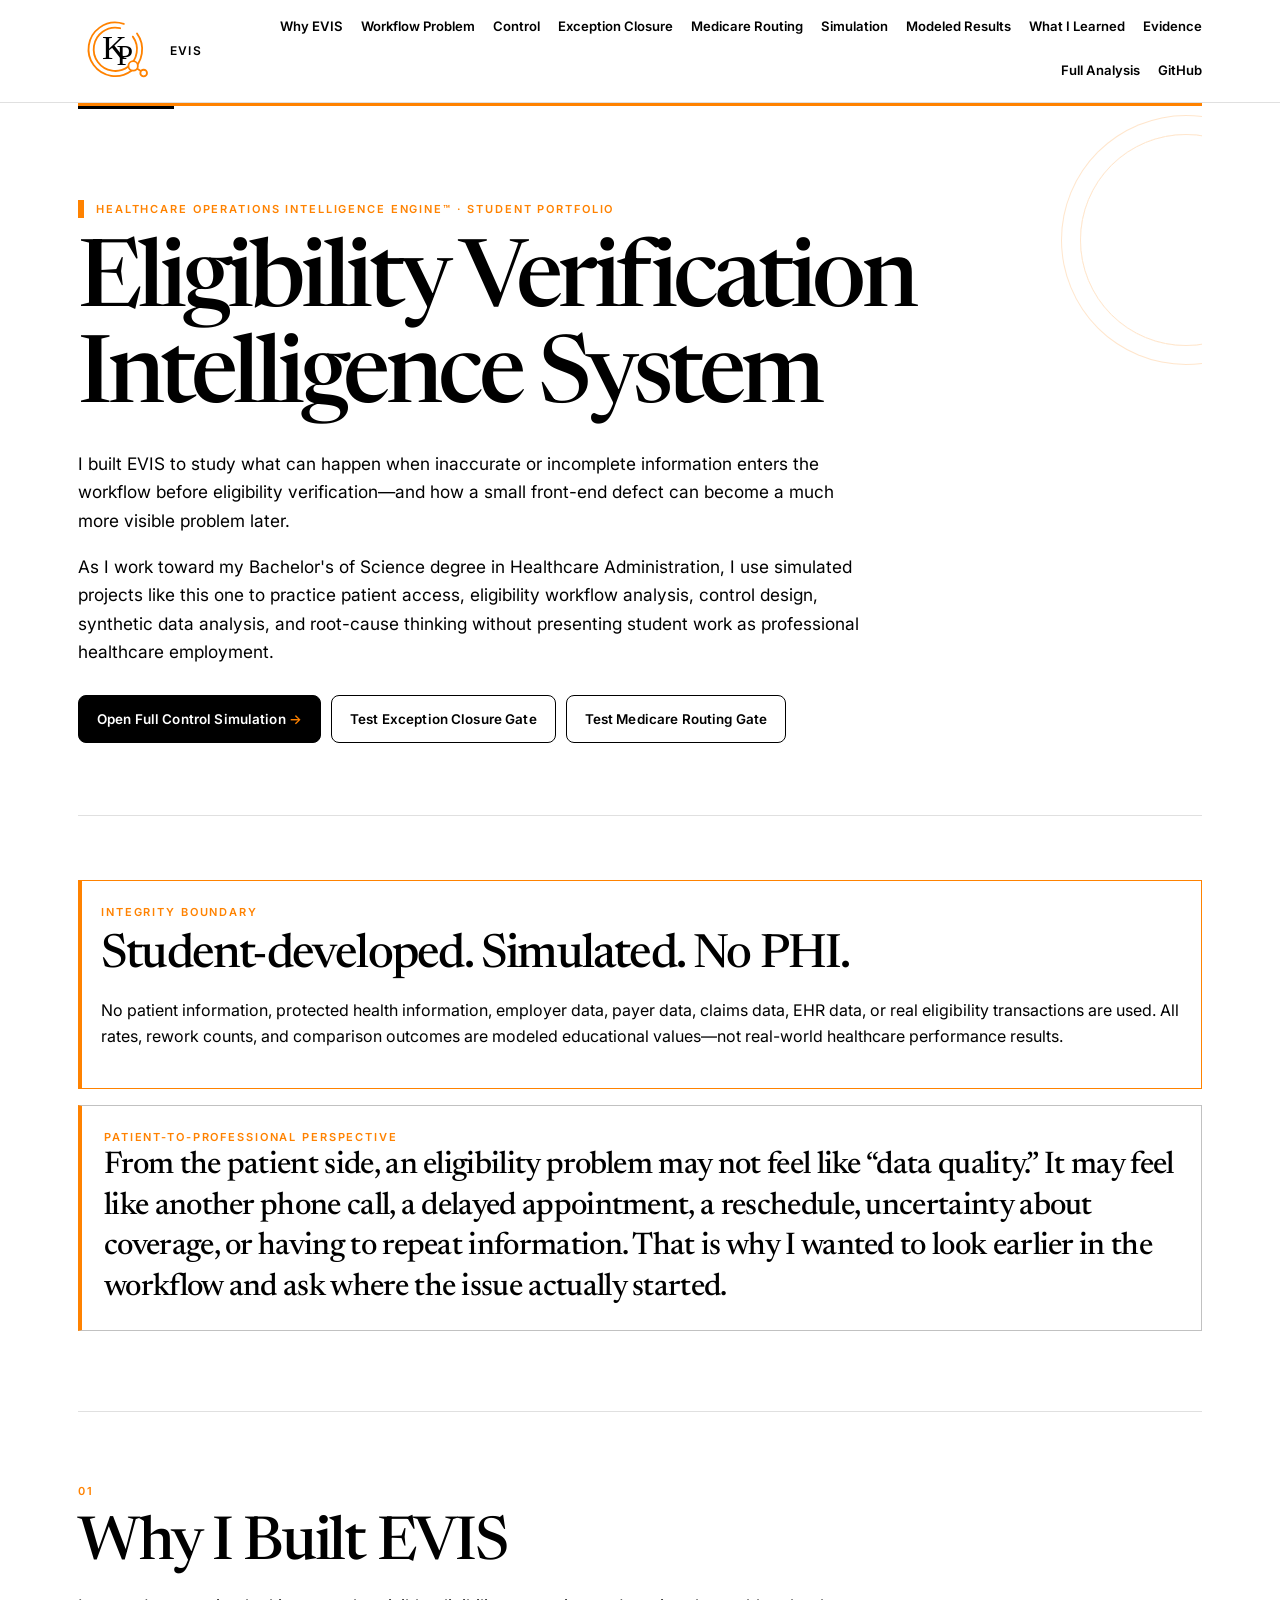
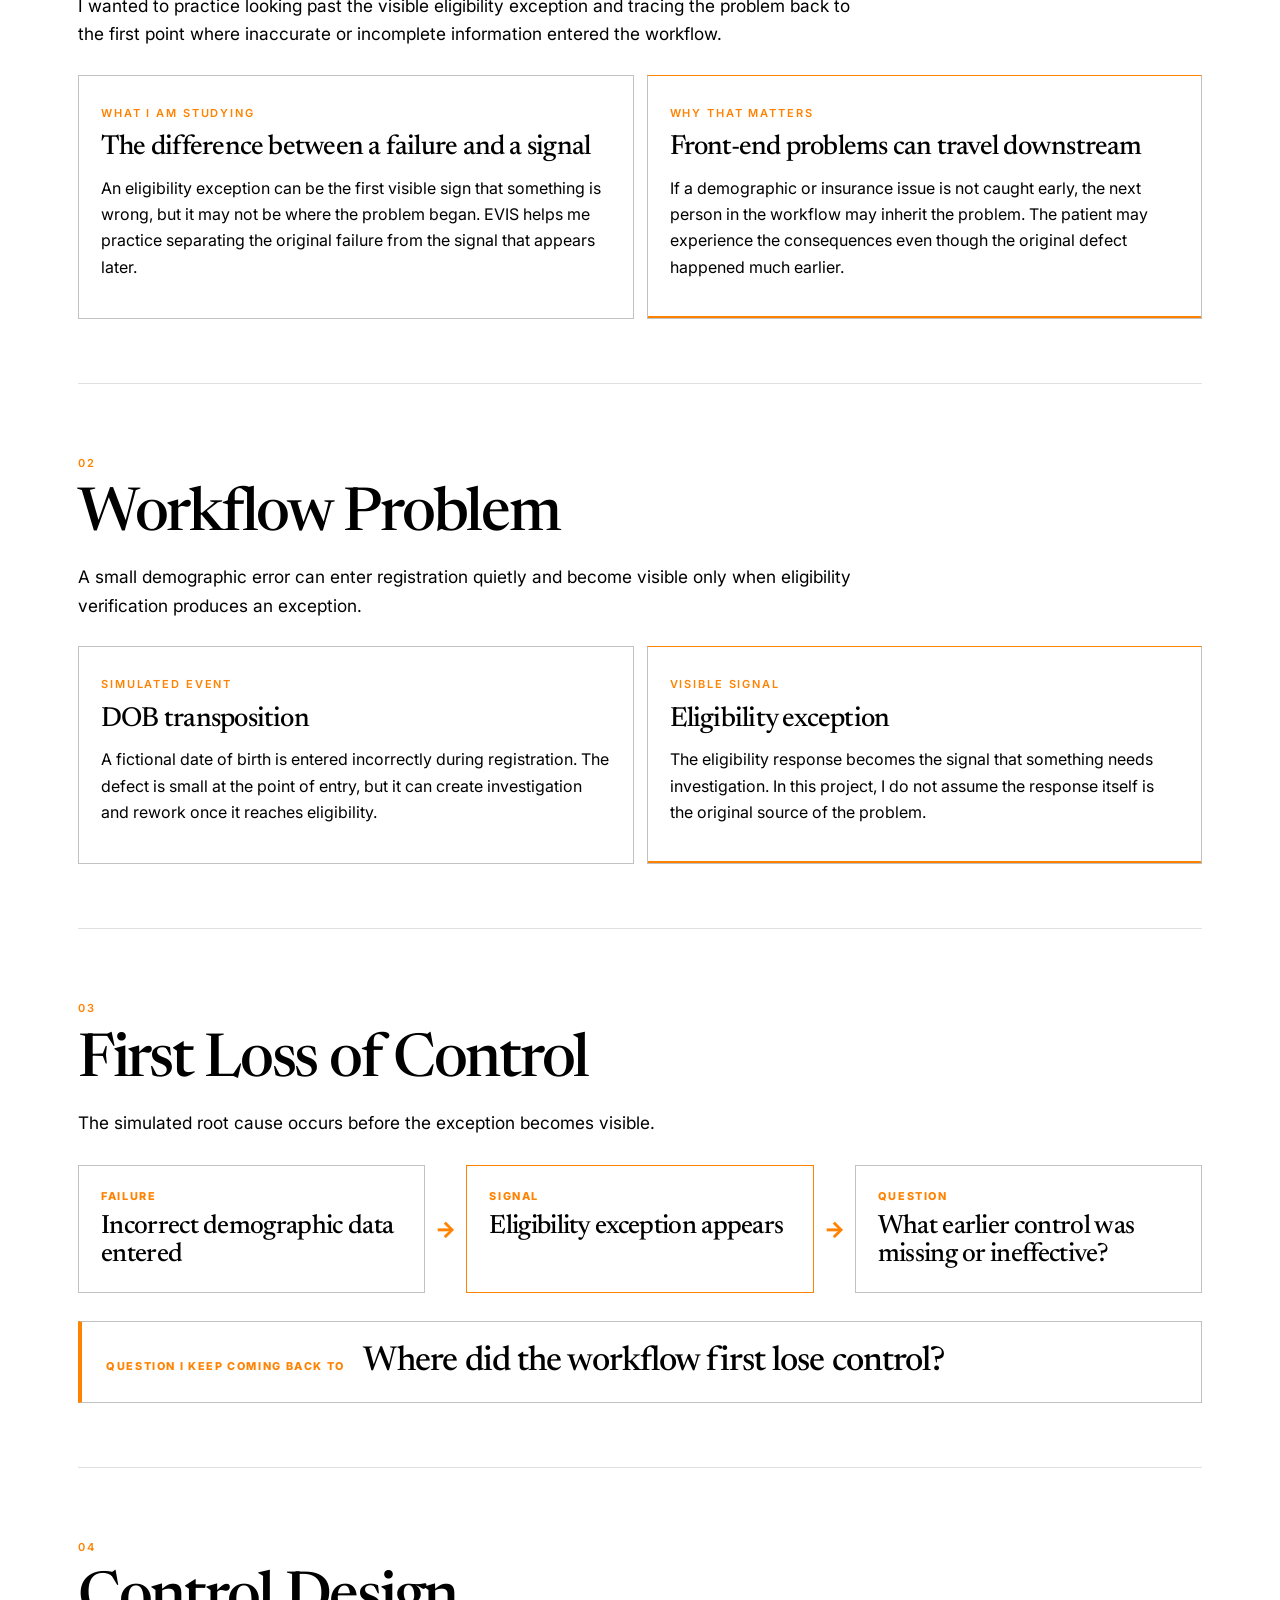
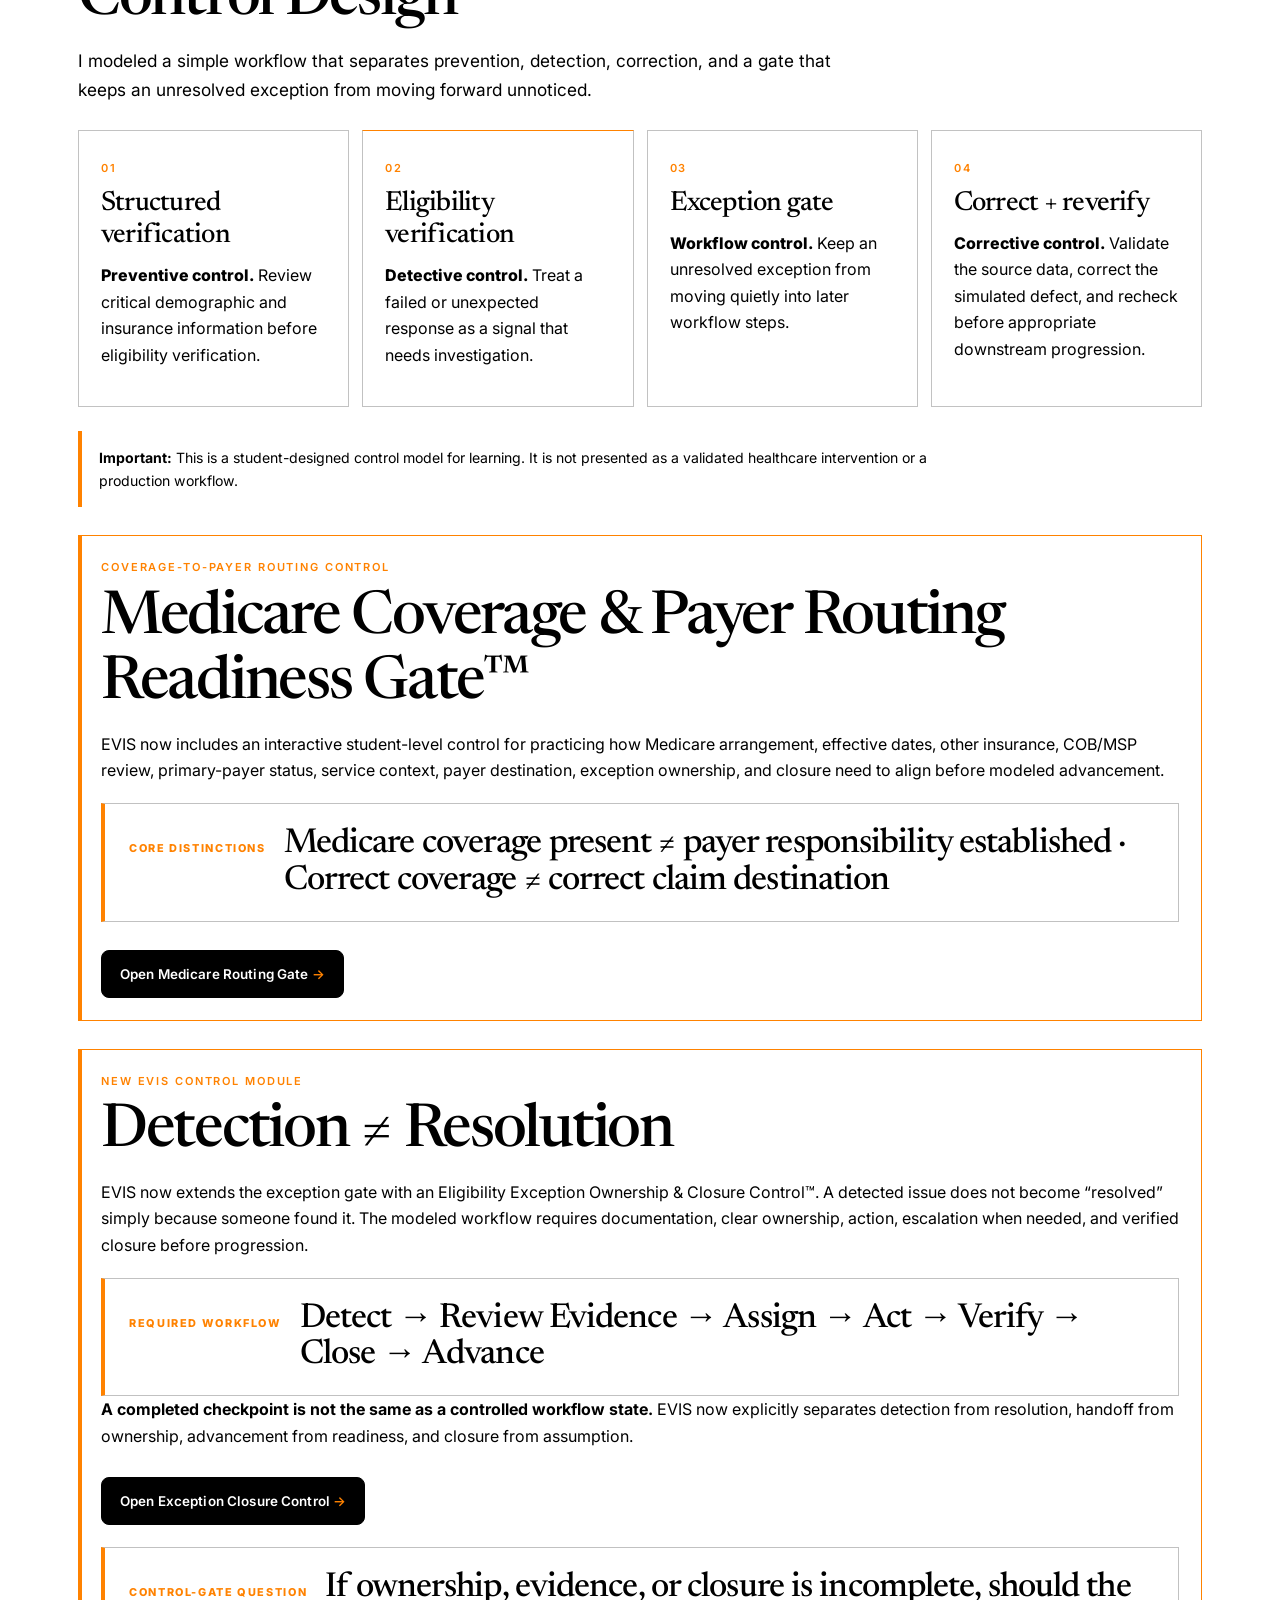
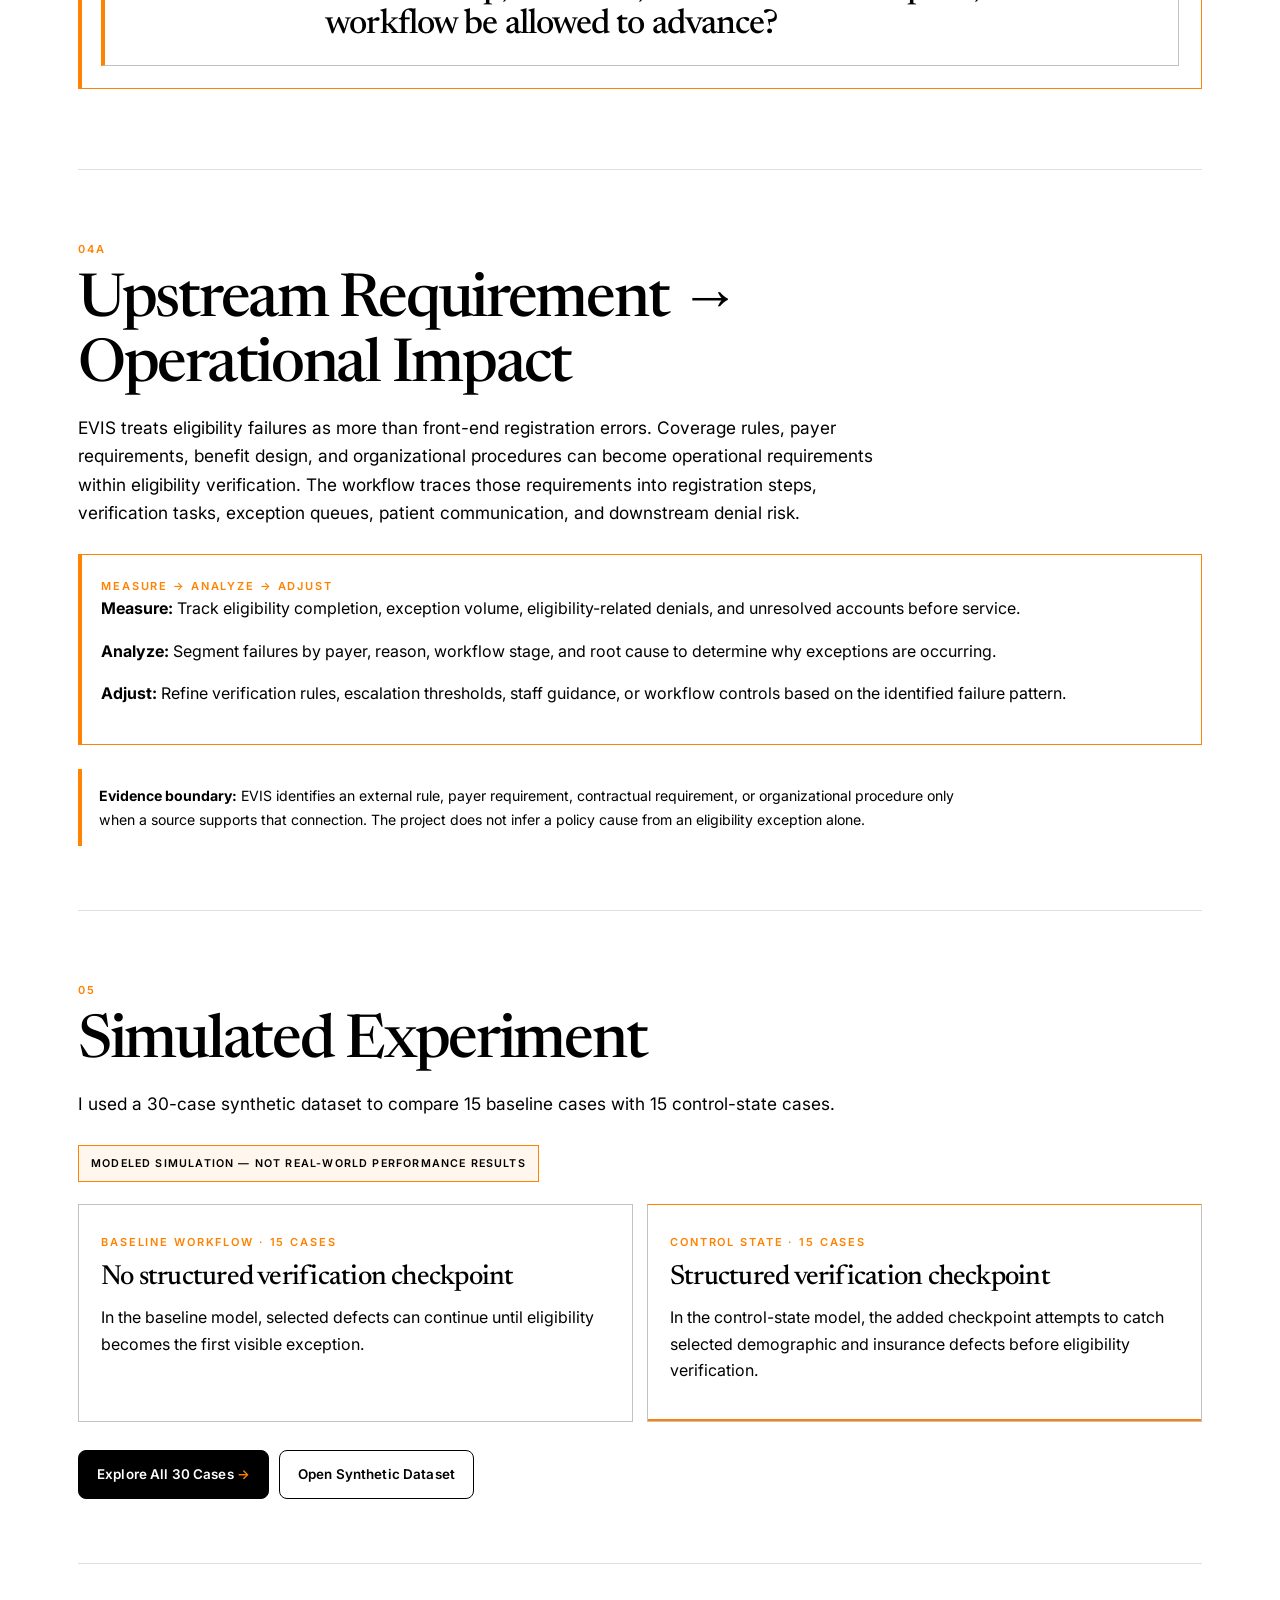
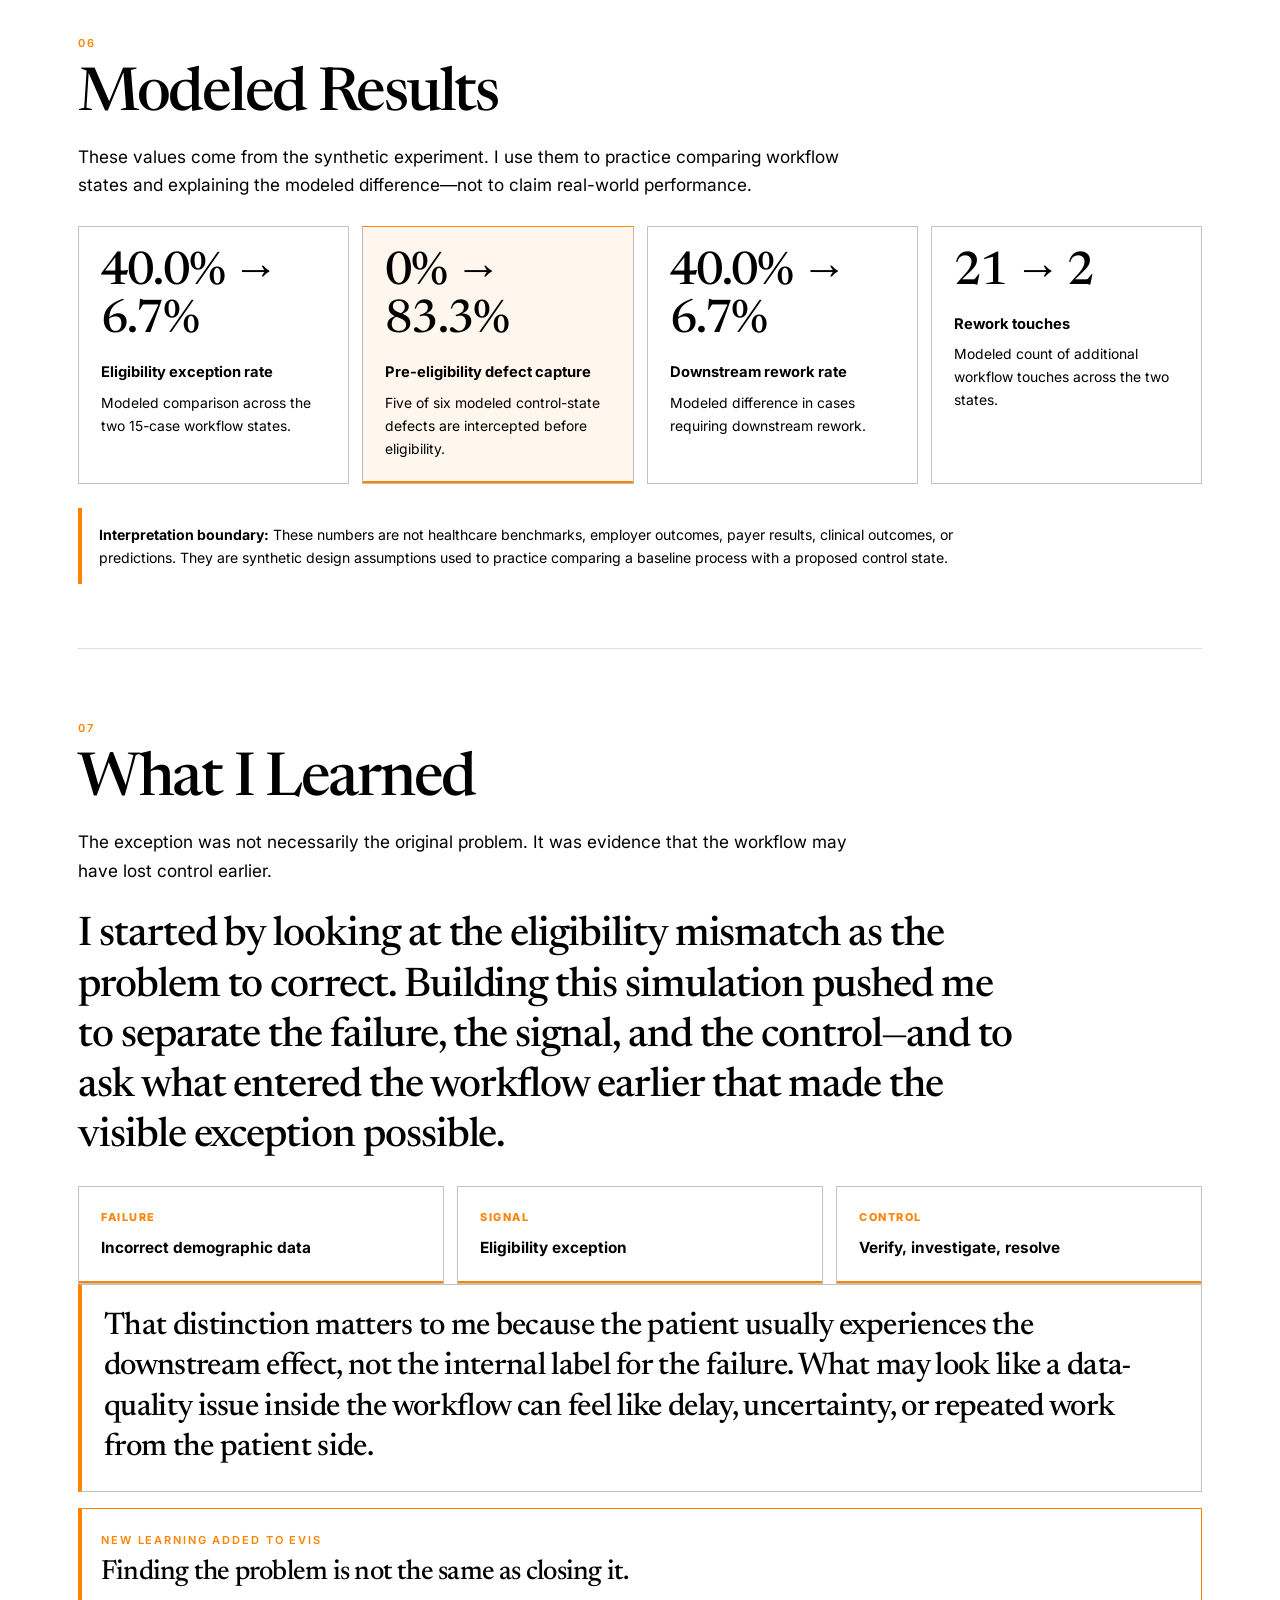
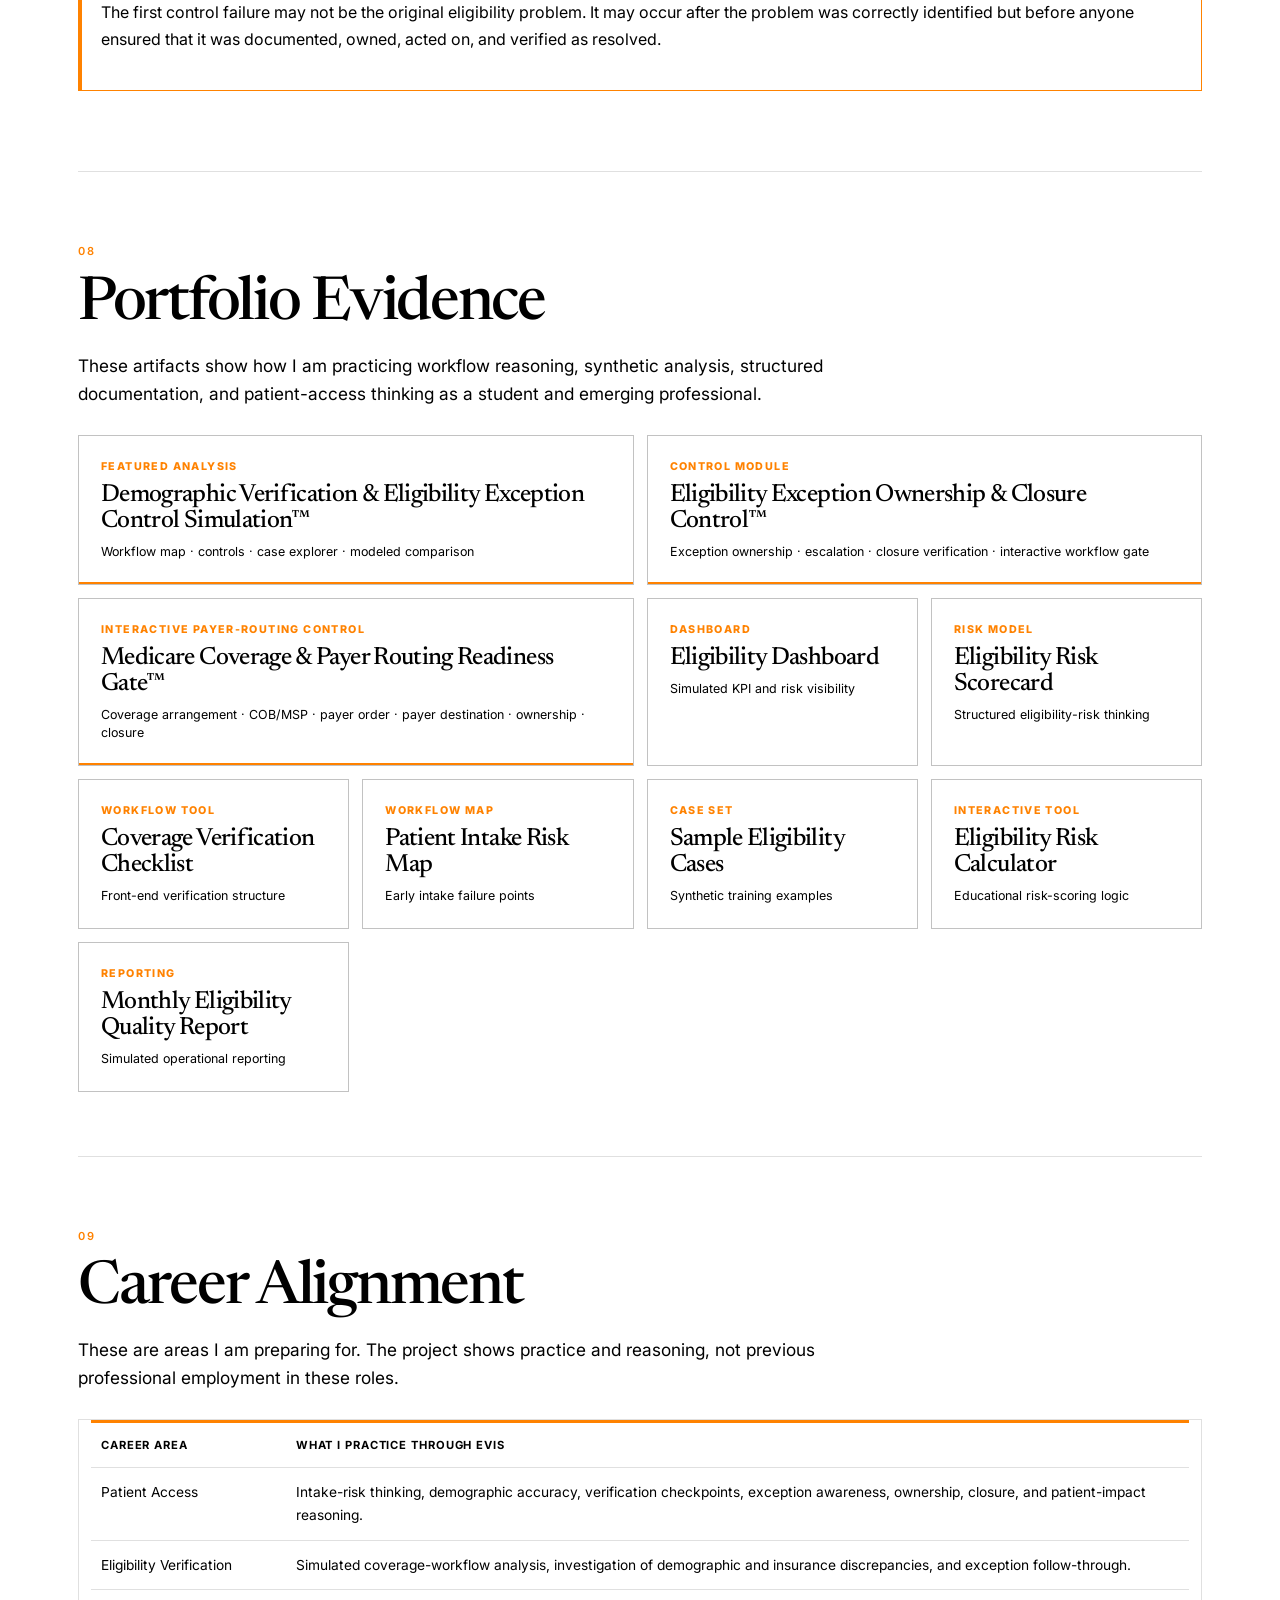
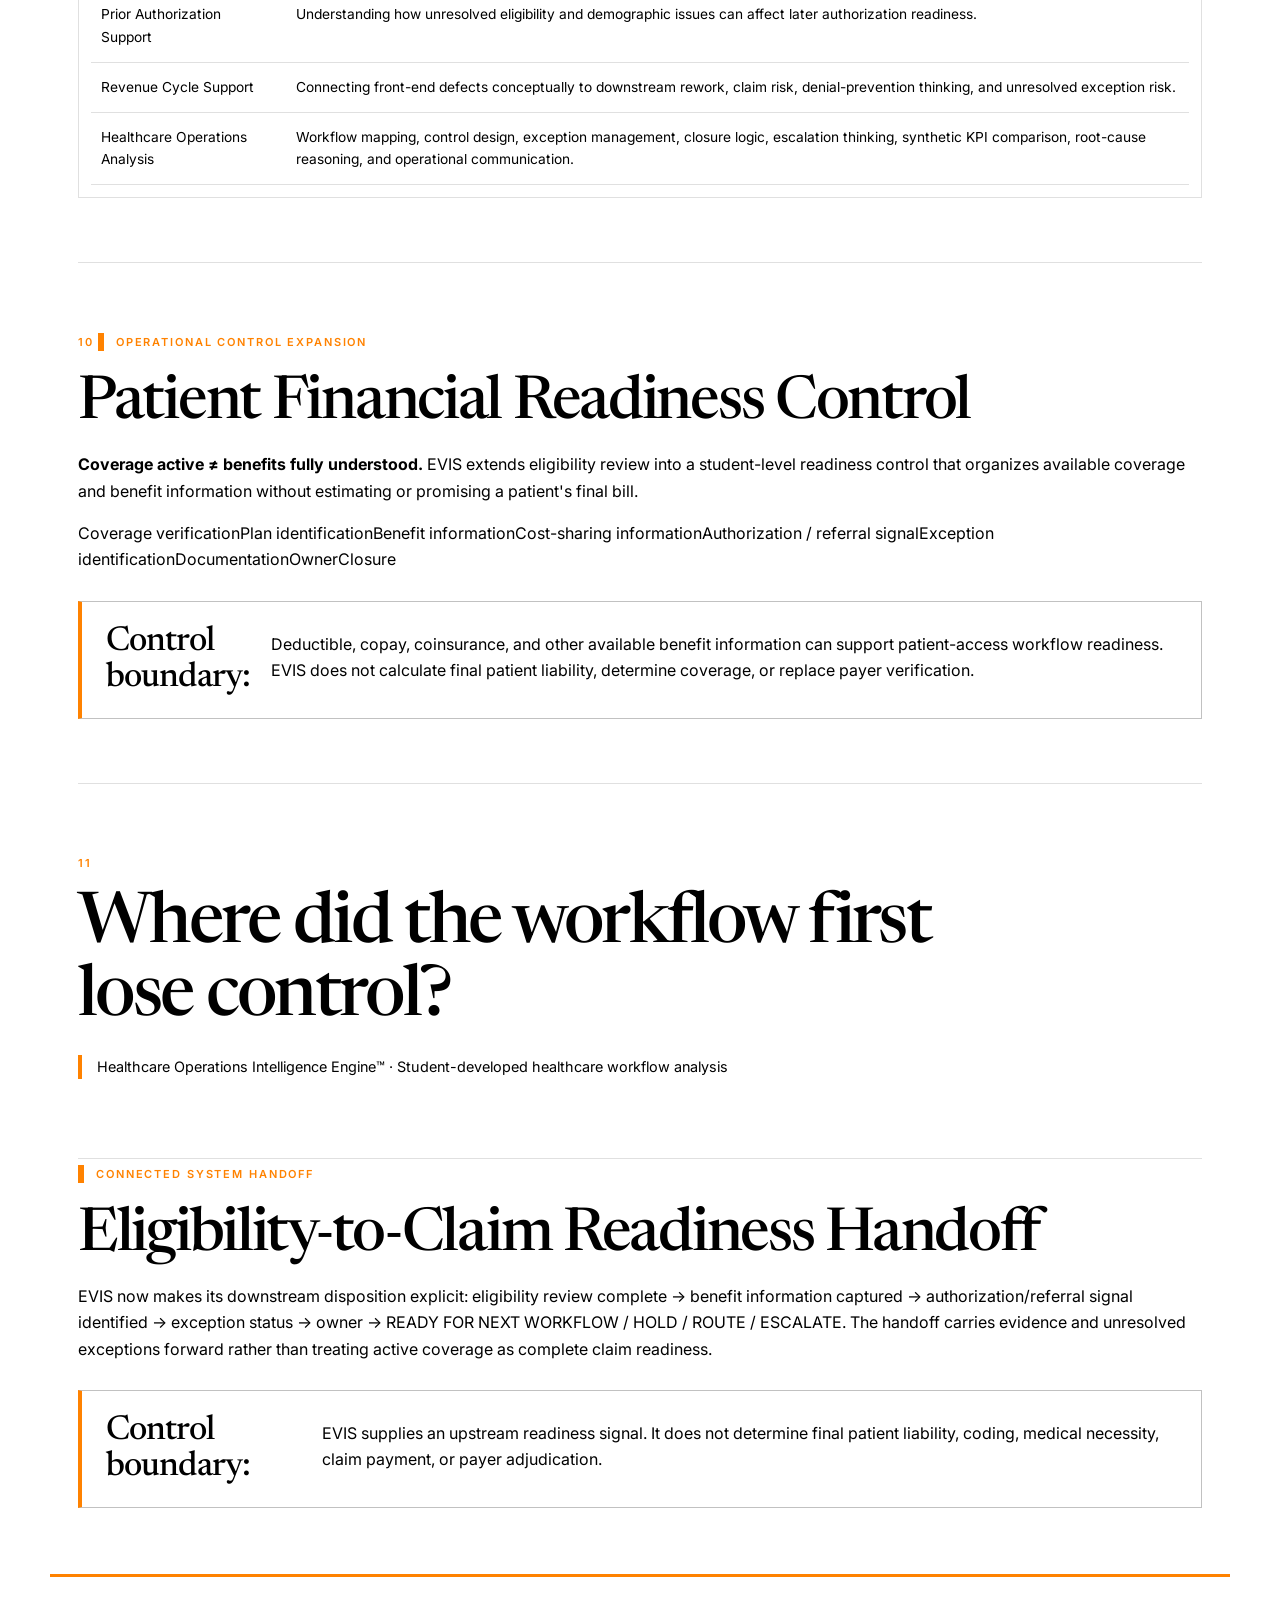
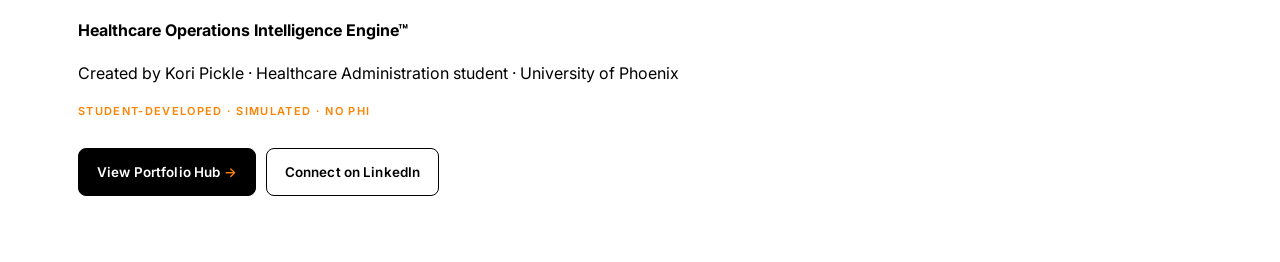
==== commit ddfb1b71: "Add connected workflow handoff control" ====
--- a/index.html
+++ b/index.html
@@ -367,6 +367,13 @@
     <p class="final-question">Where did the workflow first lose control?</p>
     <p class="final-subtext">Healthcare Operations Intelligence Engine™ · Student-developed healthcare workflow analysis</p>
   </section>
+  <section class="shell-card">
+    <p class="eyebrow">Connected System Handoff</p>
+    <h2>Eligibility-to-Claim Readiness Handoff</h2>
+    <p>EVIS now makes its downstream disposition explicit: eligibility review complete → benefit information captured → authorization/referral signal identified → exception status → owner → READY FOR NEXT WORKFLOW / HOLD / ROUTE / ESCALATE. The handoff carries evidence and unresolved exceptions forward rather than treating active coverage as complete claim readiness.</p>
+    <div class="insight-banner"><strong>Control boundary:</strong> EVIS supplies an upstream readiness signal. It does not determine final patient liability, coding, medical necessity, claim payment, or payer adjudication.</div>
+  </section>
+
 </main>
 
 <footer class="site-footer">
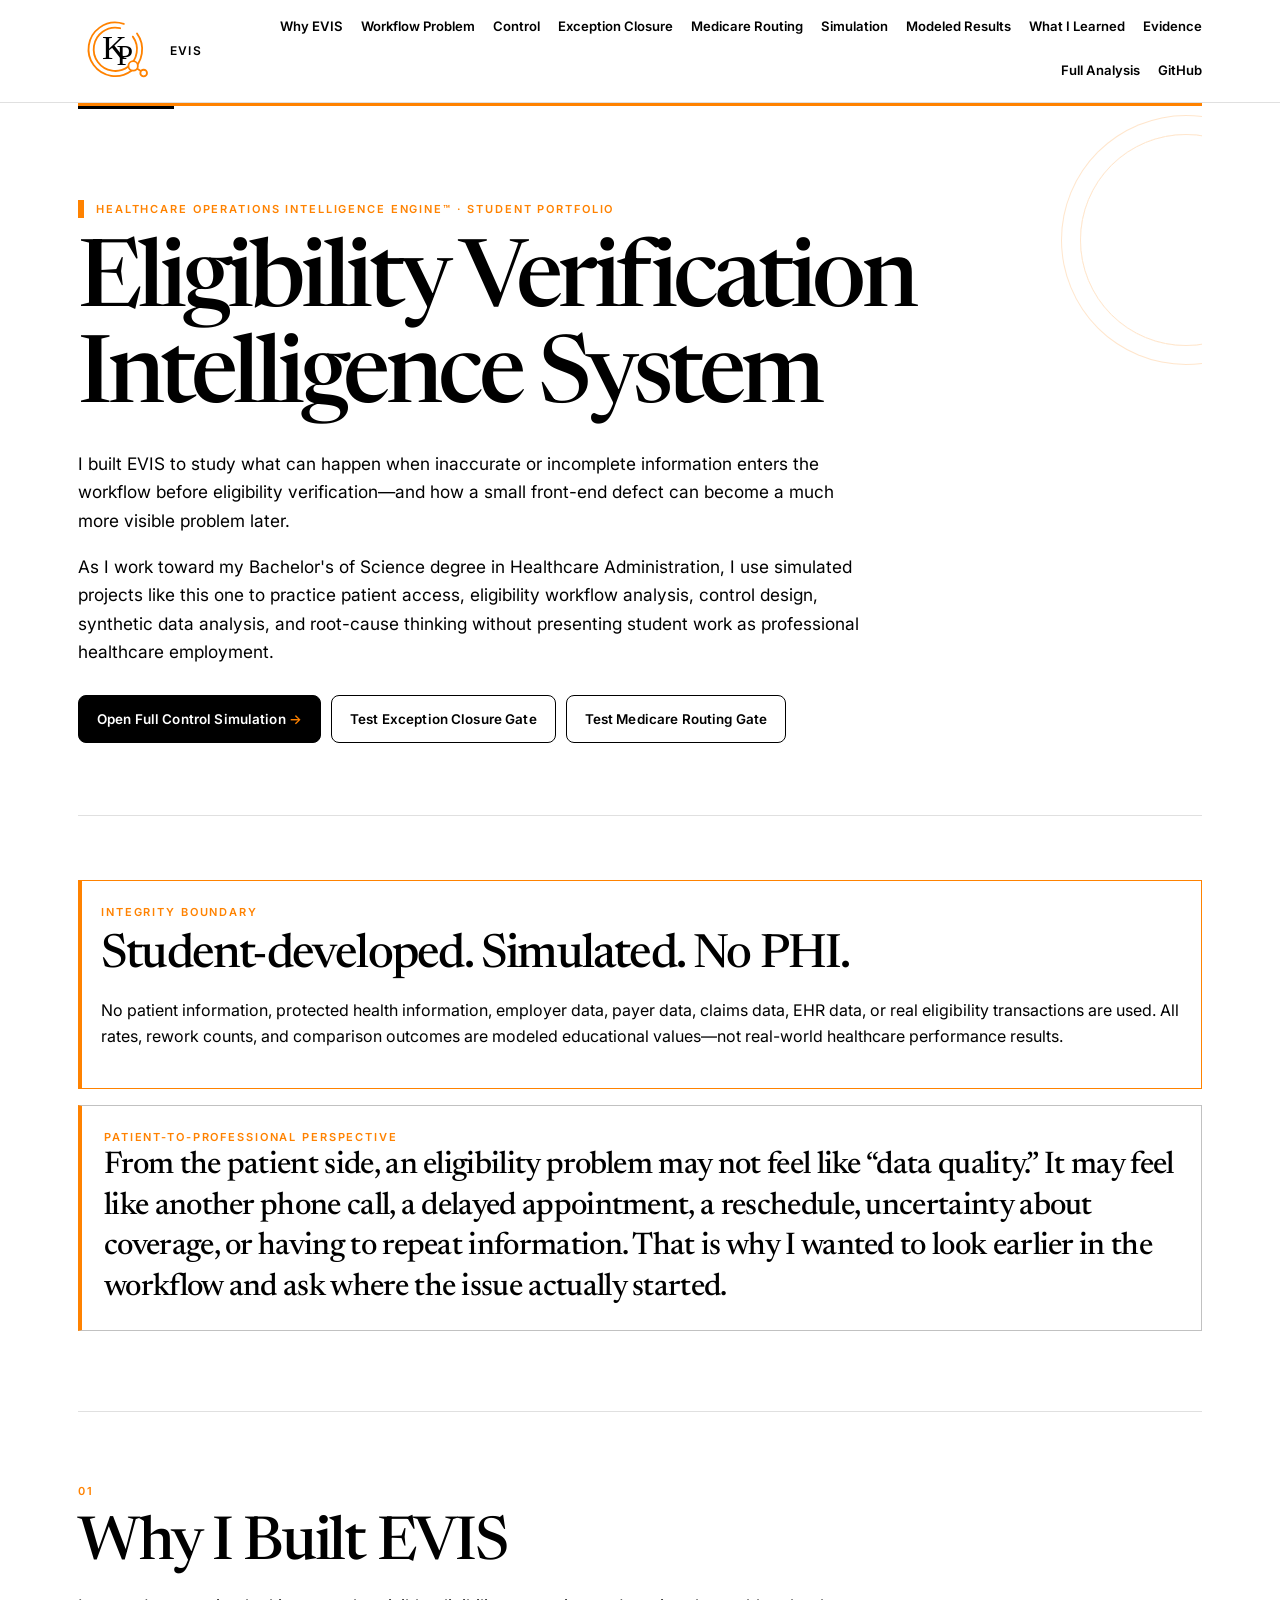
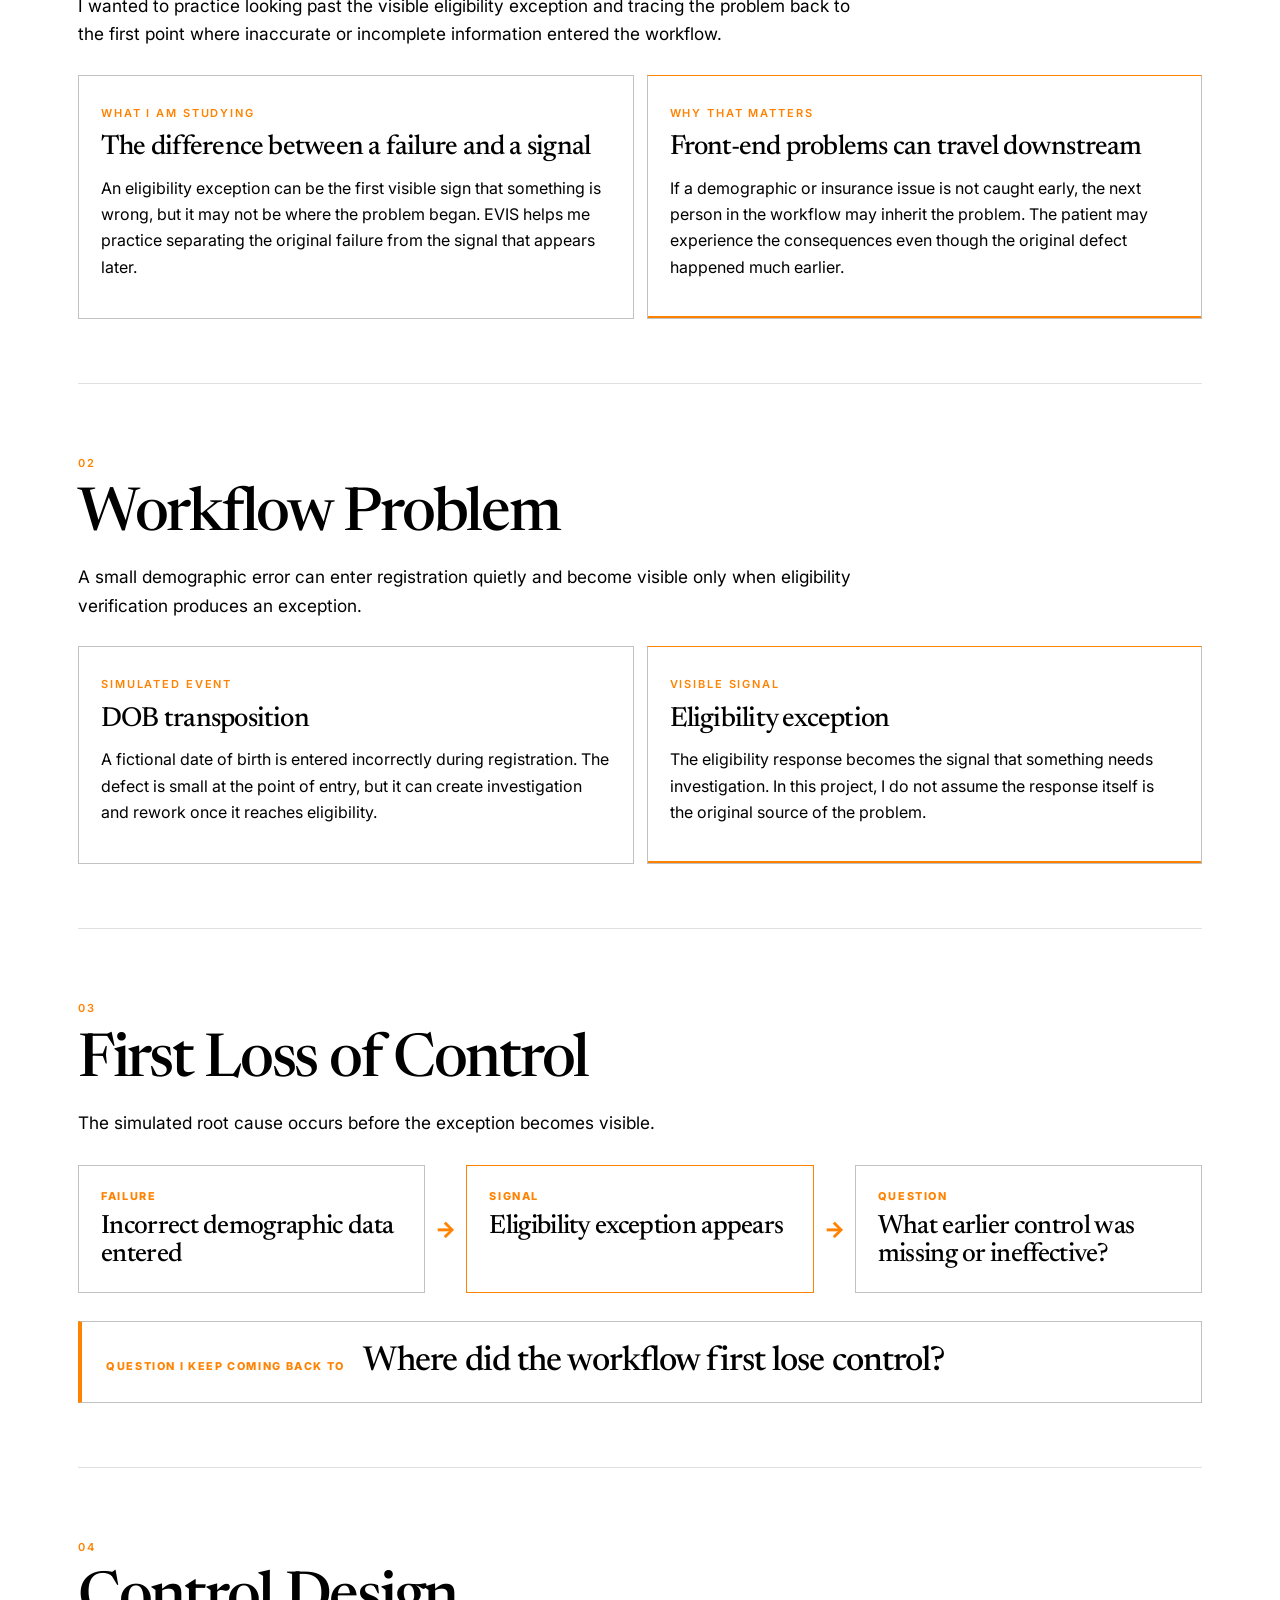
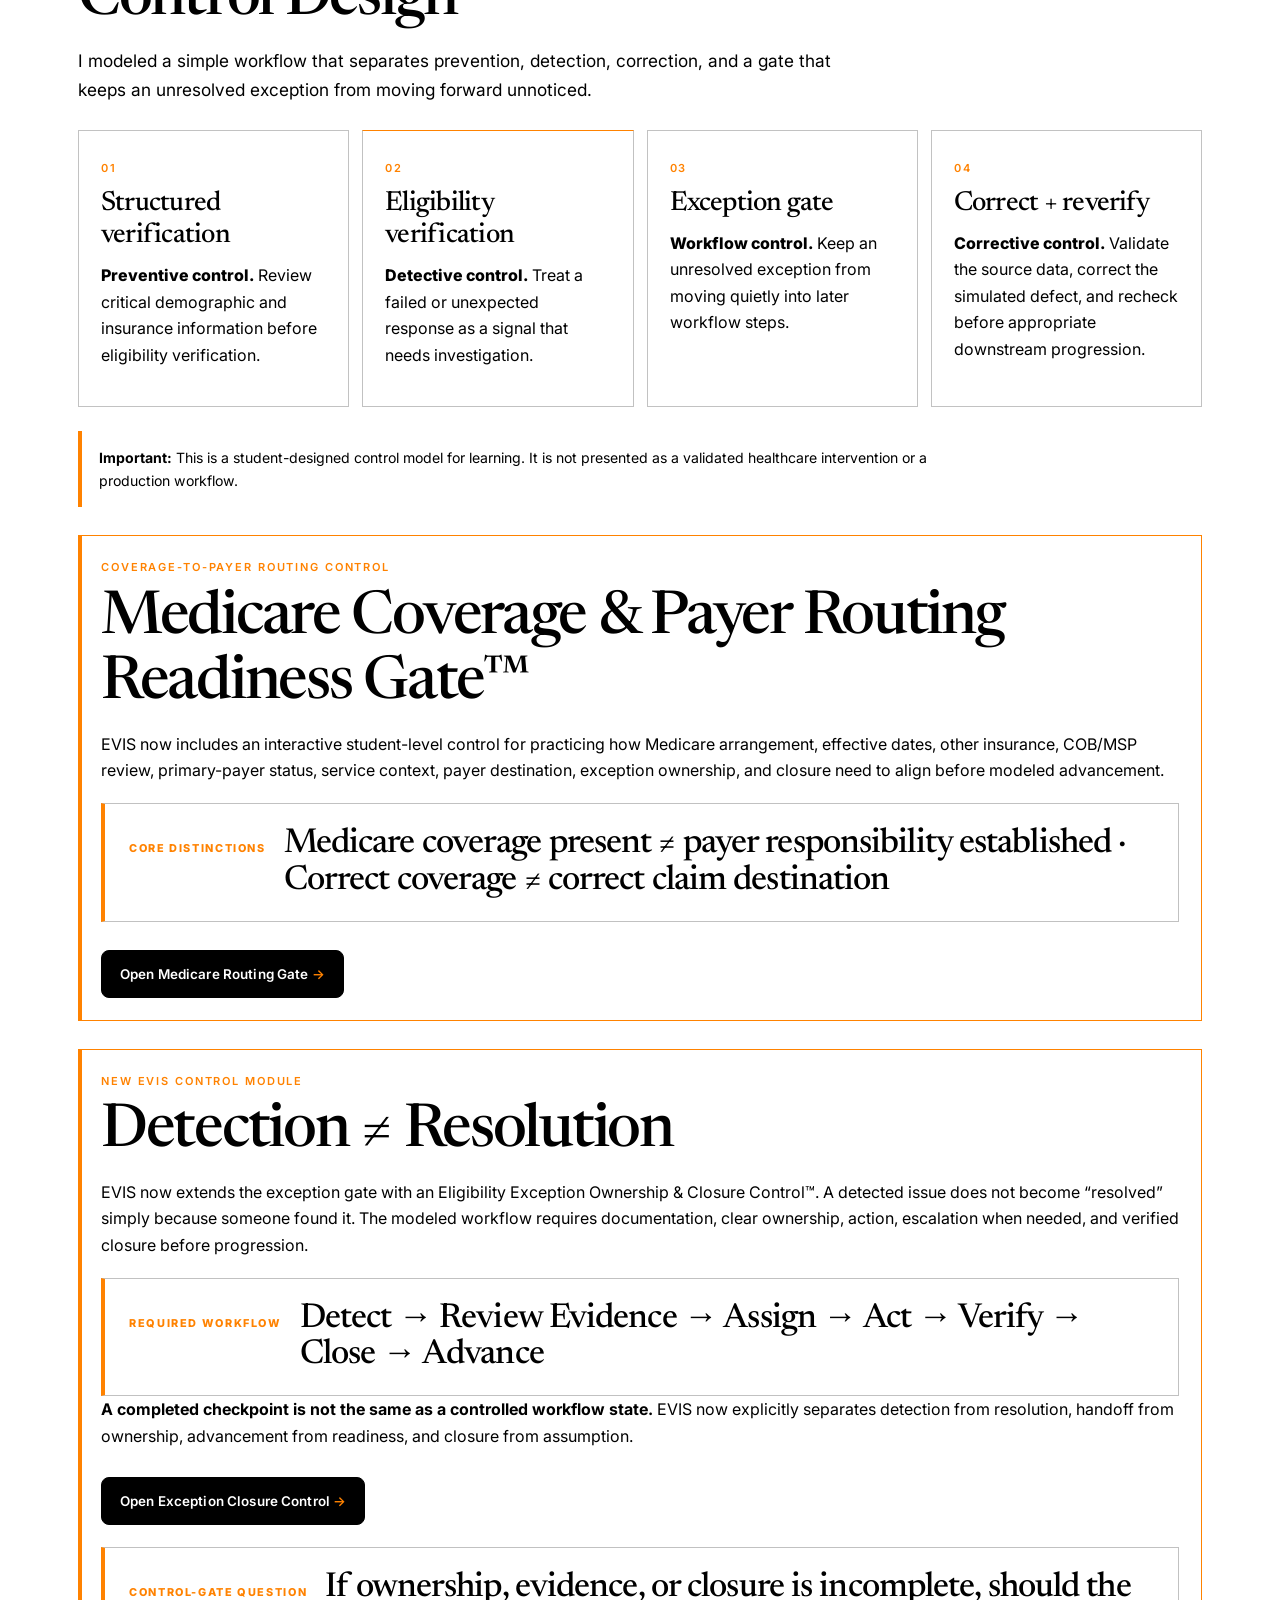
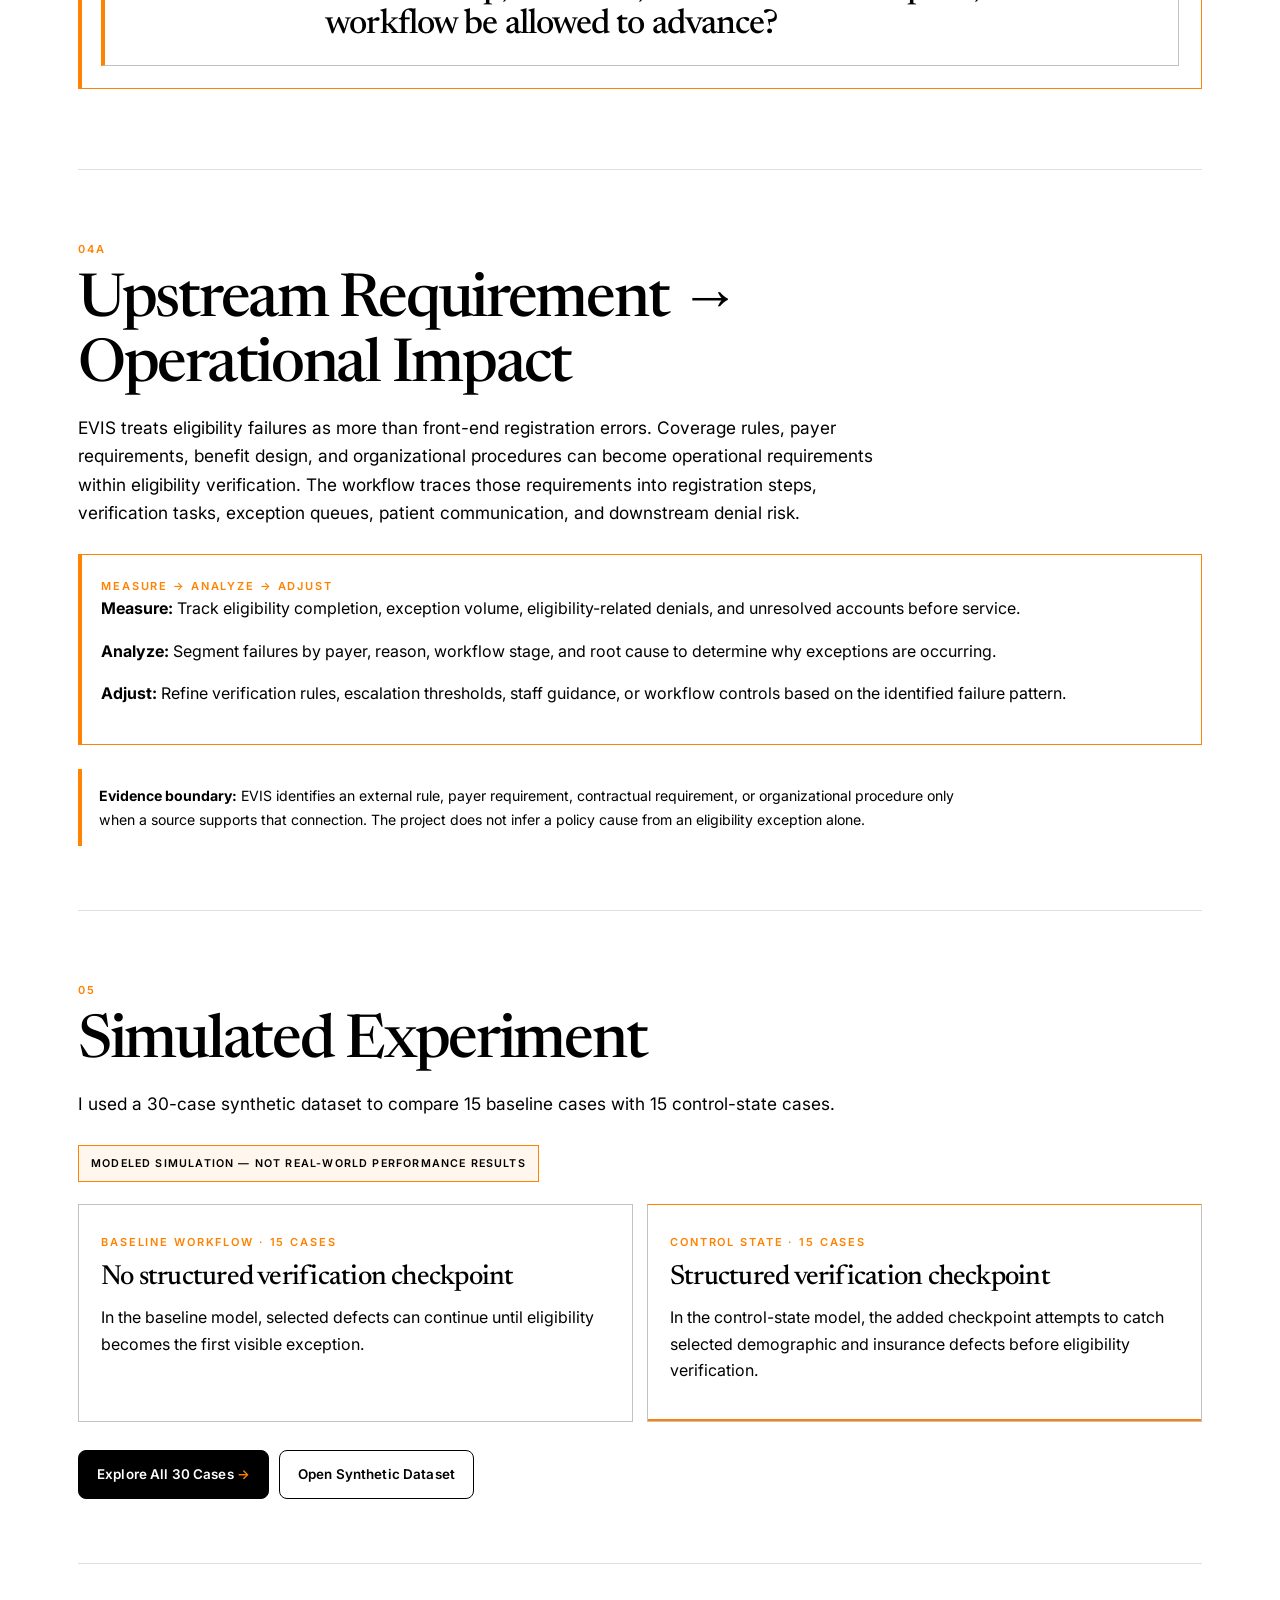
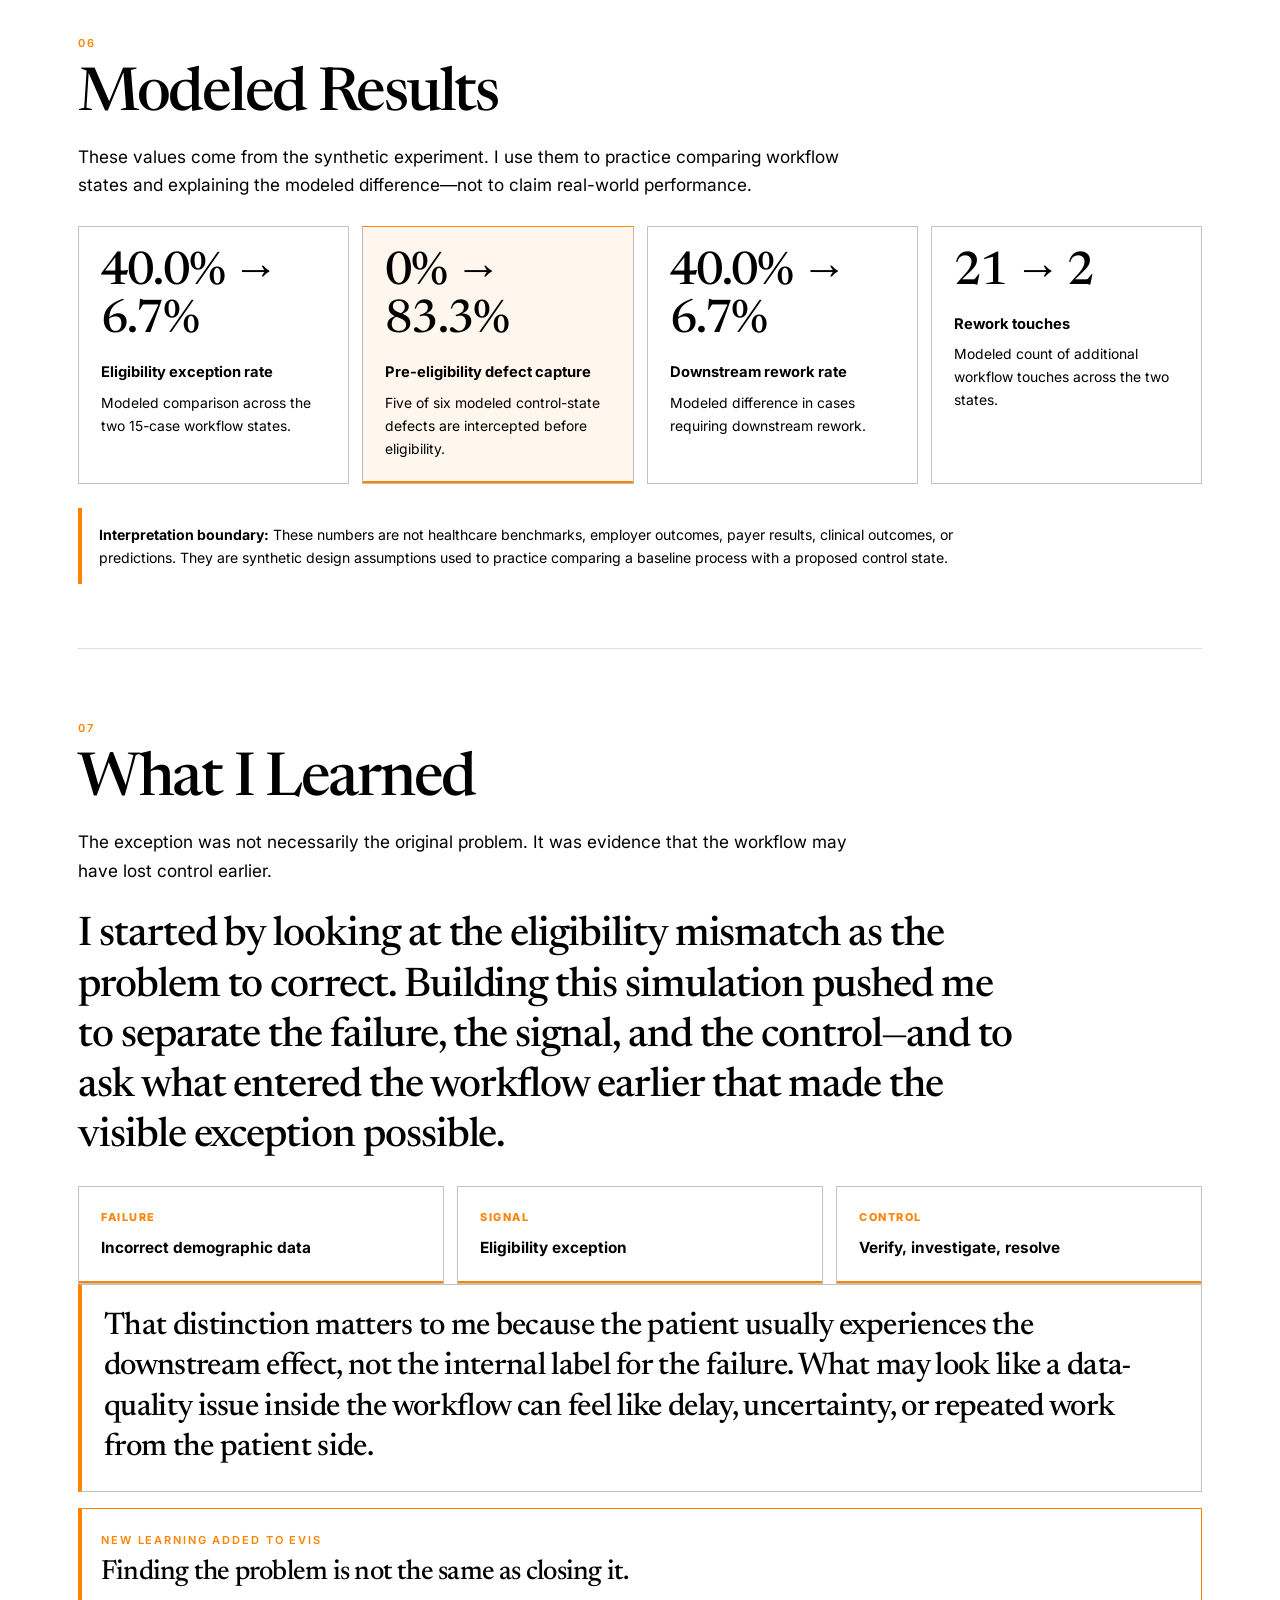
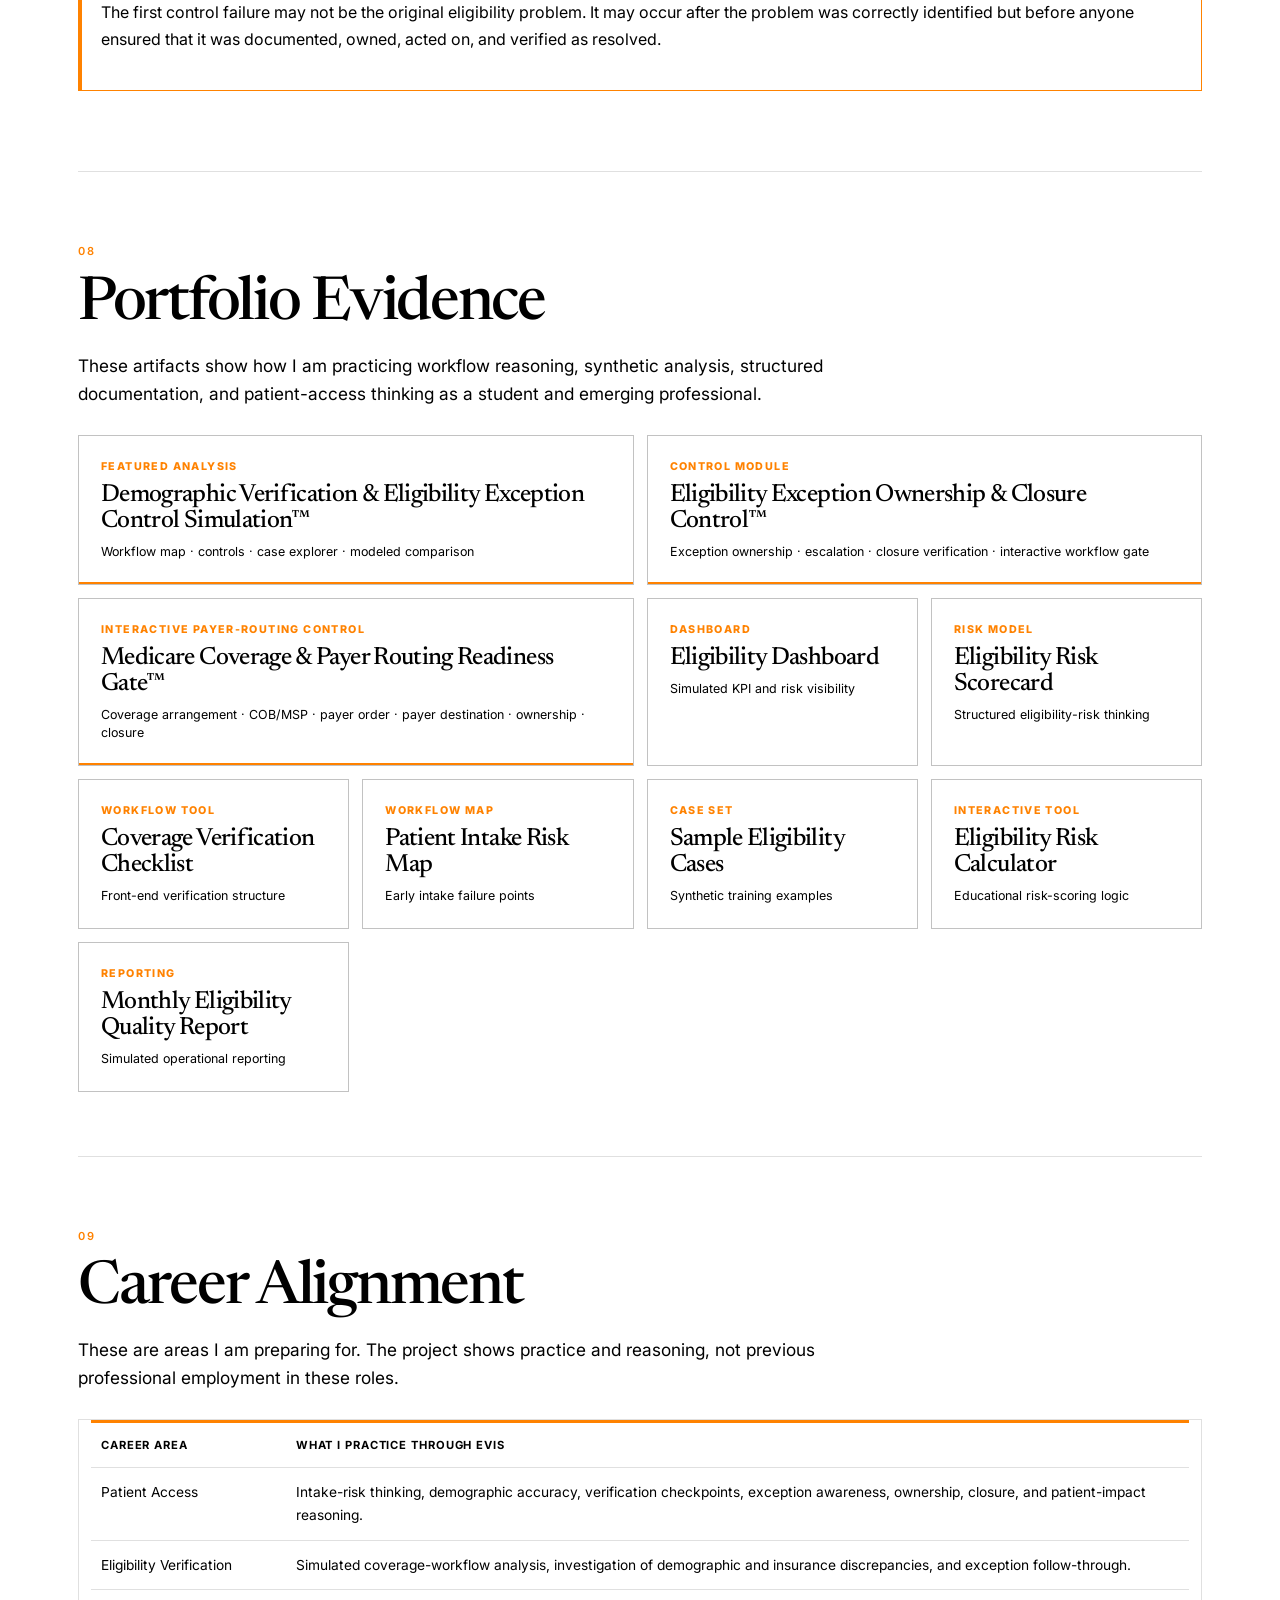
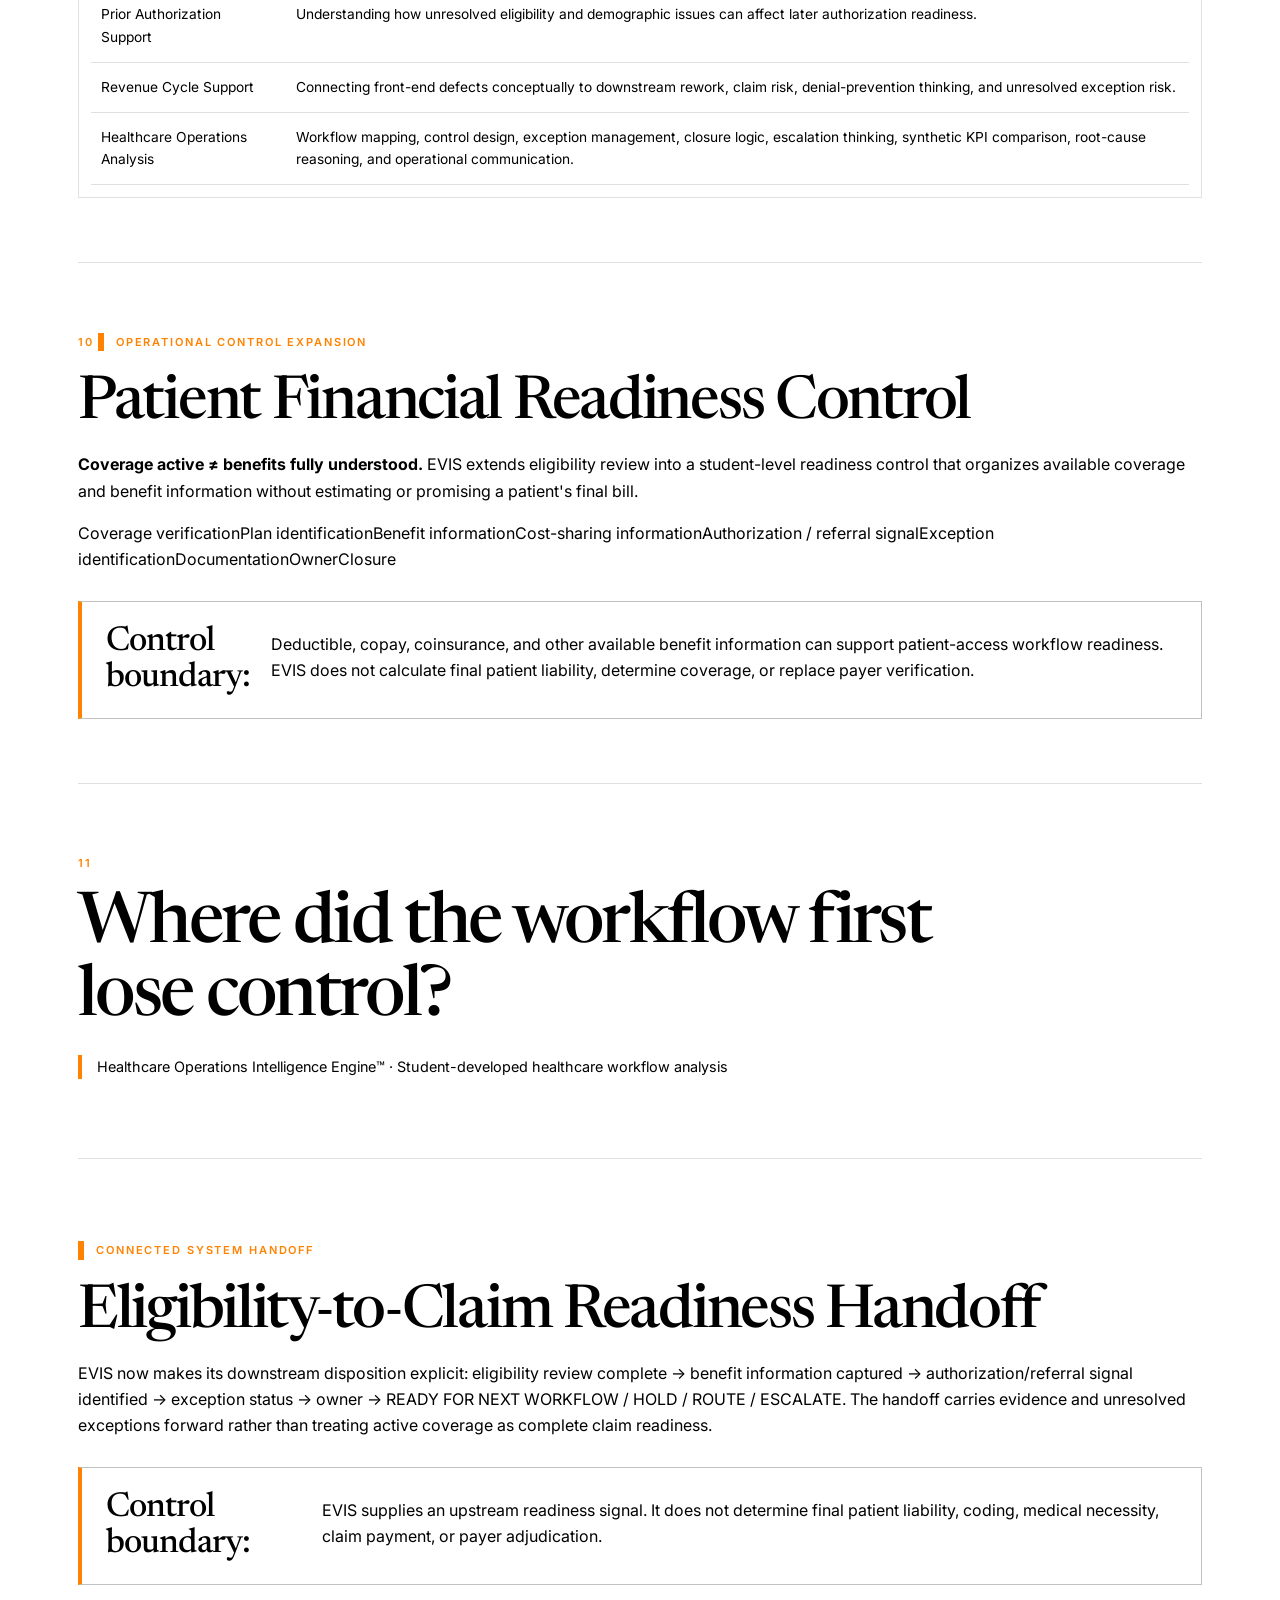
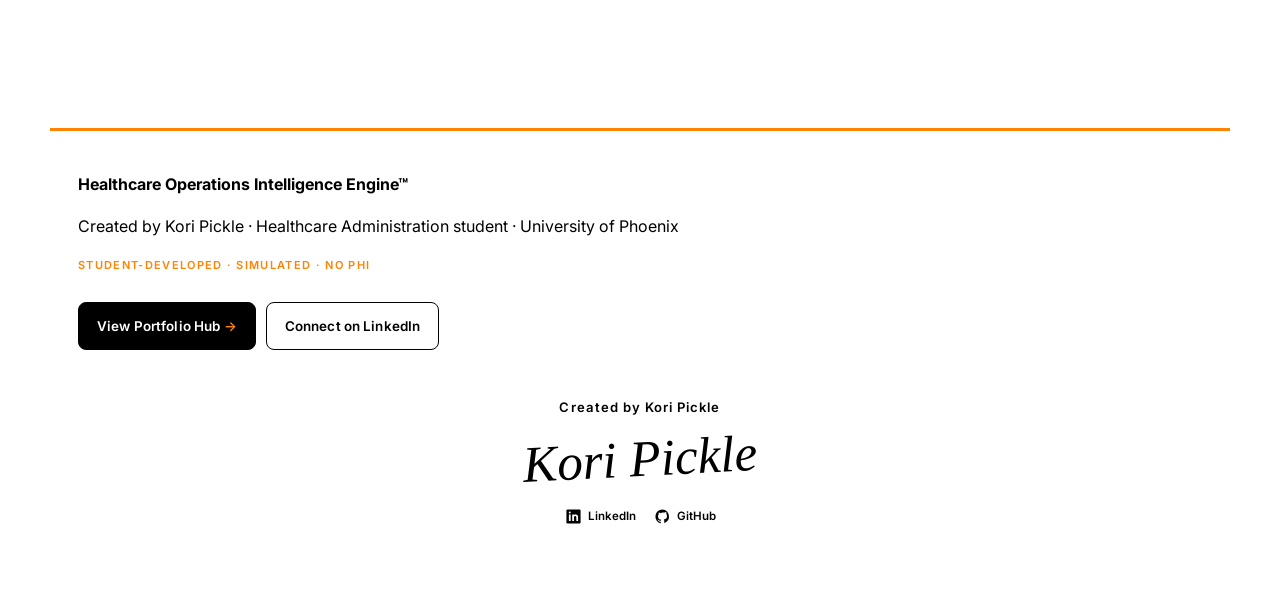
==== commit cff05571: "Add branded cursive creator signature and LinkedIn/GitHub footer icons" ====
--- a/index.html
+++ b/index.html
@@ -384,6 +384,15 @@
     <a class="primary-button" href="https://healthcare-operations-portfolio-hub.vercel.app/" target="_blank" rel="noreferrer">View Portfolio Hub</a>
     <a class="secondary-button" href="https://www.linkedin.com/in/kori-pickle" target="_blank" rel="noreferrer">Connect on LinkedIn</a>
   </div>
+
+  <div class="kp-signed-footer" aria-label="Created by Kori Pickle and social profiles">
+    <div class="kp-credit">Created by Kori Pickle</div>
+    <span class="kp-script">Kori Pickle</span>
+    <div class="kp-social">
+      <a href="https://www.linkedin.com/in/kori-pickle" aria-label="LinkedIn profile" target="_blank" rel="noopener noreferrer"><svg viewBox="0 0 24 24" aria-hidden="true"><path d="M20.45 2H3.55A1.55 1.55 0 0 0 2 3.55v16.9A1.55 1.55 0 0 0 3.55 22h16.9A1.55 1.55 0 0 0 22 20.45V3.55A1.55 1.55 0 0 0 20.45 2ZM8 18.5H5.5V9H8v9.5ZM6.75 7.8a1.45 1.45 0 1 1 0-2.9 1.45 1.45 0 0 1 0 2.9ZM18.5 18.5H16v-4.65c0-1.1-.02-2.5-1.53-2.5-1.54 0-1.77 1.2-1.77 2.43v4.72h-2.5V9h2.4v1.3h.04A2.64 2.64 0 0 1 15.02 9c2.54 0 3.48 1.67 3.48 3.84v5.66Z"/></svg>LinkedIn</a>
+      <a href="https://github.com/koripickle1101-TN" aria-label="GitHub profile" target="_blank" rel="noopener noreferrer"><svg viewBox="0 0 24 24" aria-hidden="true"><path d="M12 2a10 10 0 0 0-3.16 19.49c.5.09.68-.22.68-.48v-1.7c-2.77.6-3.35-1.18-3.35-1.18-.45-1.14-1.1-1.44-1.1-1.44-.9-.62.07-.61.07-.61 1 .07 1.53 1.03 1.53 1.03.89 1.52 2.34 1.08 2.91.82.09-.64.35-1.08.64-1.33-2.21-.25-4.54-1.11-4.54-4.94 0-1.09.39-1.99 1.03-2.69-.1-.25-.45-1.27.1-2.65 0 0 .84-.27 2.75 1.03A9.58 9.58 0 0 1 12 6.47c.85 0 1.7.12 2.5.34 1.9-1.3 2.74-1.03 2.74-1.03.55 1.38.2 2.4.1 2.65.64.7 1.03 1.6 1.03 2.69 0 3.84-2.34 4.68-4.57 4.93.36.31.68.91.68 1.84v2.72c0 .27.18.58.69.48A10 10 0 0 0 12 2Z"/></svg>GitHub</a>
+    </div>
+  </div>
 </footer>
 </body>
 </html>
--- a/style.css
+++ b/style.css
@@ -337,3 +337,17 @@
     flex-basis:78px;
   }
 }
+
+/* HOIE BRAND SYSTEM — typography, balanced spacing, and workflow visuals */
+:root{--brand-white:#FFFFFF;--brand-black:#000000;--brand-orange:#FF8200;--brand-structure:#F7F5F2}
+body{background:#FFFFFF;color:#000000;font-family:'Inter',Arial,sans-serif}
+h1,h2,h3,.editorial-heading{font-family:'Newsreader',Georgia,serif;letter-spacing:-.025em}
+main>section{padding-top:clamp(3rem,6vw,6rem);padding-bottom:clamp(3rem,6vw,6rem)}
+.workflow-node,.flow-node,.process-node{border:2px solid #000;outline:2px solid rgba(255,130,0,.42);outline-offset:5px;border-radius:999px;box-shadow:0 0 0 10px rgba(255,130,0,.07)}
+.workflow-connector,.dotted-connector{border-color:#FF8200;border-style:dotted}
+.kp-signed-footer{margin:1.8rem auto 0;text-align:center;max-width:440px;color:#000;padding:1.25rem}
+.kp-signed-footer .kp-credit{font:600 .82rem 'Inter',sans-serif;letter-spacing:.08em}
+.kp-signed-footer .kp-script{display:block;margin:.6rem 0;font-family:'Brush Script MT','Segoe Script','Lucida Handwriting',cursive;font-style:italic;font-size:clamp(2.1rem,4vw,3.4rem);font-weight:400;transform:rotate(-3deg);line-height:1.35}
+.kp-signed-footer .kp-social{display:flex;justify-content:center;gap:18px;margin-top:14px}
+.kp-signed-footer .kp-social a{color:#000;display:inline-flex;align-items:center;gap:6px;text-decoration:none;font:600 .72rem 'Inter',sans-serif}
+.kp-signed-footer .kp-social svg{width:17px;height:17px;fill:currentColor}
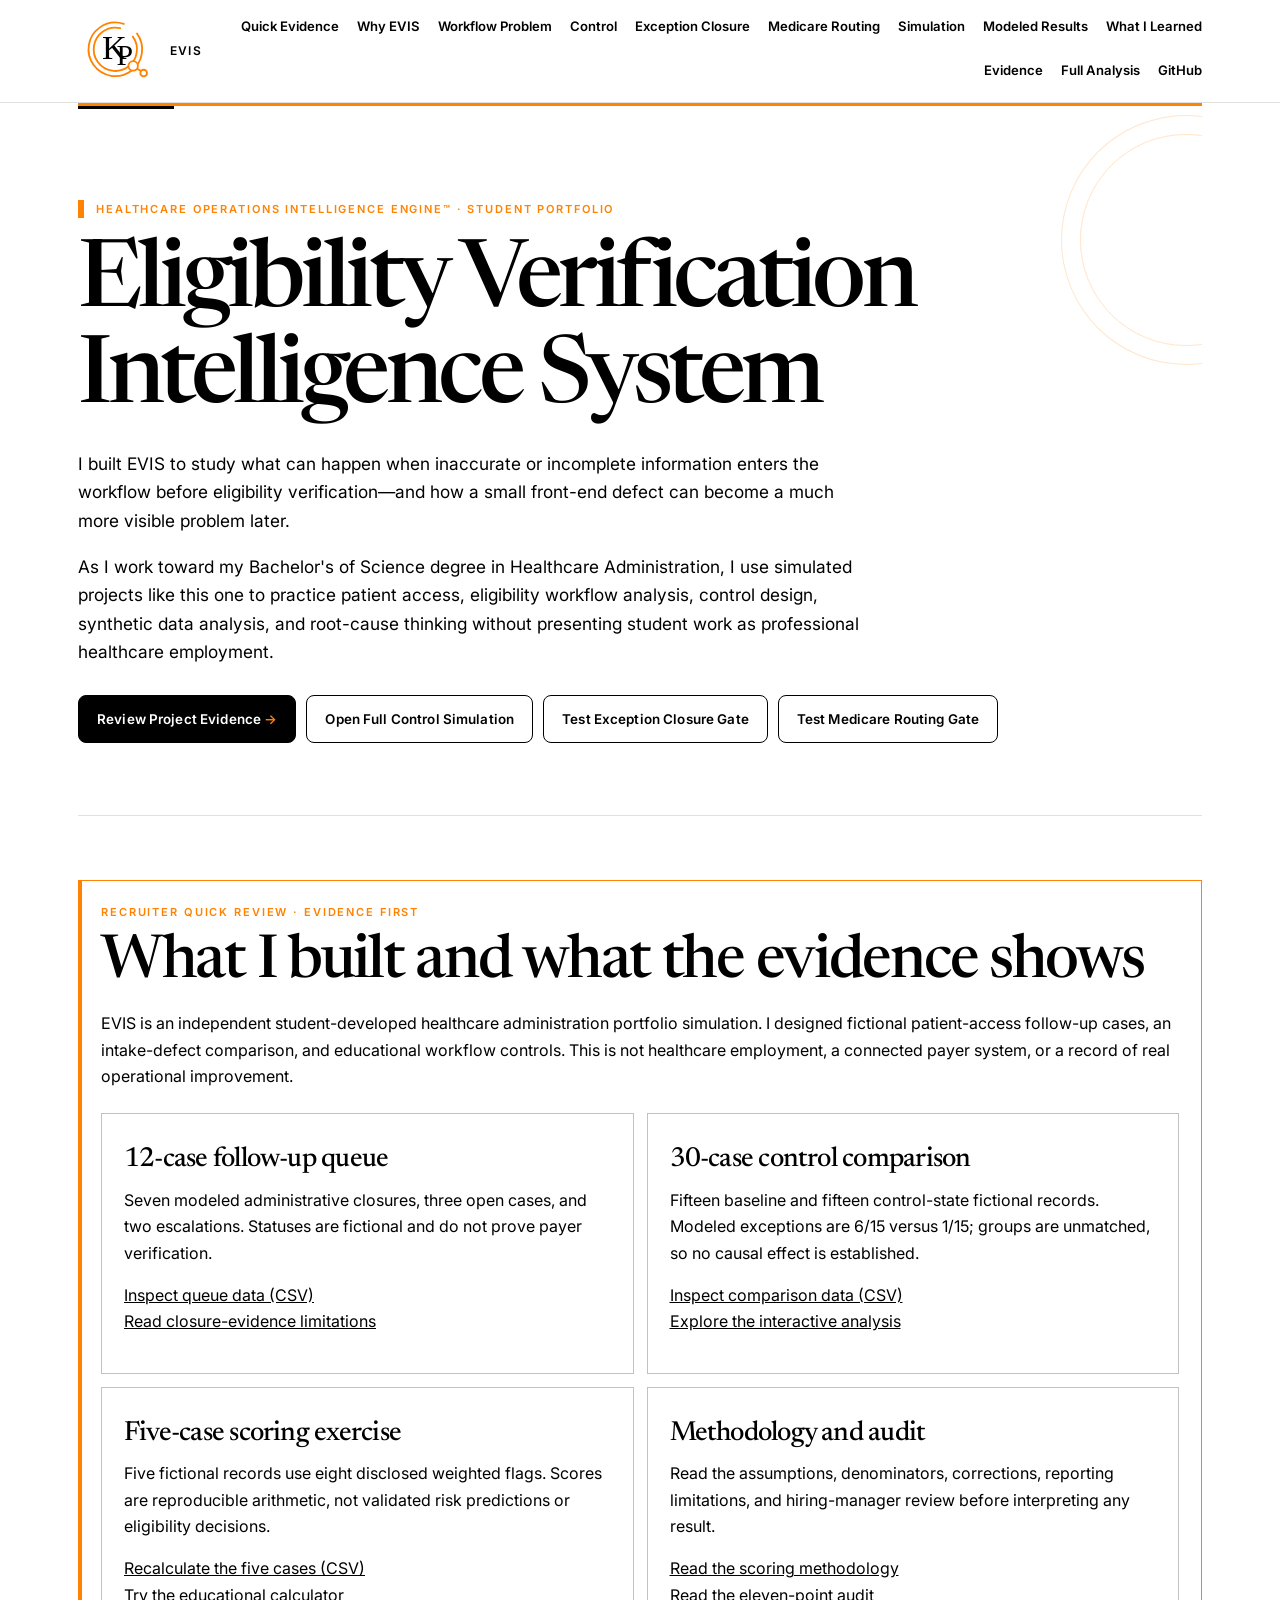
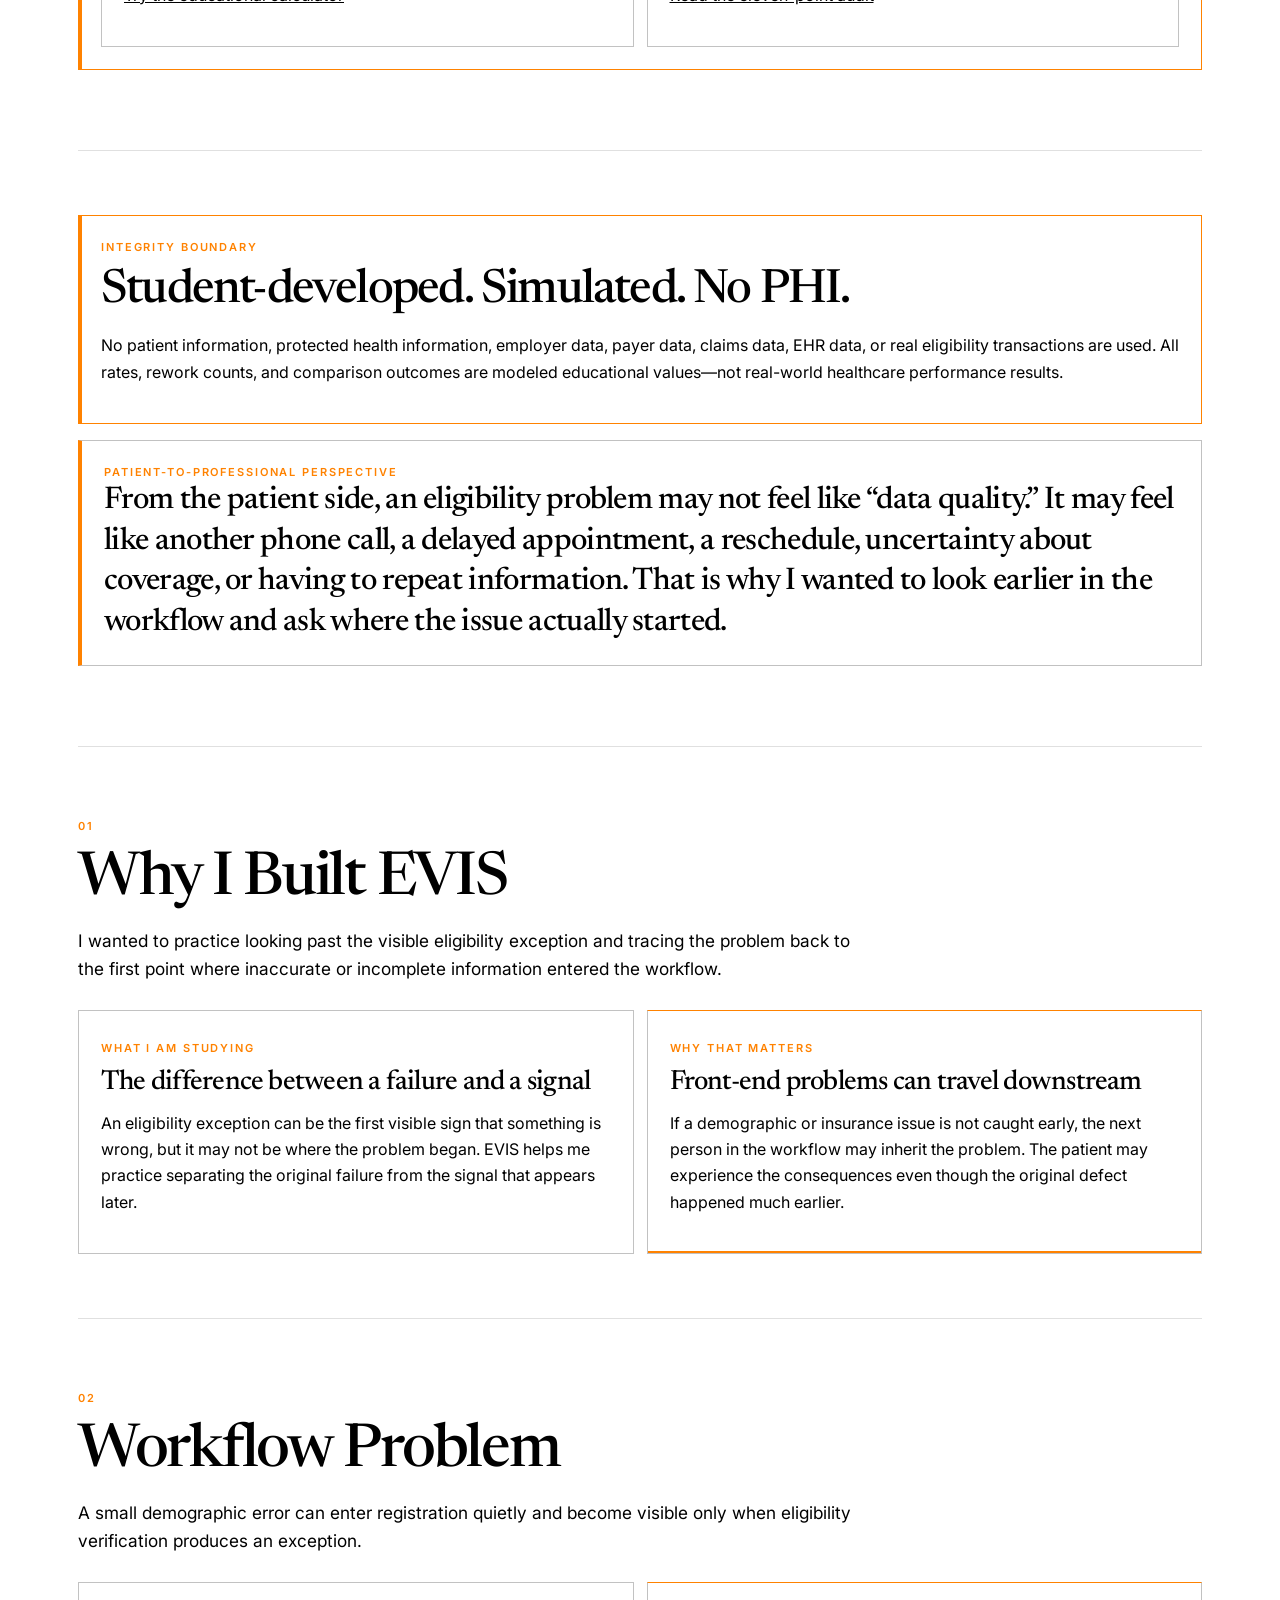
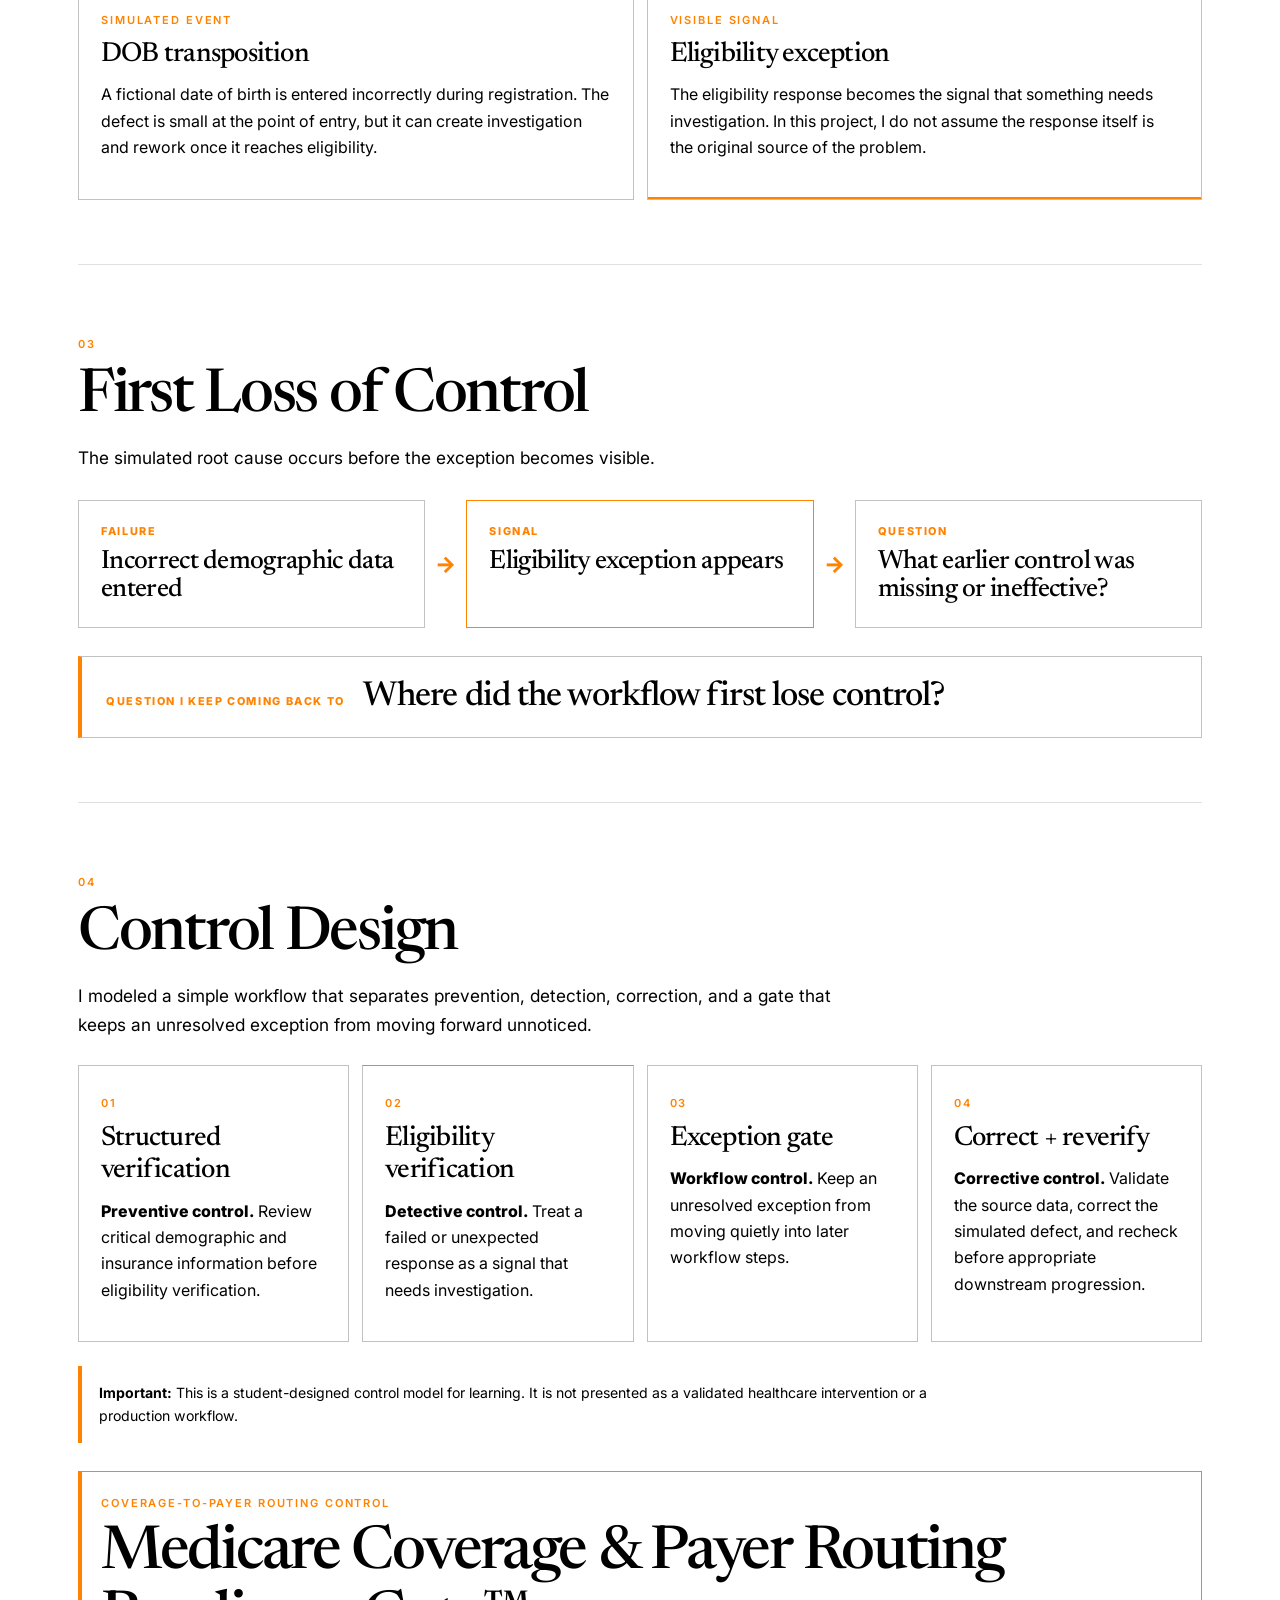
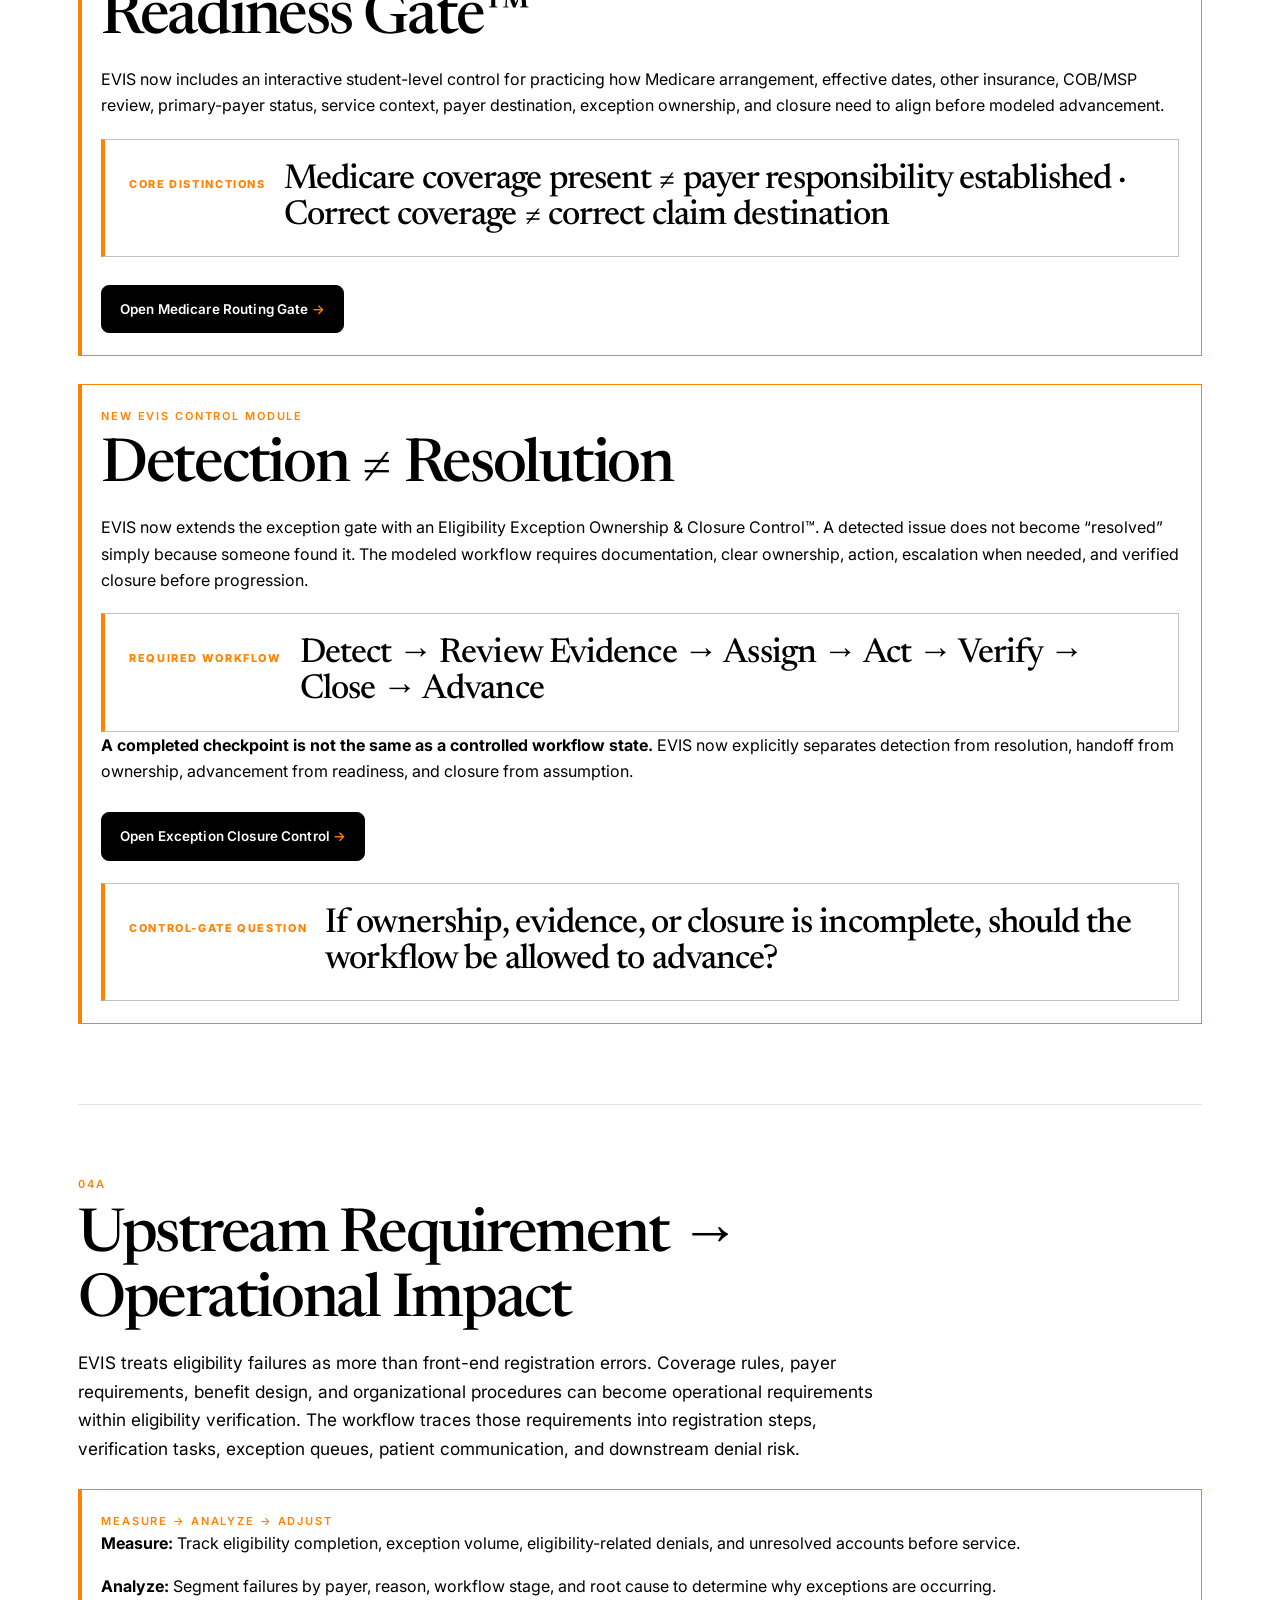
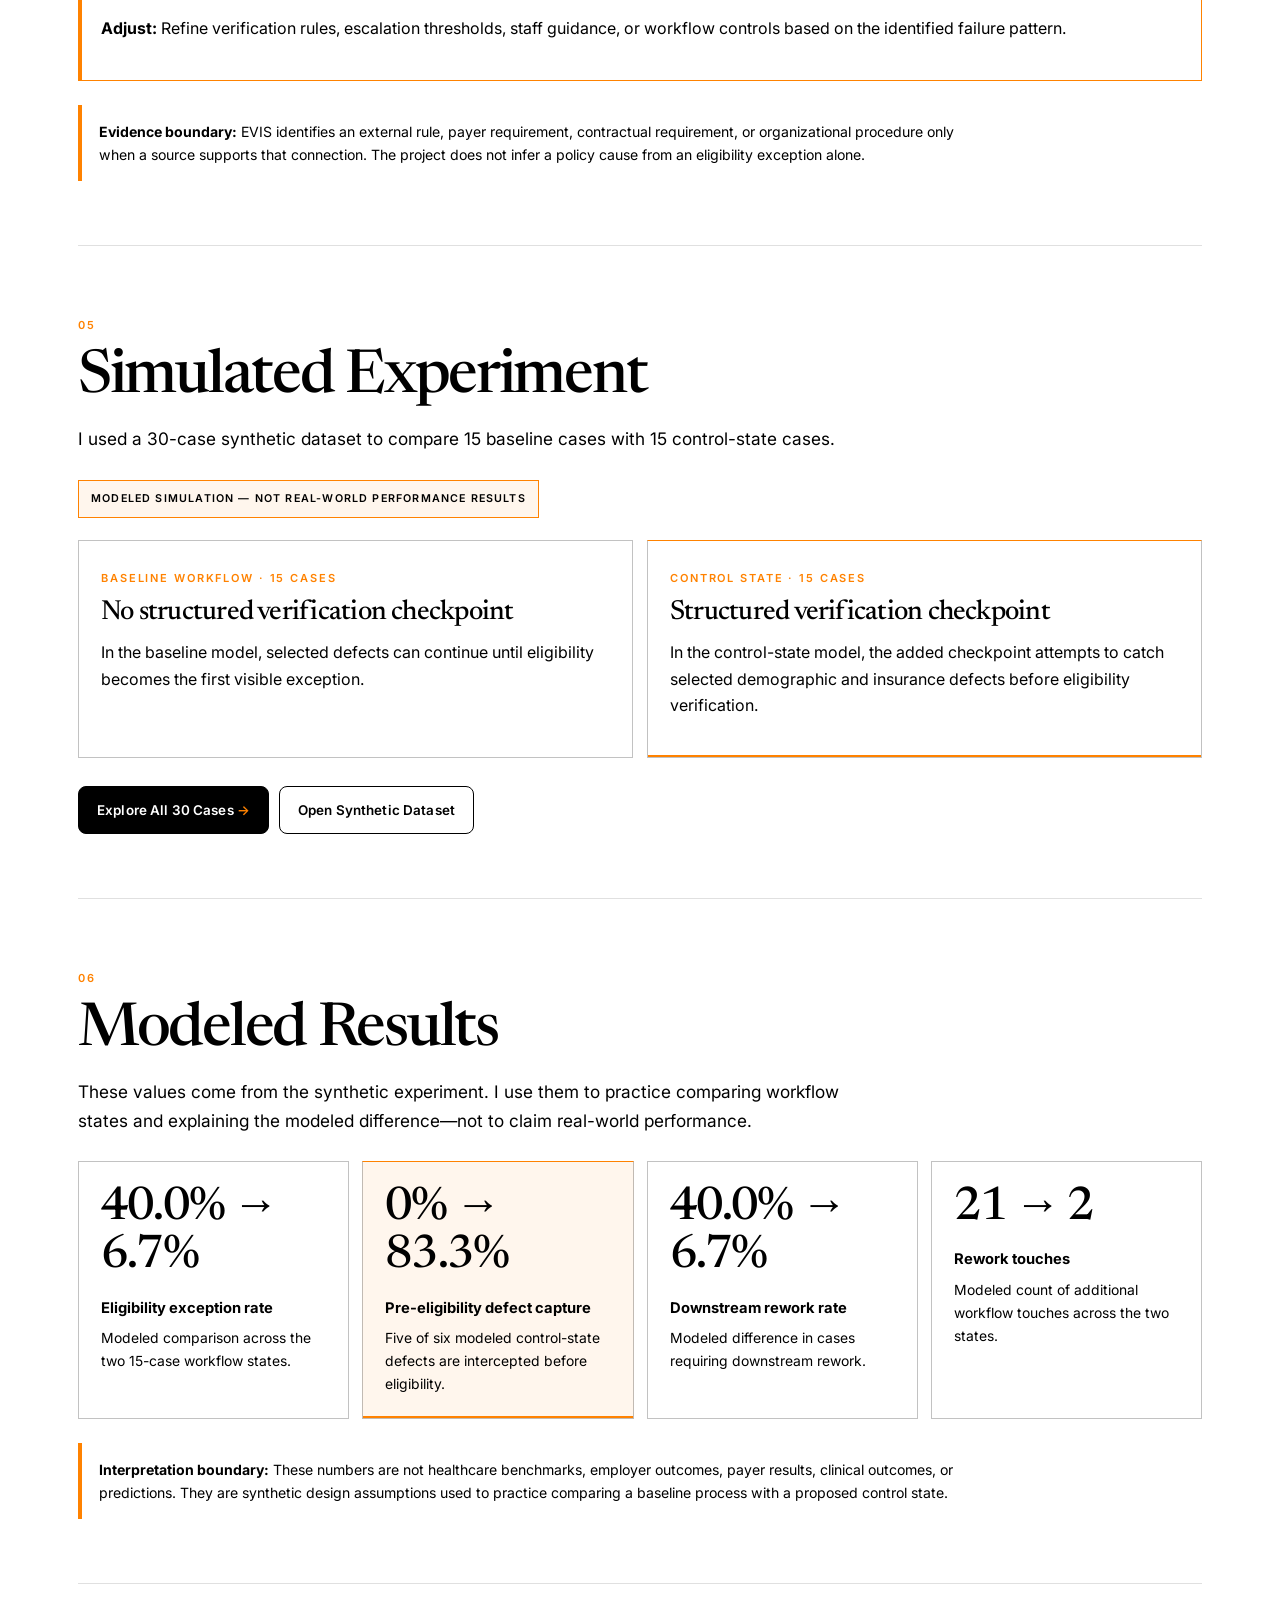
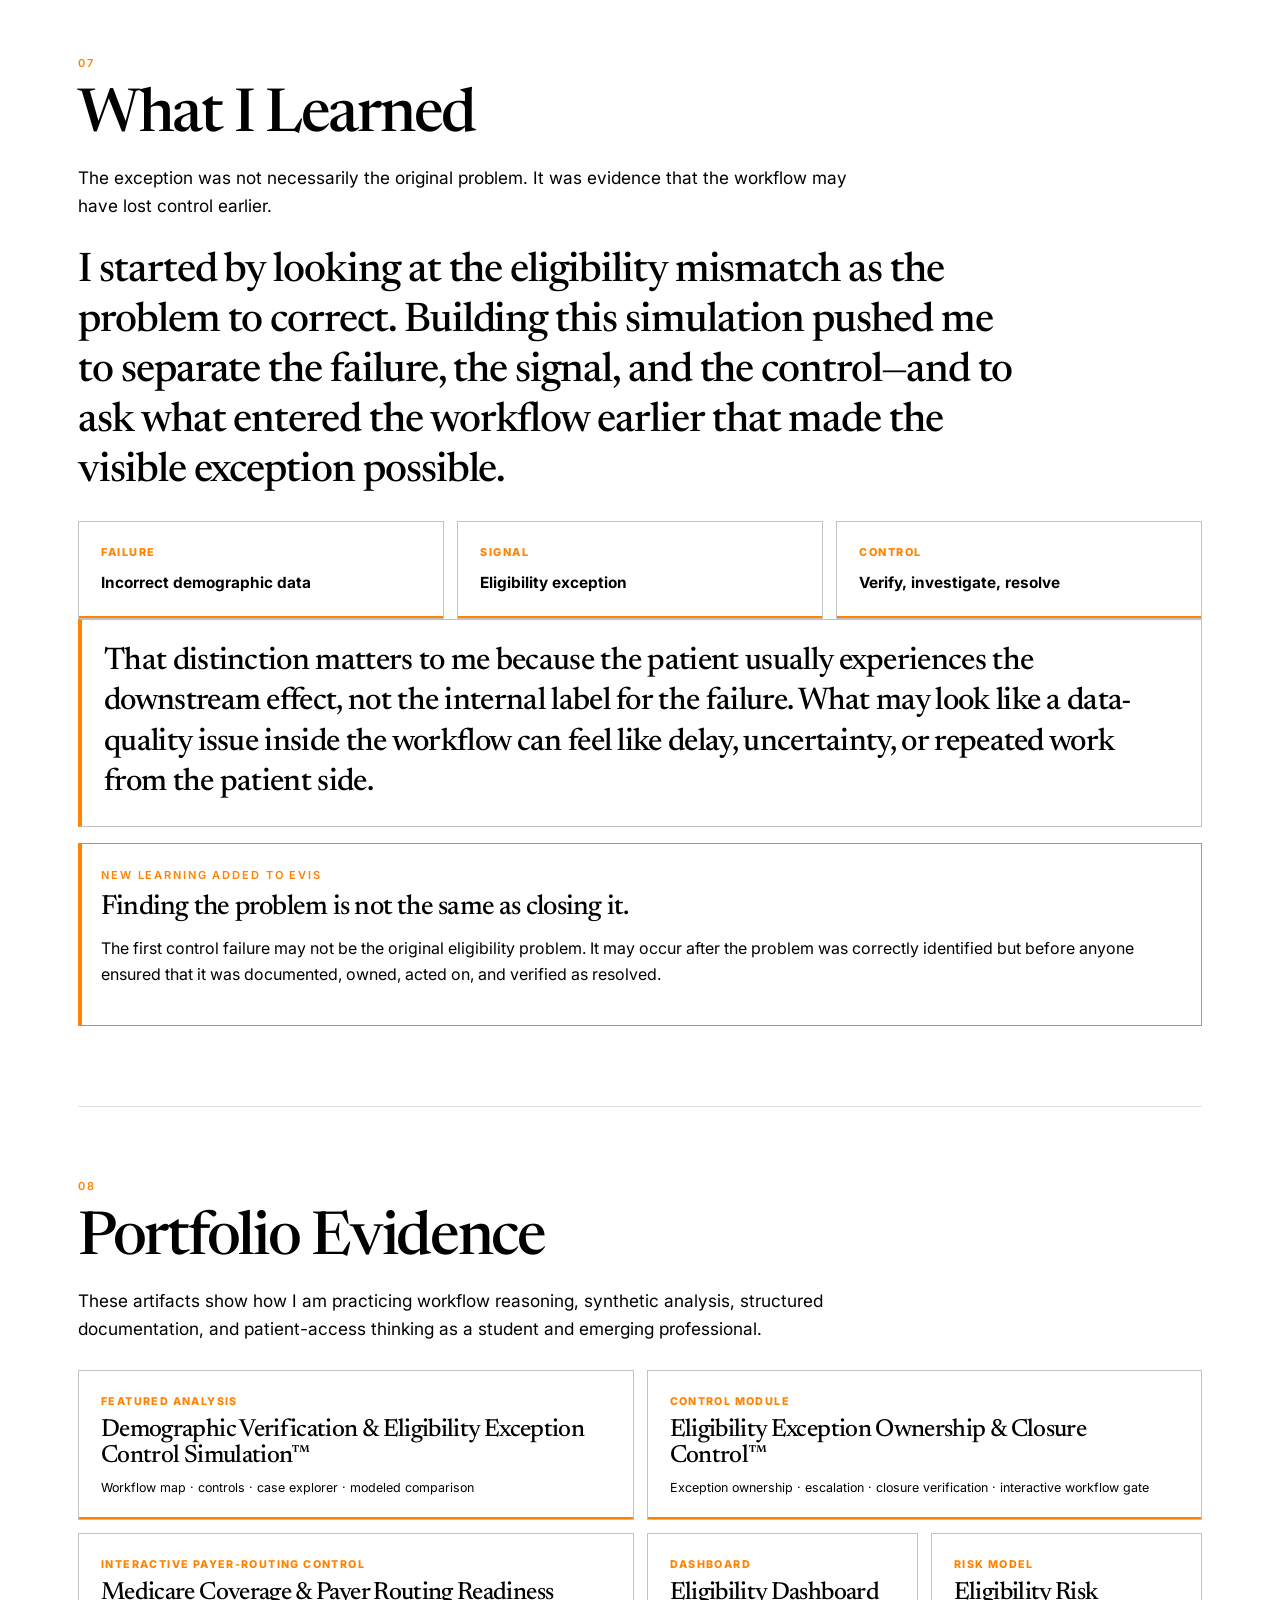
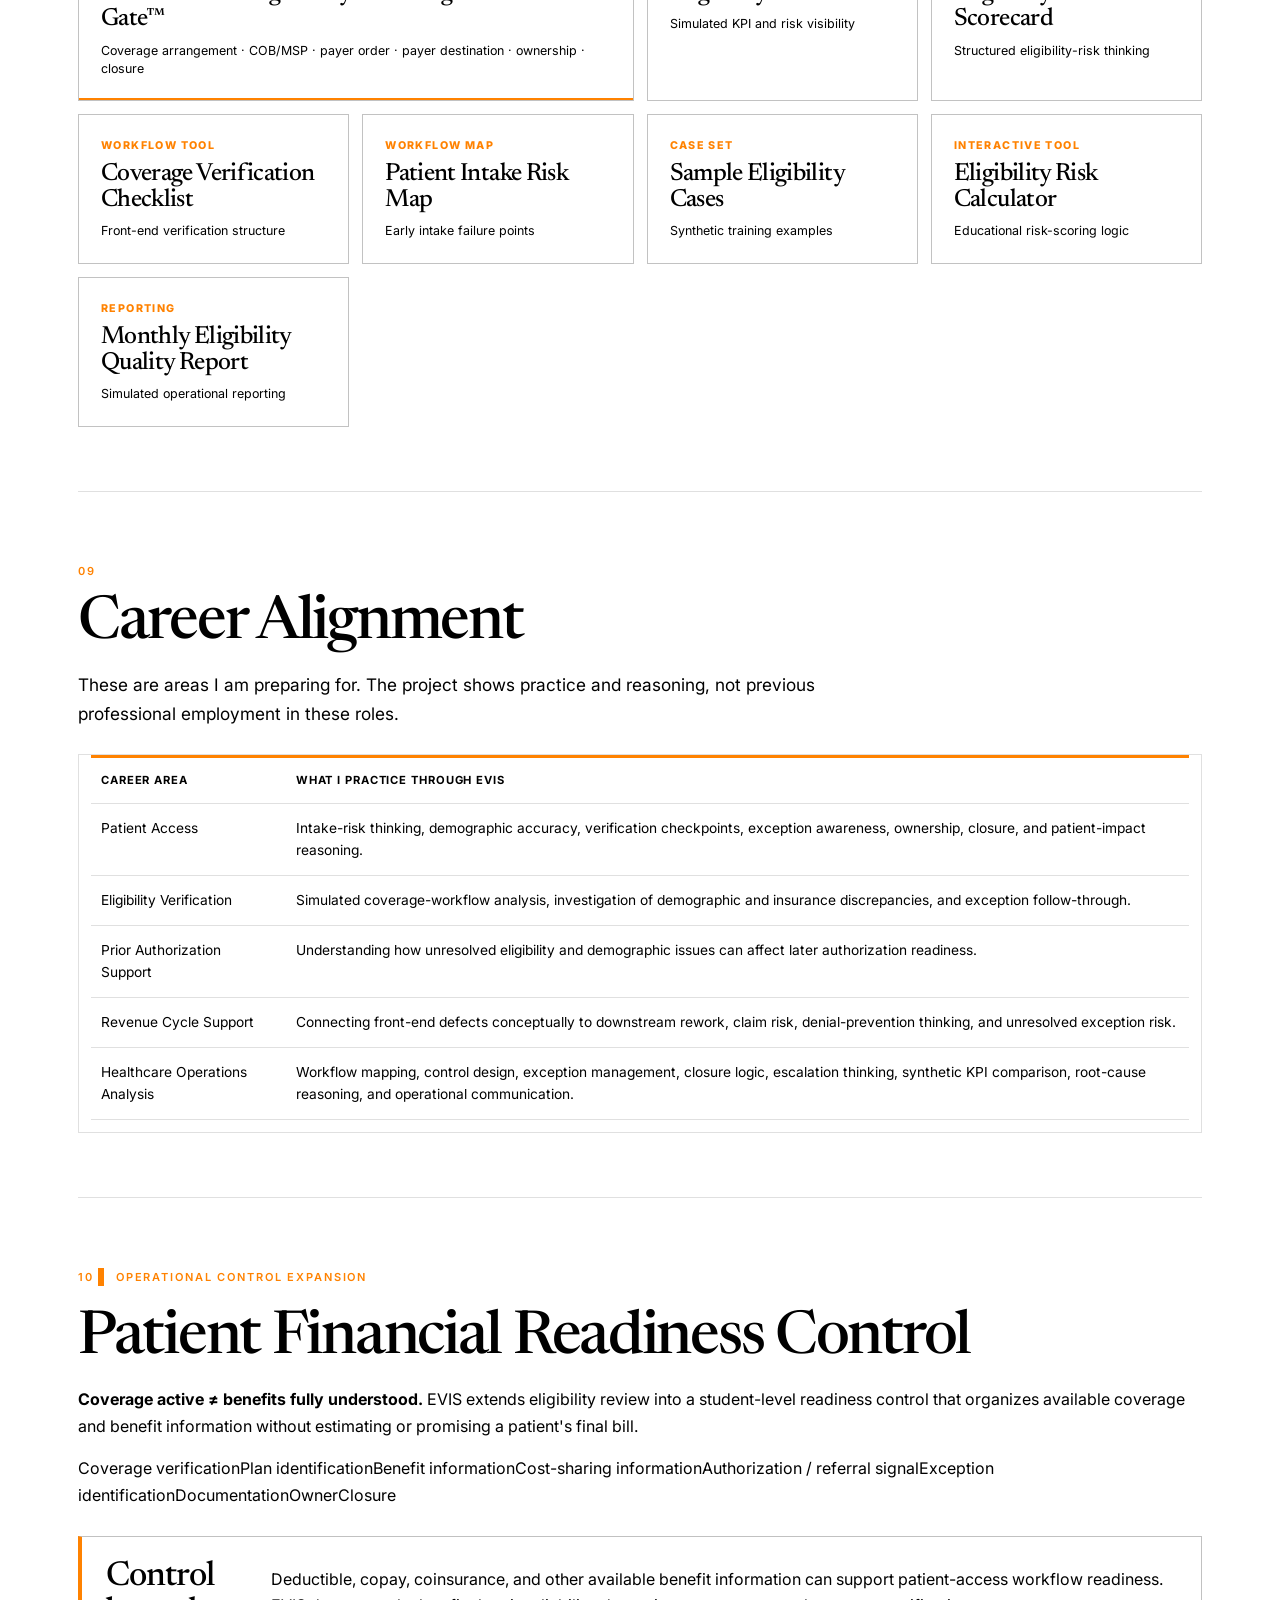
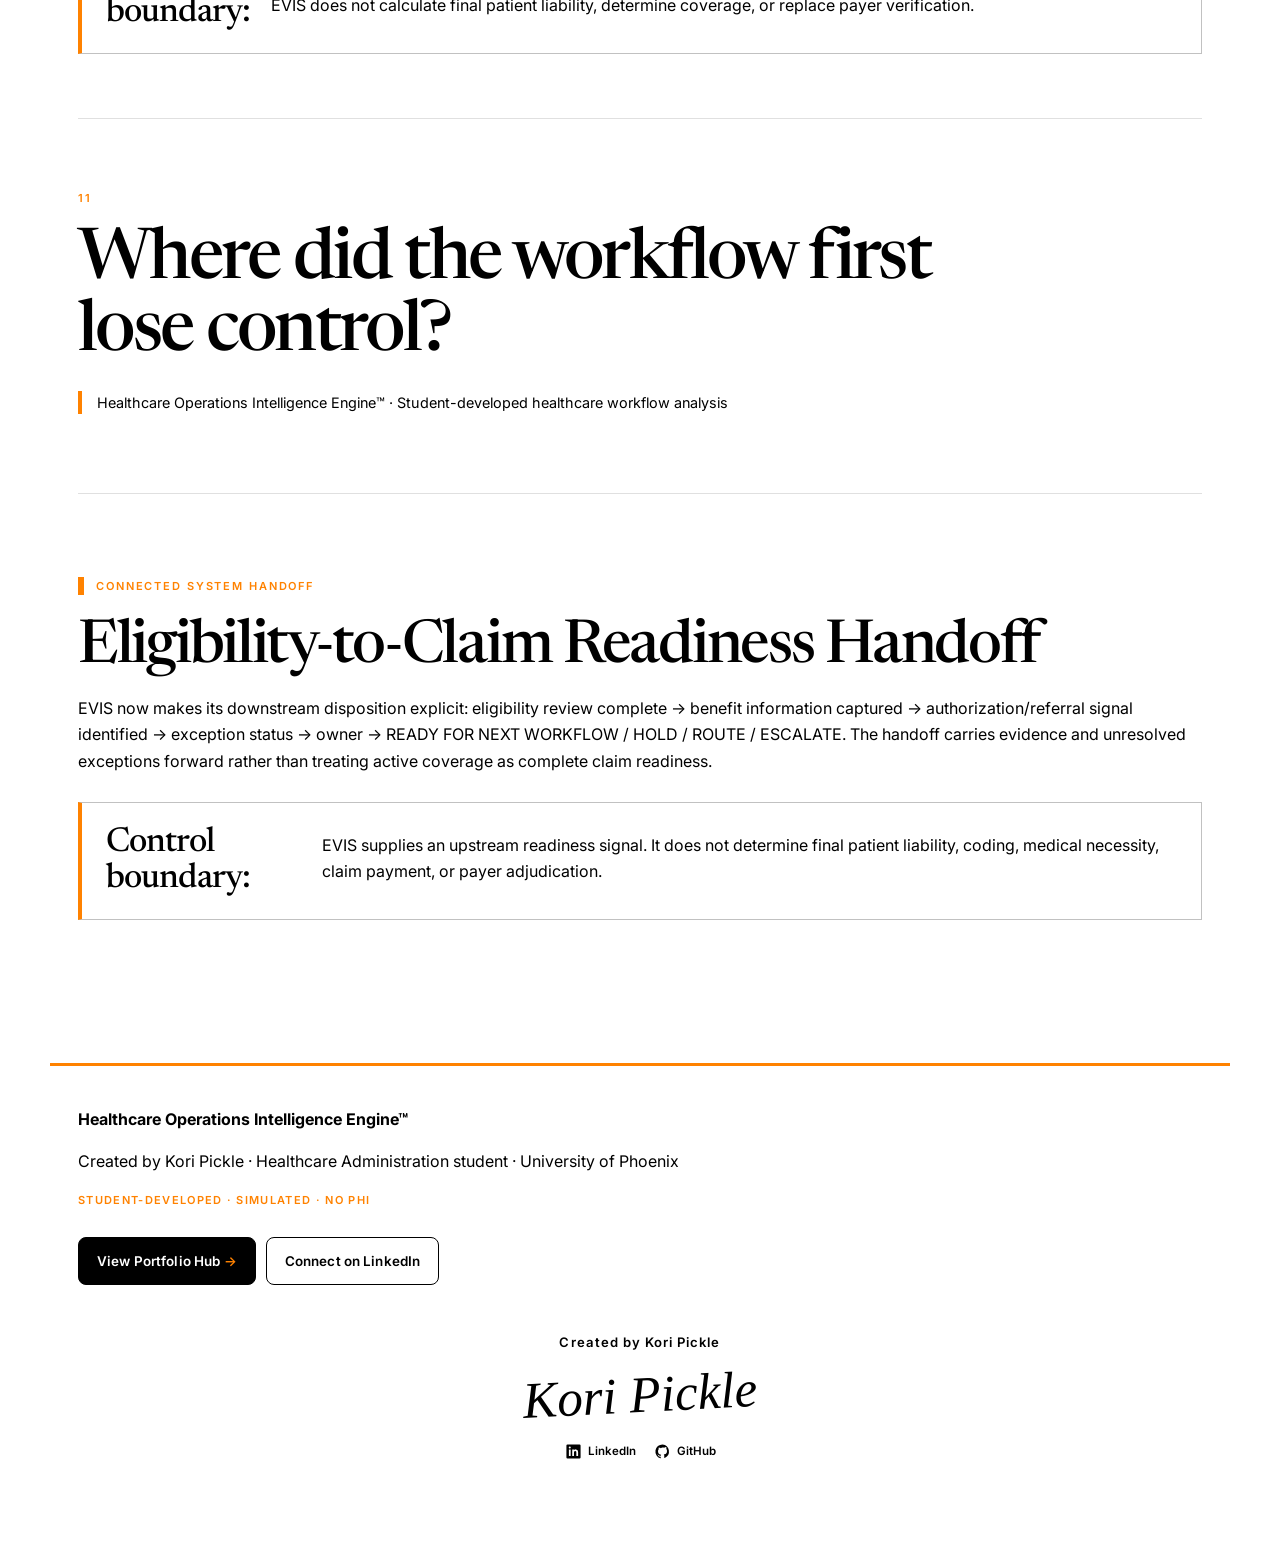
==== commit 727a22c6: "Create evidence-first EVIS recruiter landing section and navigation" ====
--- a/index.html
+++ b/index.html
@@ -34,6 +34,7 @@
   <nav class="nav-shell" aria-label="Primary navigation">
     <a class="brand-mark" href="index.html" aria-label="EVIS home">EVIS</a>
     <div class="nav-links desktop-nav">
+      <a href="#recruiter-evidence">Quick Evidence</a>
       <a href="#why">Why EVIS</a>
       <a href="#problem">Workflow Problem</a>
       <a href="#control">Control</a>
@@ -49,6 +50,7 @@
     <details class="mobile-menu">
       <summary aria-label="Open navigation">Menu</summary>
       <div class="mobile-menu-panel">
+        <a href="#recruiter-evidence">Start Here · Evidence Quick Review</a>
         <a href="#why">01 · Why I Built EVIS</a>
         <a href="#problem">02 · Workflow Problem</a>
         <a href="#first-loss">03 · First Loss of Control</a>
@@ -73,9 +75,44 @@
     <p class="hero-subtitle">I built EVIS to study what can happen when inaccurate or incomplete information enters the workflow before eligibility verification—and how a small front-end defect can become a much more visible problem later.</p>
     <p class="hero-subtitle">As I work toward my Bachelor's of Science degree in Healthcare Administration, I use simulated projects like this one to practice patient access, eligibility workflow analysis, control design, synthetic data analysis, and root-cause thinking without presenting student work as professional healthcare employment.</p>
     <div class="hero-actions">
-      <a class="primary-button" href="demographic-eligibility-control-simulation.html">Open Full Control Simulation</a>
+      <a class="primary-button" href="#recruiter-evidence">Review Project Evidence</a>
+      <a class="secondary-button" href="demographic-eligibility-control-simulation.html">Open Full Control Simulation</a>
       <a class="secondary-button" href="eligibility-exception-closure-control.html">Test Exception Closure Gate</a>
       <a class="secondary-button" href="medicare-coverage-payer-routing-readiness-gate.html">Test Medicare Routing Gate</a>
+    </div>
+  </section>
+
+  <section class="content-section compact-section" id="recruiter-evidence" aria-labelledby="recruiter-evidence-heading">
+    <div class="content-card accent-card">
+      <div class="mini-label">Recruiter quick review · Evidence first</div>
+      <h2 id="recruiter-evidence-heading">What I built and what the evidence shows</h2>
+      <p>EVIS is an independent student-developed healthcare administration portfolio simulation. I designed fictional patient-access follow-up cases, an intake-defect comparison, and educational workflow controls. This is not healthcare employment, a connected payer system, or a record of real operational improvement.</p>
+      <div class="story-grid">
+        <article class="editorial-card">
+          <h3>12-case follow-up queue</h3>
+          <p>Seven modeled administrative closures, three open cases, and two escalations. Statuses are fictional and do not prove payer verification.</p>
+          <a href="data/patient-access-work-queue-12-synthetic-cases.csv">Inspect queue data (CSV)</a>
+          <p><a href="evidence/patient-access-queue-reviewer-guide.md">Read closure-evidence limitations</a></p>
+        </article>
+        <article class="editorial-card">
+          <h3>30-case control comparison</h3>
+          <p>Fifteen baseline and fifteen control-state fictional records. Modeled exceptions are 6/15 versus 1/15; groups are unmatched, so no causal effect is established.</p>
+          <a href="data/demographic-eligibility-control-simulation.csv">Inspect comparison data (CSV)</a>
+          <p><a href="demographic-eligibility-control-simulation.html">Explore the interactive analysis</a></p>
+        </article>
+        <article class="editorial-card">
+          <h3>Five-case scoring exercise</h3>
+          <p>Five fictional records use eight disclosed weighted flags. Scores are reproducible arithmetic, not validated risk predictions or eligibility decisions.</p>
+          <a href="data/sample-eligibility-cases.csv">Recalculate the five cases (CSV)</a>
+          <p><a href="eligibility-risk-calculator.html">Try the educational calculator</a></p>
+        </article>
+        <article class="editorial-card">
+          <h3>Methodology and audit</h3>
+          <p>Read the assumptions, denominators, corrections, reporting limitations, and hiring-manager review before interpreting any result.</p>
+          <a href="evidence/metrics-and-scoring-methodology.md">Read the scoring methodology</a>
+          <p><a href="evidence/final-hiring-manager-audit.md">Read the eleven-point audit</a></p>
+        </article>
+      </div>
     </div>
   </section>
 
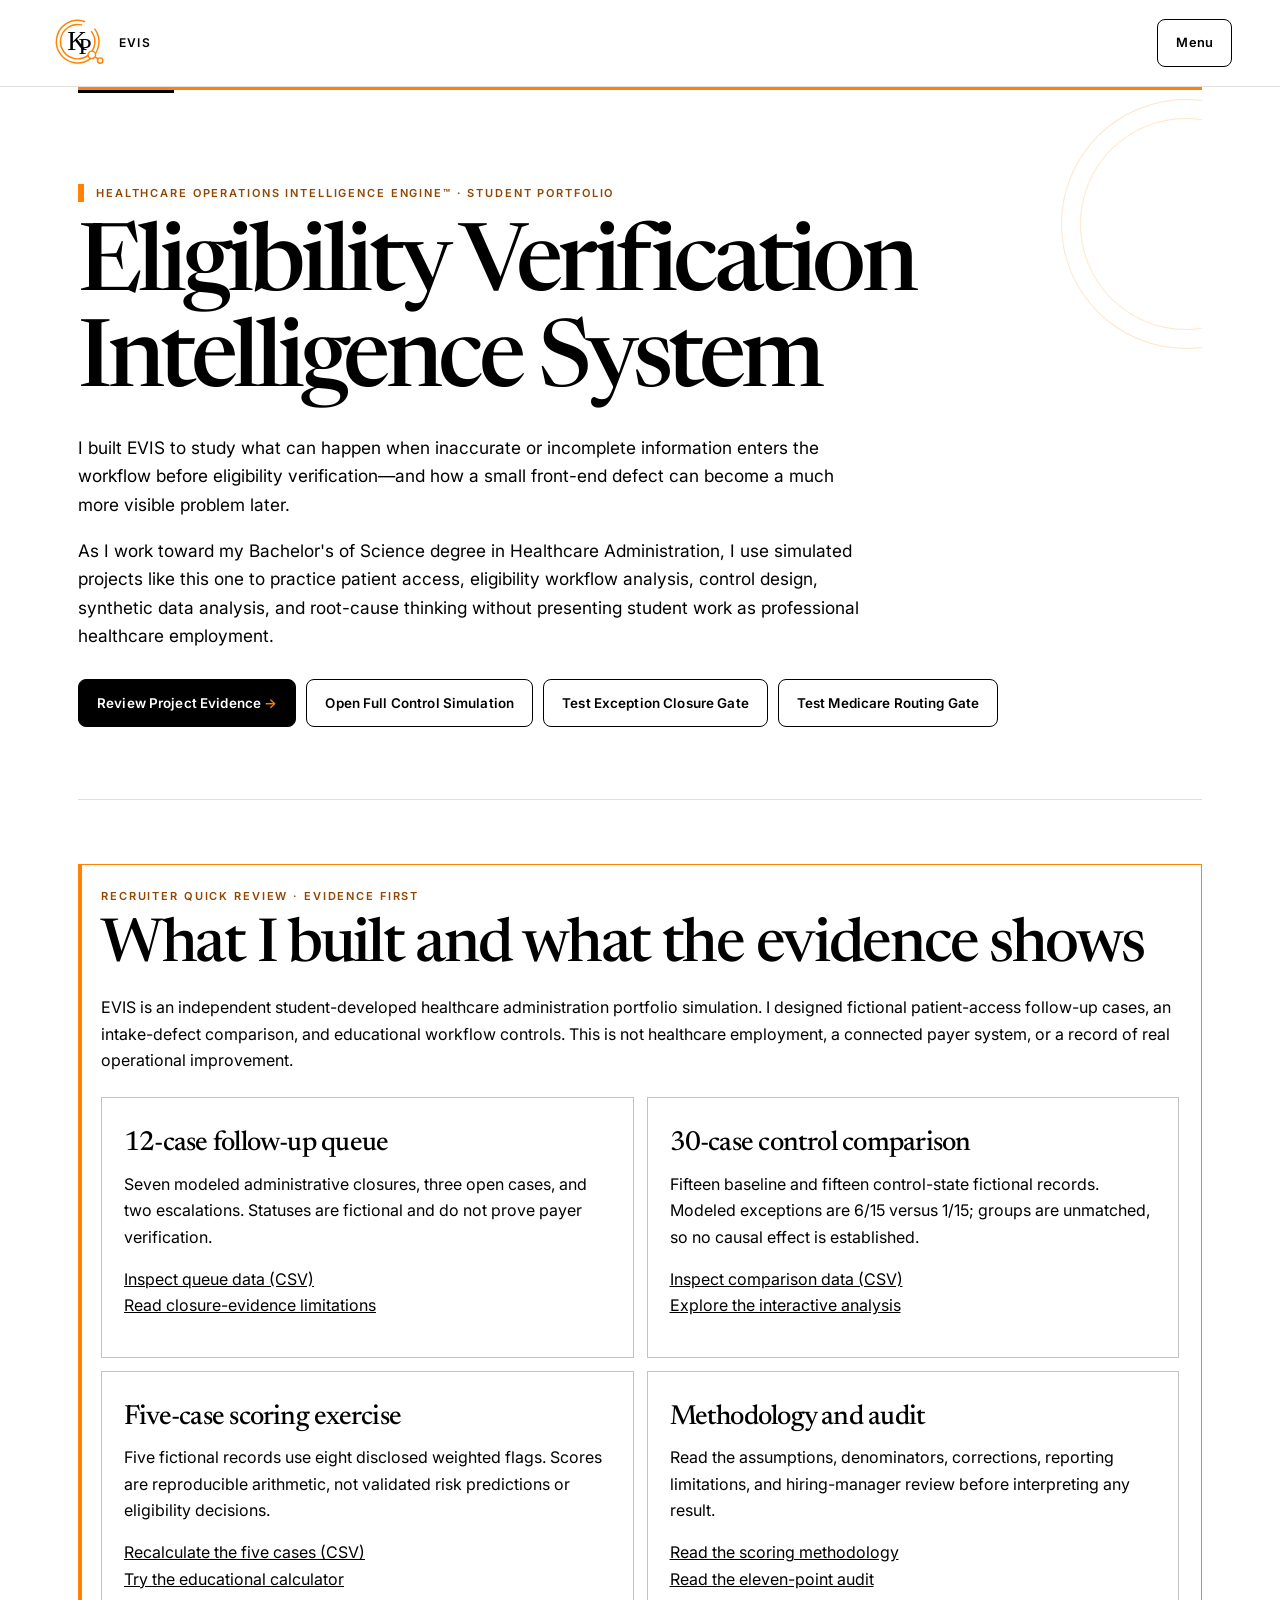
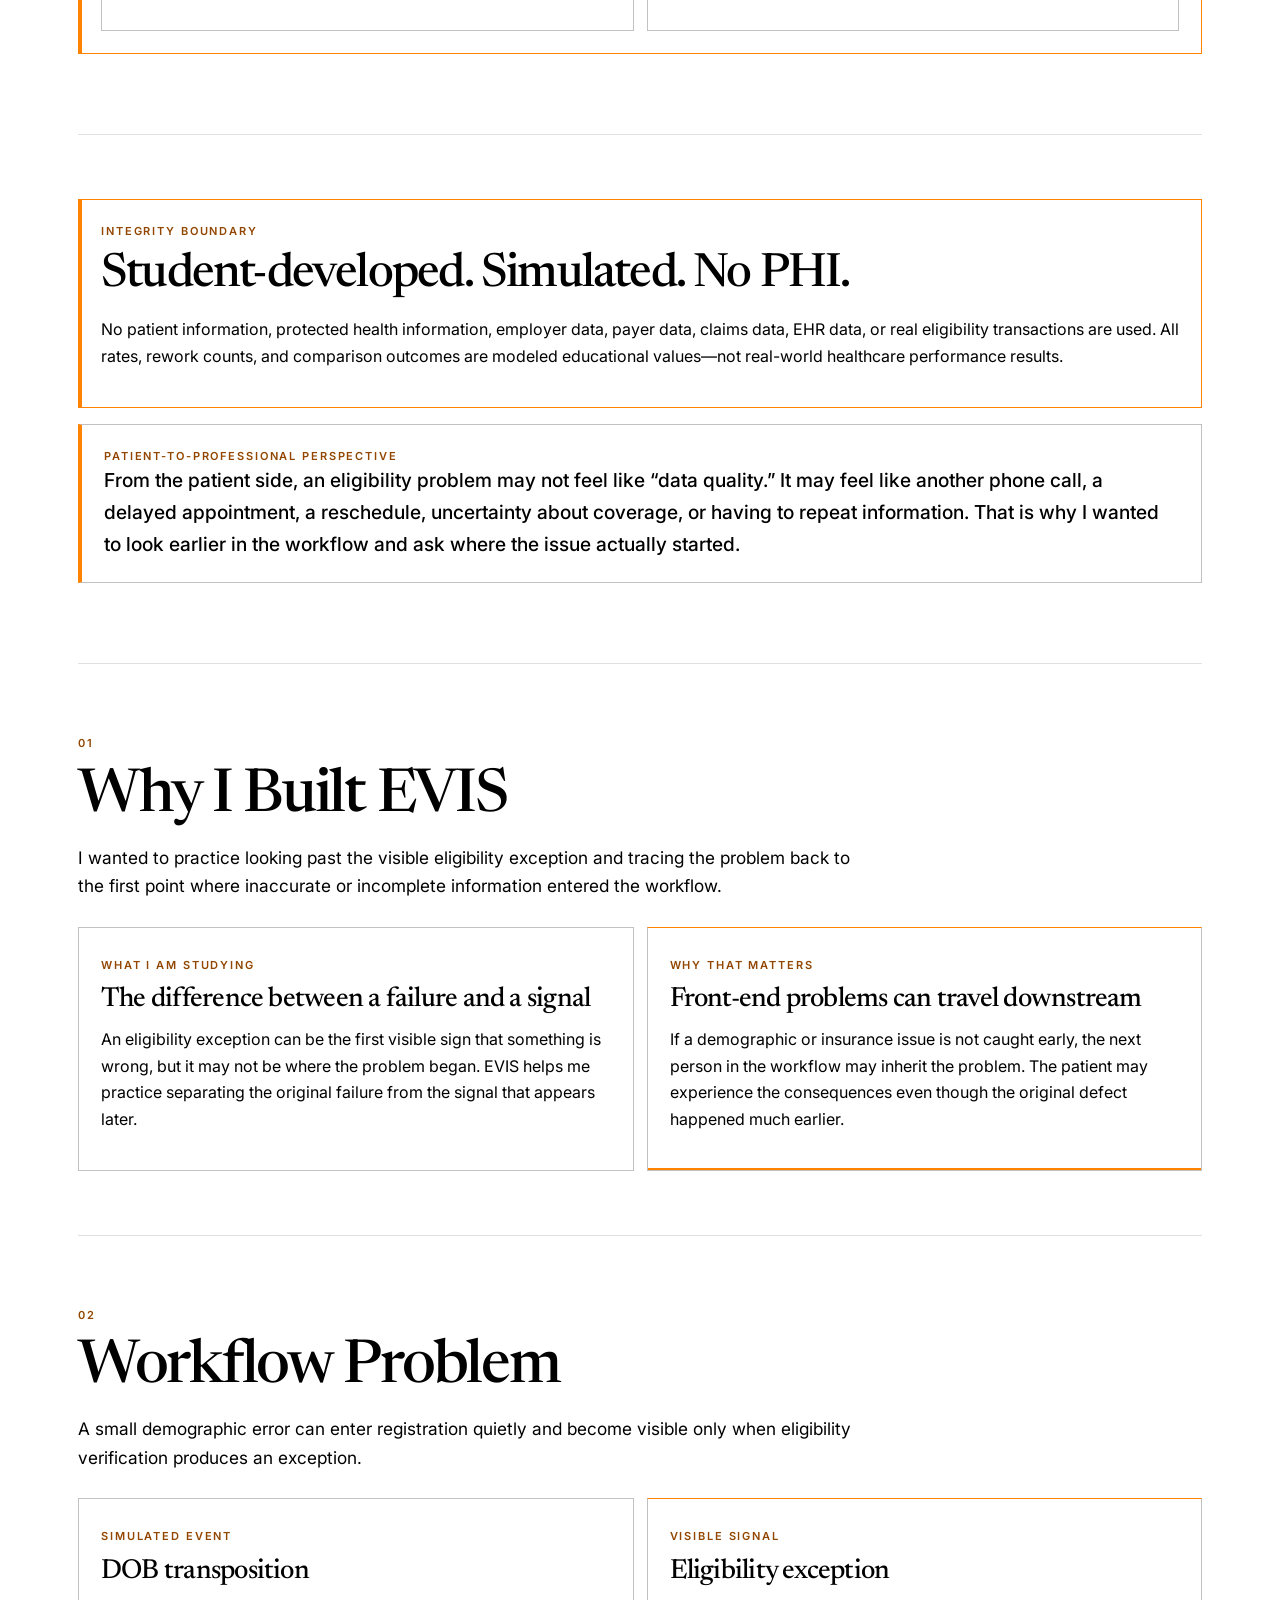
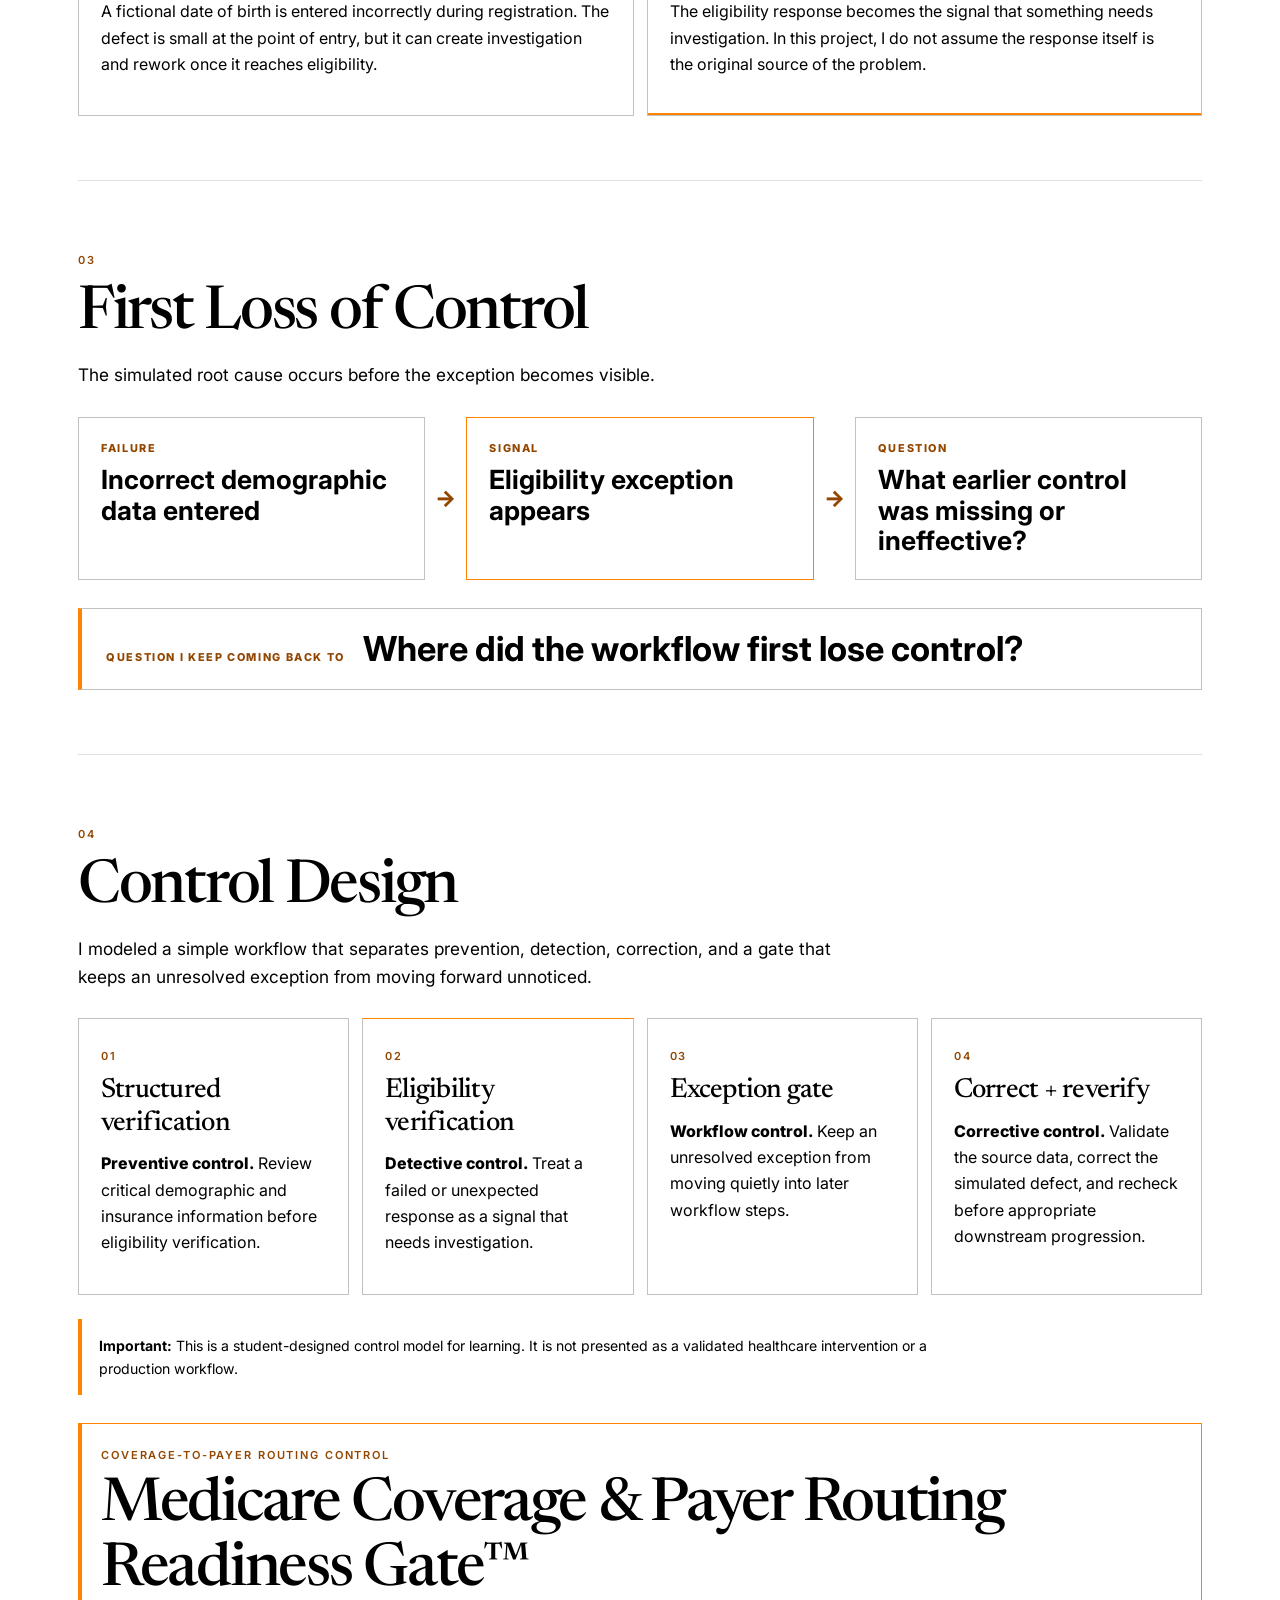
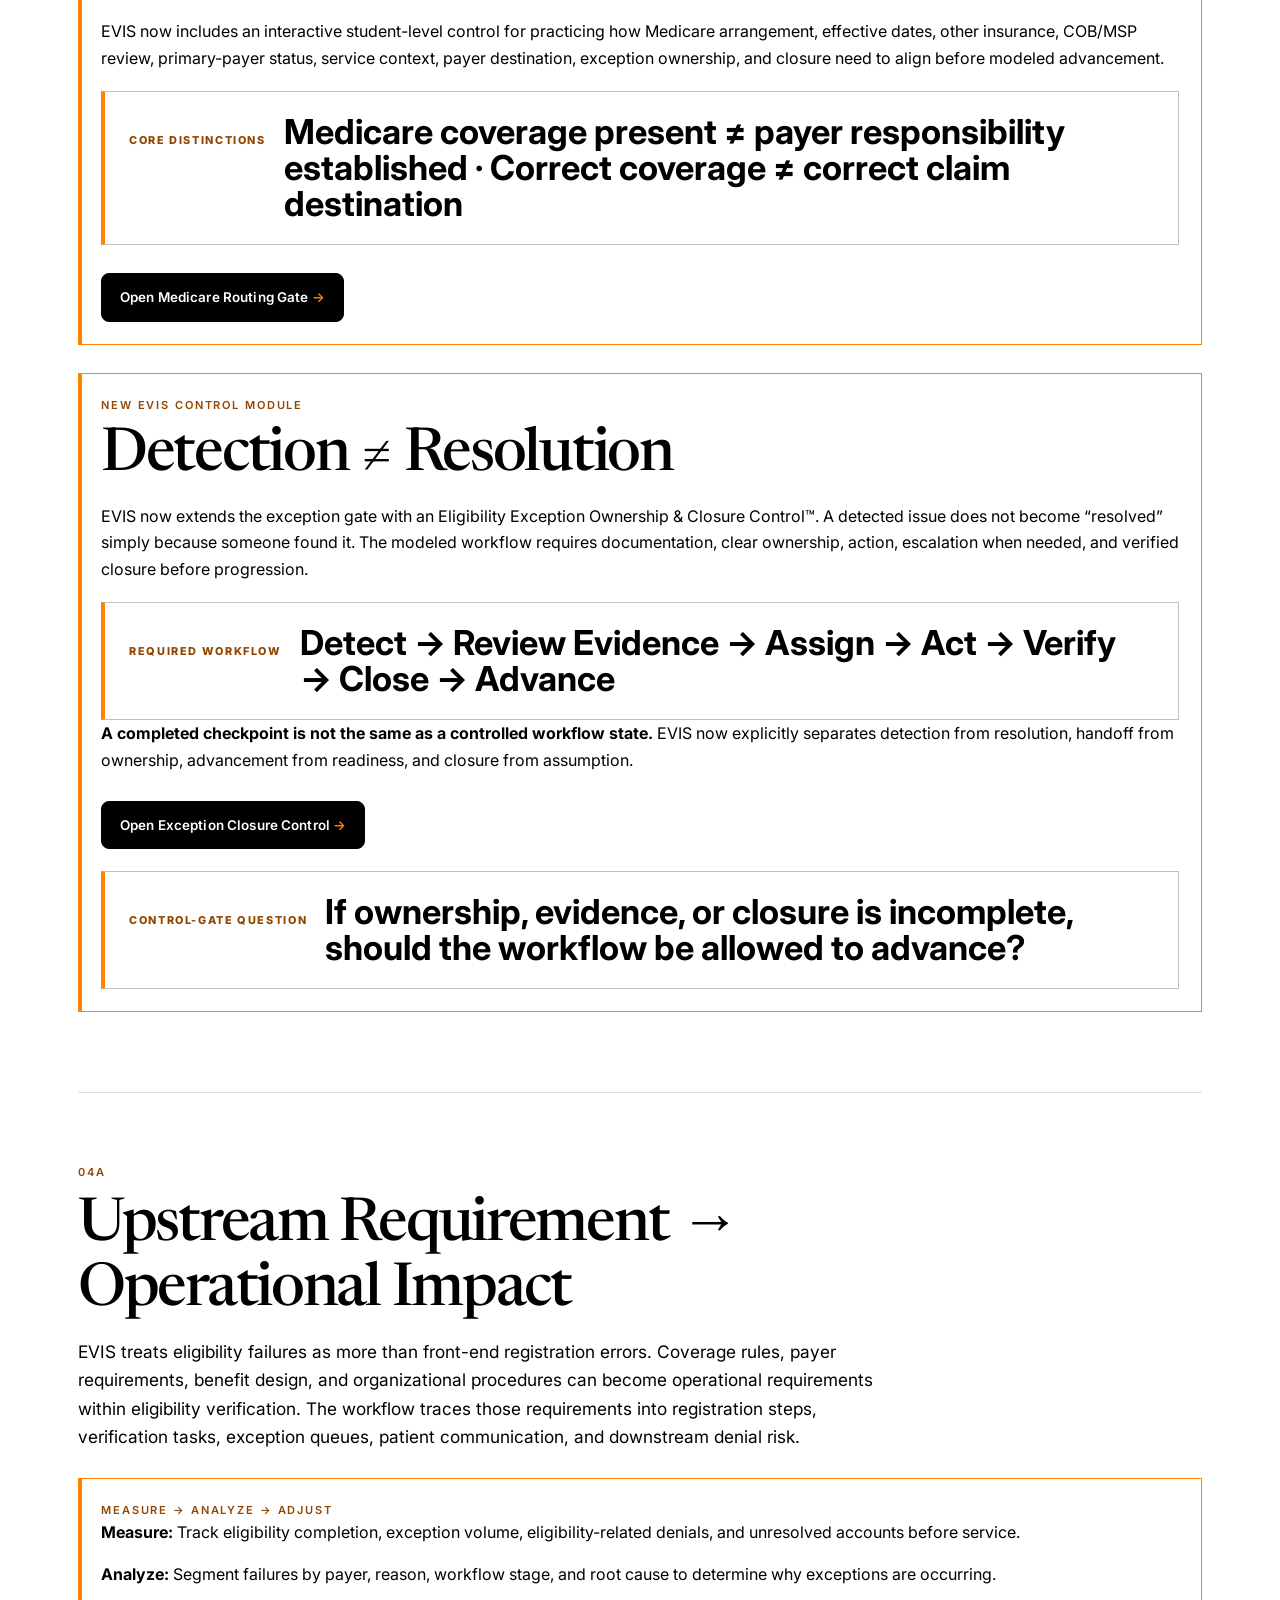
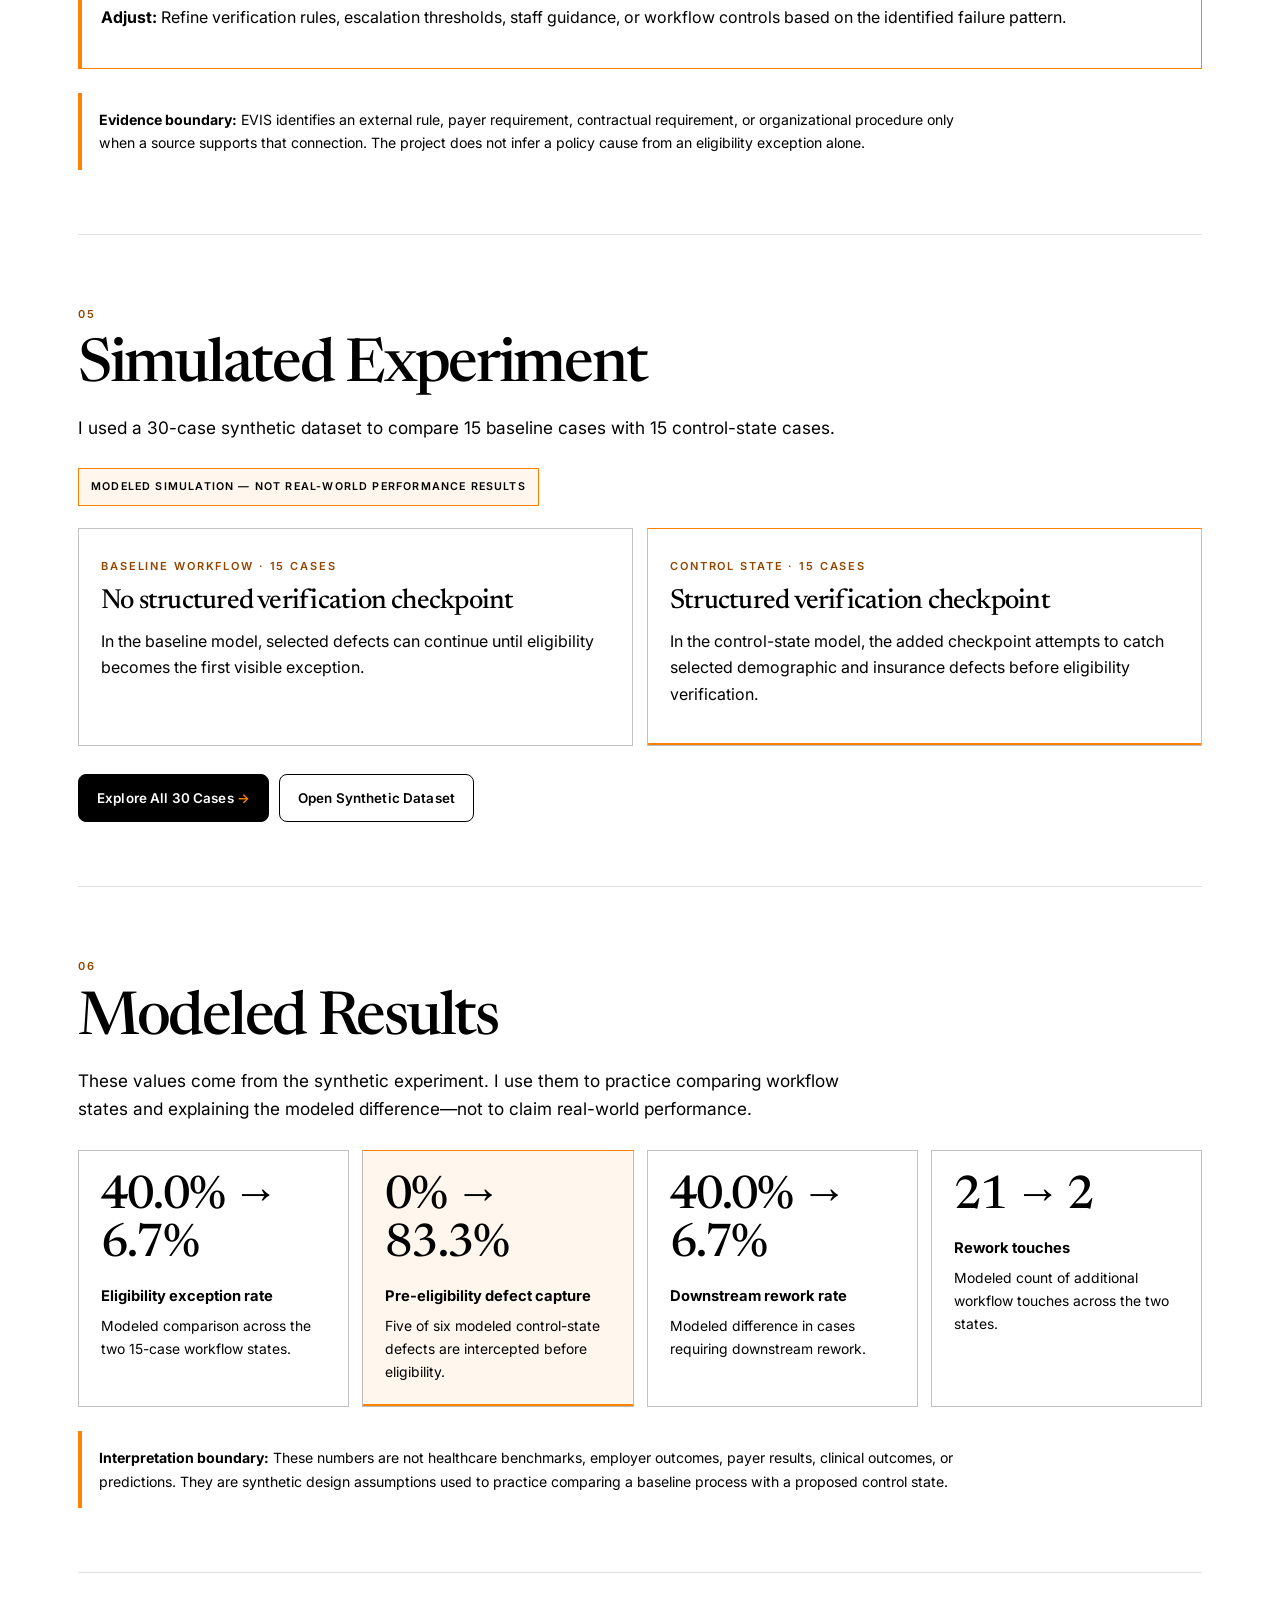
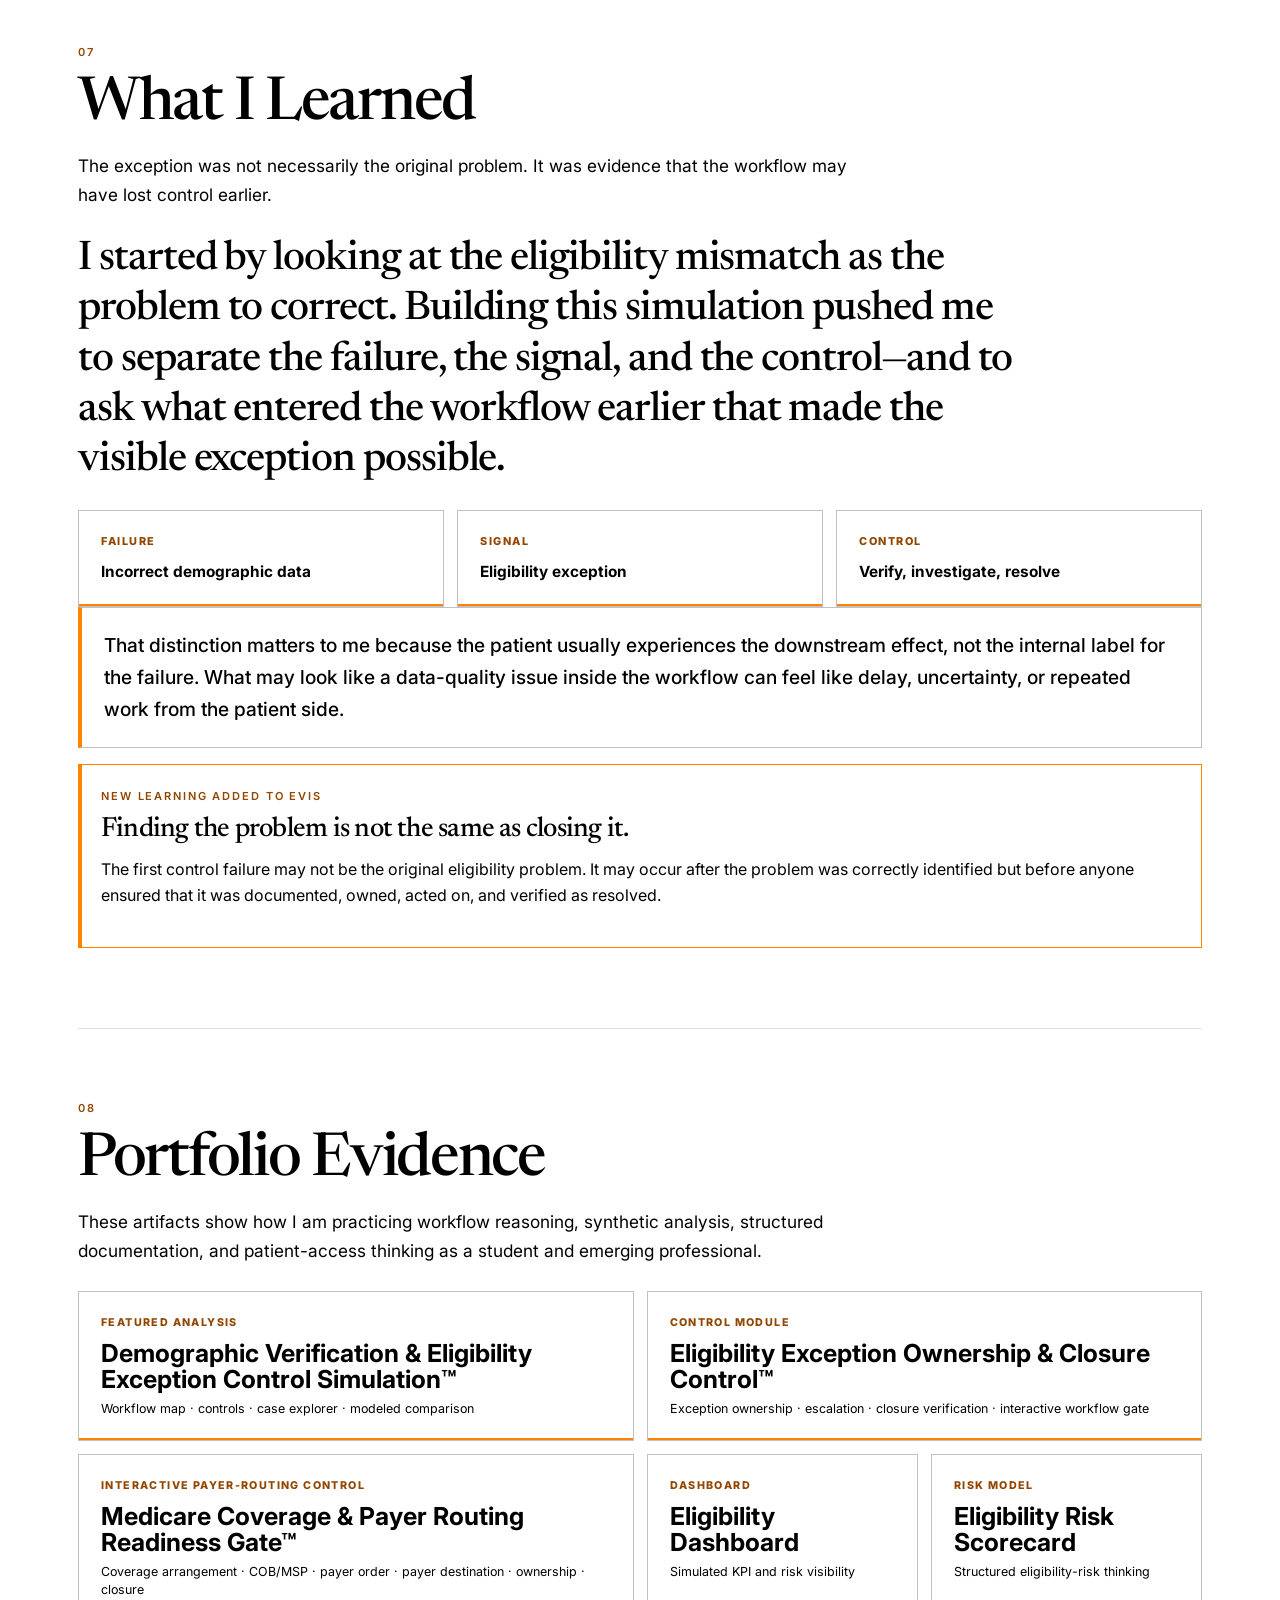
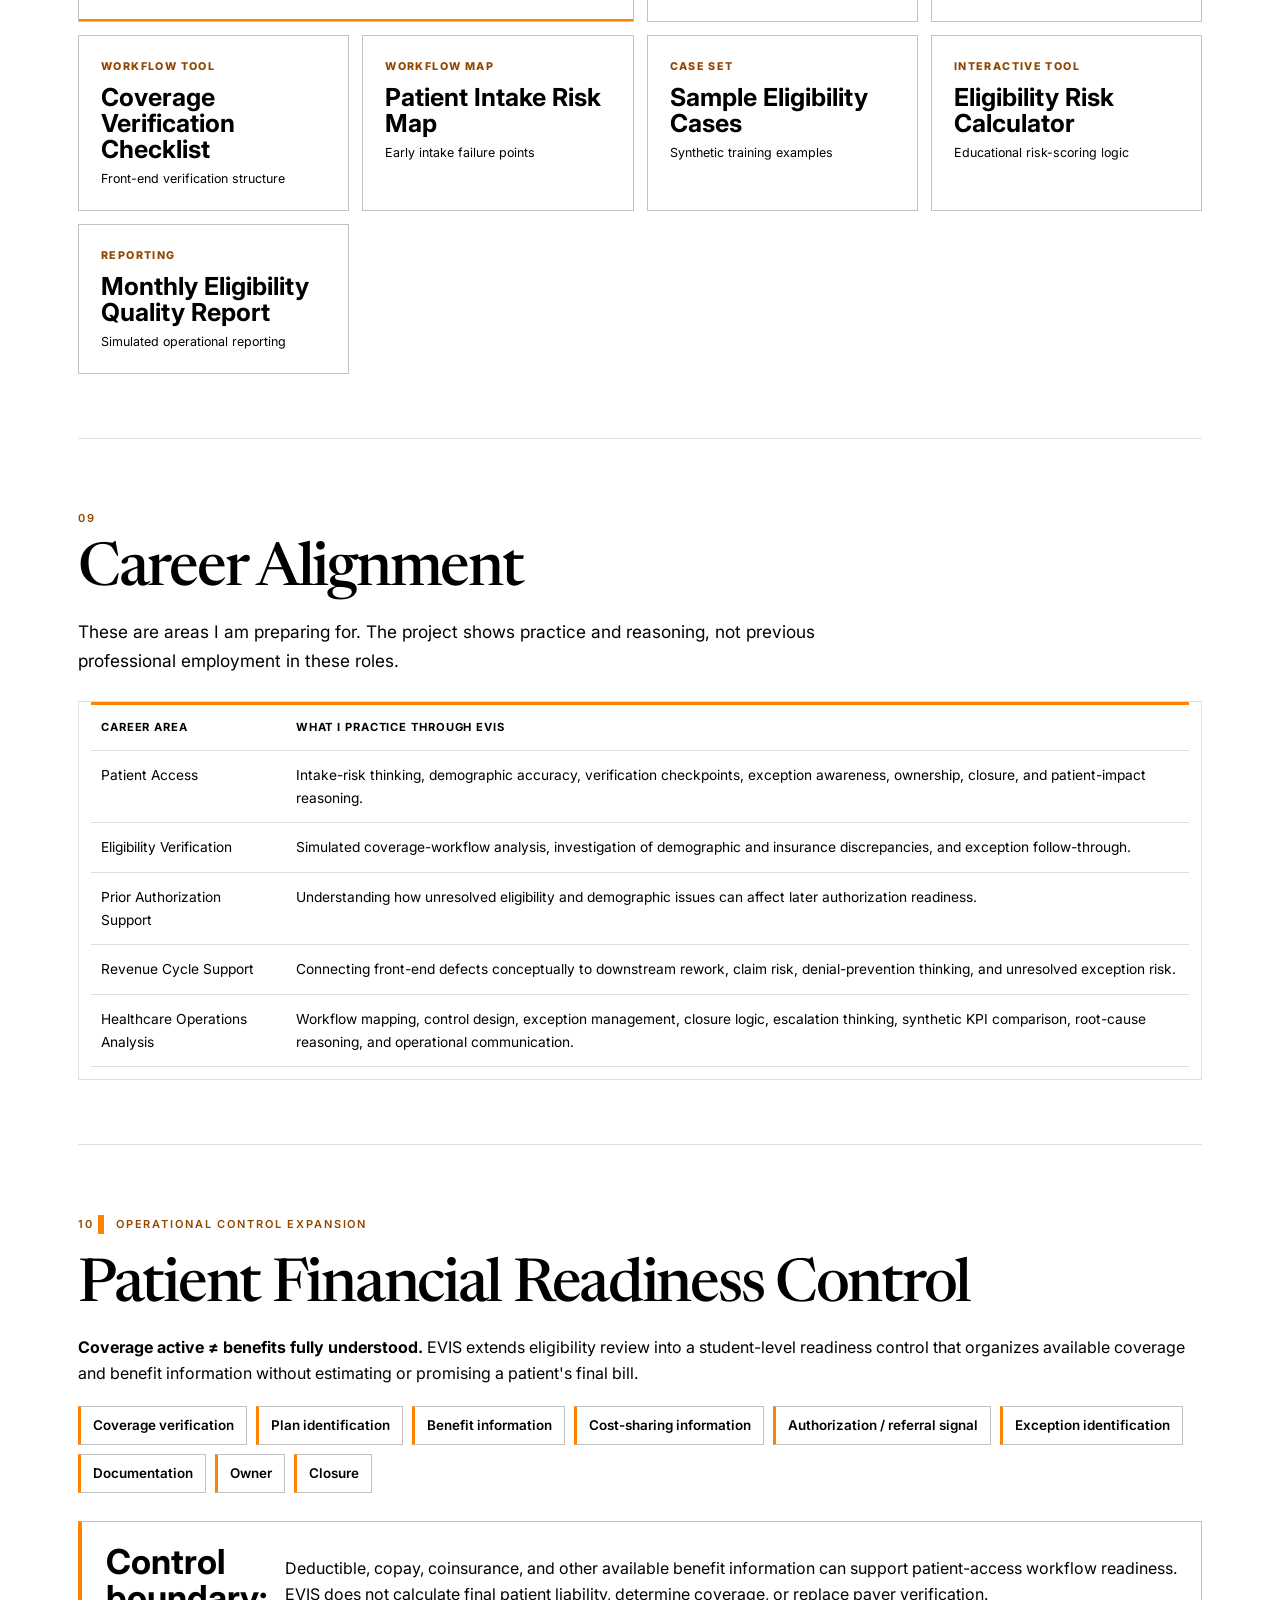
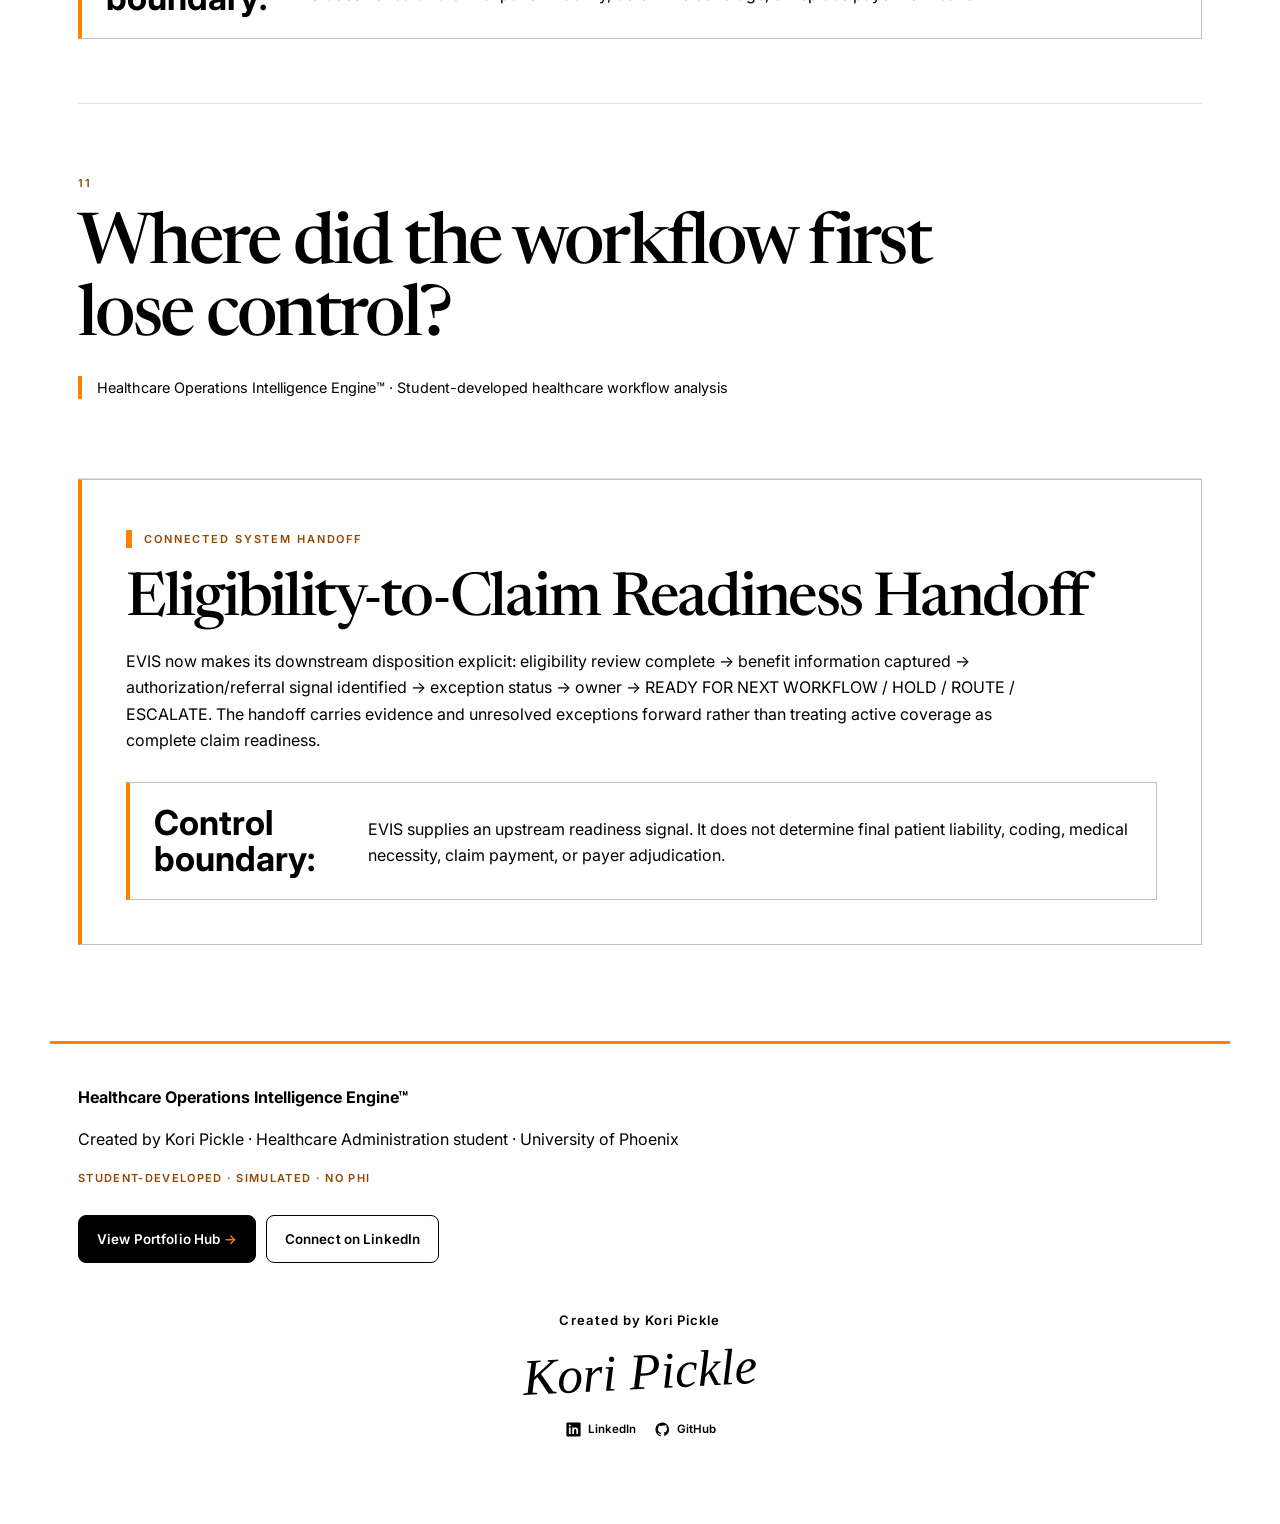
==== commit 59e2ee6c: "Correct mobile menu accessible name and keyboard-scrollable tables" ====
--- a/index.html
+++ b/index.html
@@ -48,7 +48,7 @@
       <a href="https://github.com/koripickle1101-TN/eligibility-verification-intelligence-system" target="_blank" rel="noreferrer">GitHub</a>
     </div>
     <details class="mobile-menu">
-      <summary aria-label="Open navigation">Menu</summary>
+      <summary>Menu</summary>
       <div class="mobile-menu-panel">
         <a href="#recruiter-evidence">Start Here · Evidence Quick Review</a>
         <a href="#why">01 · Why I Built EVIS</a>
@@ -374,7 +374,7 @@
       <h2>Career Alignment</h2>
       <p>These are areas I am preparing for. The project shows practice and reasoning, not previous professional employment in these roles.</p>
     </div>
-    <div class="table-wrap role-table-wrap">
+    <div class="table-wrap role-table-wrap" tabindex="0" role="region" aria-label="Scrollable data table">
       <table class="branded-table">
         <thead><tr><th>Career area</th><th>What I practice through EVIS</th></tr></thead>
         <tbody>
--- a/feminine-editorial.css
+++ b/feminine-editorial.css
@@ -308,3 +308,90 @@
   h1{font-size:clamp(4.7rem,7.3vw,6.7rem)}
   h2{font-size:clamp(2.9rem,4.7vw,4.05rem)}
 }
+
+/* EVIS typography and navigation consistency — October 2026 review */
+:root{--evis-display:'Newsreader',Georgia,'Times New Roman',serif;--evis-ui:'Inter',Arial,Helvetica,sans-serif}
+body,.nav-shell,.nav-links,.mobile-menu-panel,.workflow-strip,.workflow-strip span{font-family:var(--evis-ui)}
+h1,h2,h3,h4,.statement-card p,.final-question,.insight-banner strong,.shell-card h2{font-family:var(--evis-display)}
+.nav-links{font-size:.86rem;line-height:1.45}
+.nav-links a{display:inline-flex;align-items:center;min-height:32px;white-space:nowrap}
+.workflow-strip{display:flex;flex-wrap:wrap;align-items:stretch;gap:9px;margin:20px 0 26px}
+.workflow-strip span{display:inline-flex;align-items:center;padding:9px 12px;border:1px solid var(--line-strong);border-left:3px solid var(--orange);font-size:.84rem;line-height:1.4;font-weight:600;background:#fff}
+.shell-card{margin:0 auto 30px;padding:clamp(22px,4vw,44px);border:1px solid var(--line-strong);border-left:4px solid var(--orange);background:#fff}
+.shell-card h2{margin-top:10px}
+.shell-card p{max-width:900px}
+@media(min-width:980px){
+  .nav-shell{max-width:1240px;align-items:center;gap:24px}
+  .desktop-nav{gap:12px 18px;align-content:center}
+  .nav-links{font-size:.8rem}
+  .brand-mark:before{width:62px;height:62px;flex-basis:62px;margin-right:9px}
+}
+@media(max-width:979px){
+  .desktop-nav{display:none}
+  .mobile-menu{display:block}
+}
+@media(max-width:599px){
+  .nav-shell{padding:9px 20px}
+  .brand-mark:before{width:50px;height:50px;flex-basis:50px;margin-right:8px}
+  .workflow-strip{gap:8px}
+  .workflow-strip span{font-size:.8rem;padding:8px 10px}
+  .shell-card{padding:20px}
+}
+
+/* Recruiter-readiness typography correction: one display face for titles,
+   one readable UI face for all content, controls, and explanatory callouts. */
+html{font-size:16px}
+body{font-family:'Inter',Arial,Helvetica,sans-serif}
+h1,h2,h3,h4,.final-question,.signature-question{font-family:'Newsreader',Georgia,'Times New Roman',serif;font-synthesis:none}
+p,li,td,th,label,button,input,select,textarea,summary,
+.nav-links,.nav-links a,.mobile-menu-panel,.mobile-menu-panel a,
+.hero-subtitle,.eyebrow,.mini-label,.section-number,
+.statement-card p,.insight-banner,.insight-banner strong,
+.artifact-card strong,.metric-row strong,.method-grid strong,
+.signal-step strong,.workflow-strip,.workflow-strip span,
+.shell-card p,.shell-card strong,.control-card p,
+.content-card p,.content-card strong,.editorial-card p,
+.primary-button,.secondary-button{
+  font-family:'Inter',Arial,Helvetica,sans-serif;
+  font-synthesis:none;
+}
+.statement-card p{font-size:clamp(1rem,2.2vw,1.2rem);line-height:1.65;font-weight:500;letter-spacing:normal}
+.insight-banner strong,.artifact-card strong,.metric-row strong,
+.method-grid strong,.signal-step strong,.content-card strong{font-weight:700;letter-spacing:normal}
+.insight-banner{line-height:1.65}
+.workflow-strip span{overflow-wrap:anywhere}
+@media(max-width:1299px){
+  .desktop-nav{display:none!important}
+  .mobile-menu{display:block!important}
+}
+@media(min-width:1300px){
+  .desktop-nav{display:flex!important;flex-wrap:wrap;justify-content:flex-end;gap:10px 16px}
+  .mobile-menu{display:none!important}
+  .nav-shell{max-width:1400px}
+  .nav-links{font-size:.82rem}
+}
+
+/* Accessibility contrast remediation: preserve Tennessee orange for borders and
+   decorative accents; use dark burnt orange for small foreground text. */
+:root{--orange-text:#924600}
+.eyebrow,.section-number,.mini-label,.control-index,
+.content-card .mini-label,.editorial-card .mini-label,
+.artifact-card .mini-label,.workflow-node .control-index,
+.section-kicker,.small-label,.brand-label,
+[class*="eyebrow"],[class*="mini-label"],[class*="section-number"]{
+ color:var(--orange-text)!important;
+}
+a:focus-visible,button:focus-visible,summary:focus-visible,
+input:focus-visible,select:focus-visible,textarea:focus-visible{
+ outline:3px solid #924600;outline-offset:3px;
+}
+
+/* WCAG AA foreground contrast: keep signature orange for non-text accents. */
+:root{--orange-text:#924600}
+.section-number,.mini-label,.control-index,.logic-index,
+.signal-step span,.insight-banner span,.artifact-card span,
+.learning-grid span,.footer-note,.signal-arrow,
+.workflow-connector,.control-panel .metric-row strong,
+.medicare-routing-rail span,.tm{
+  color:var(--orange-text)!important;
+}
